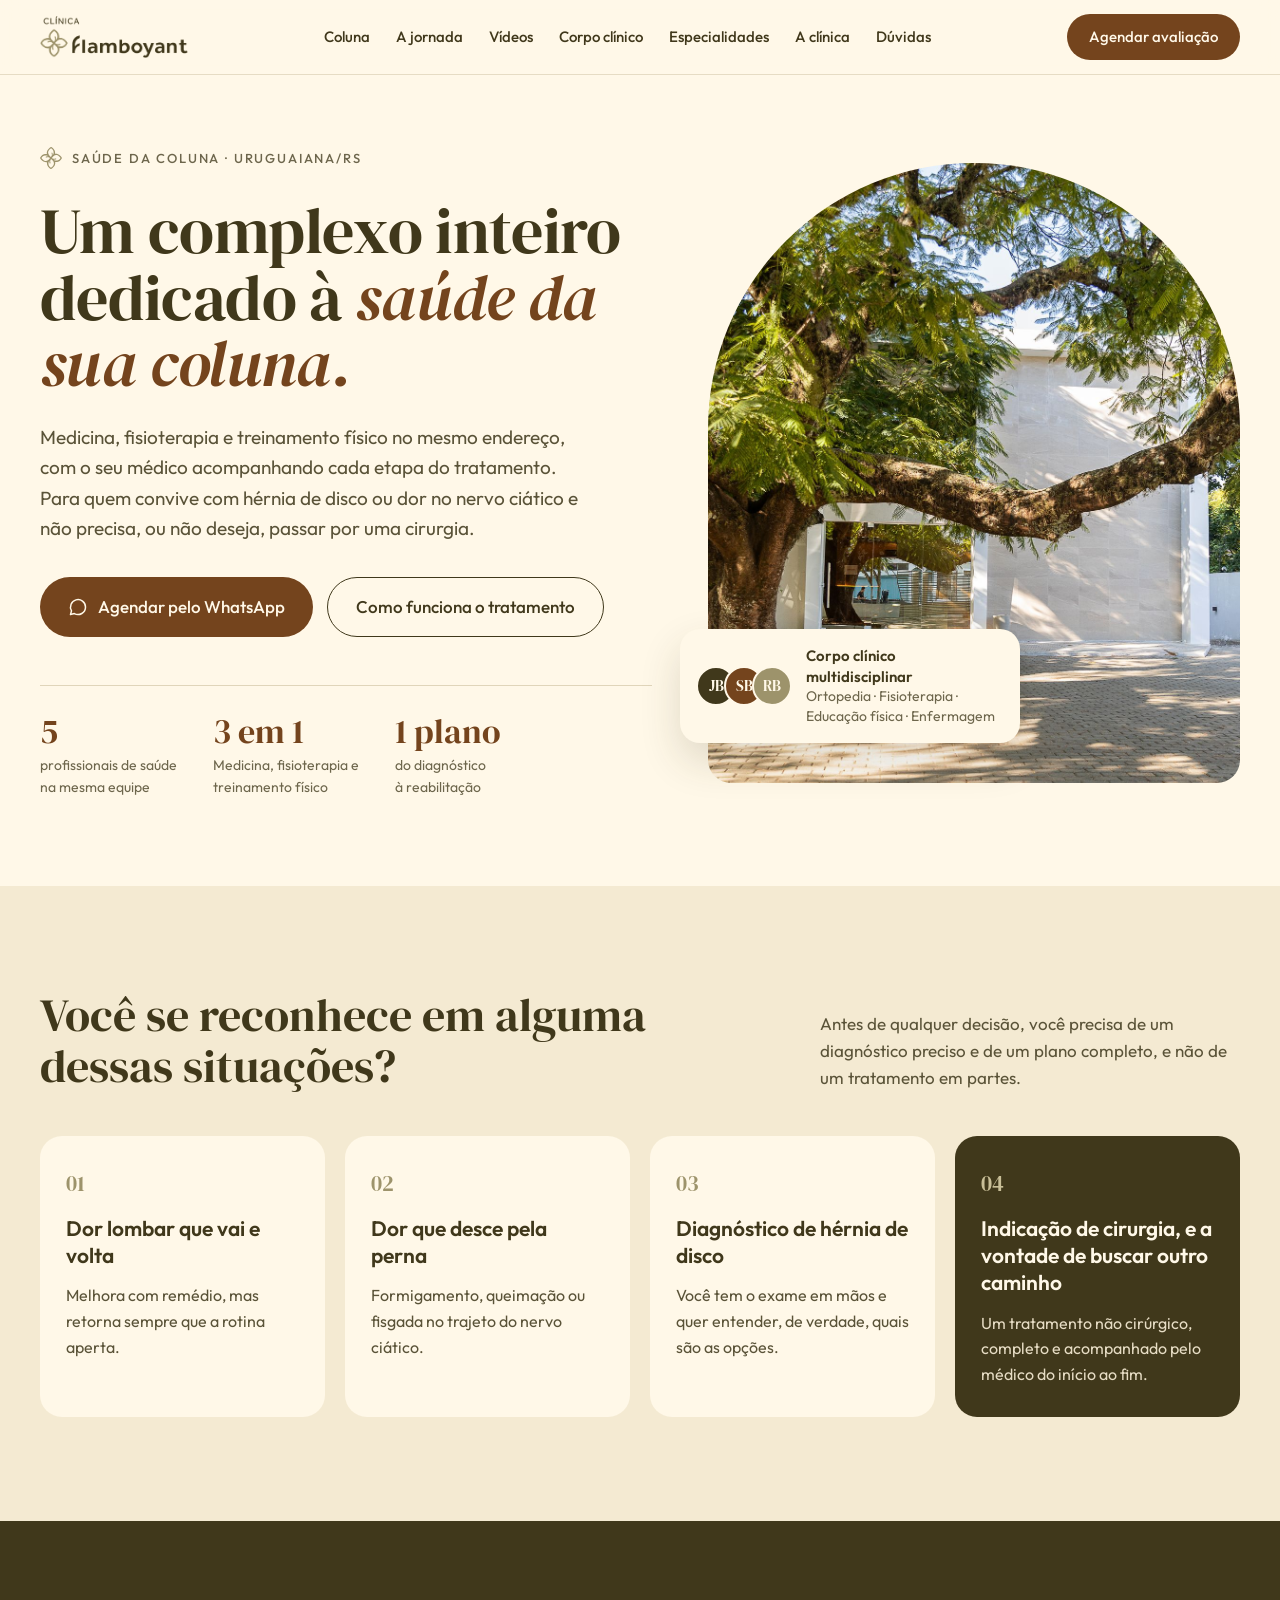
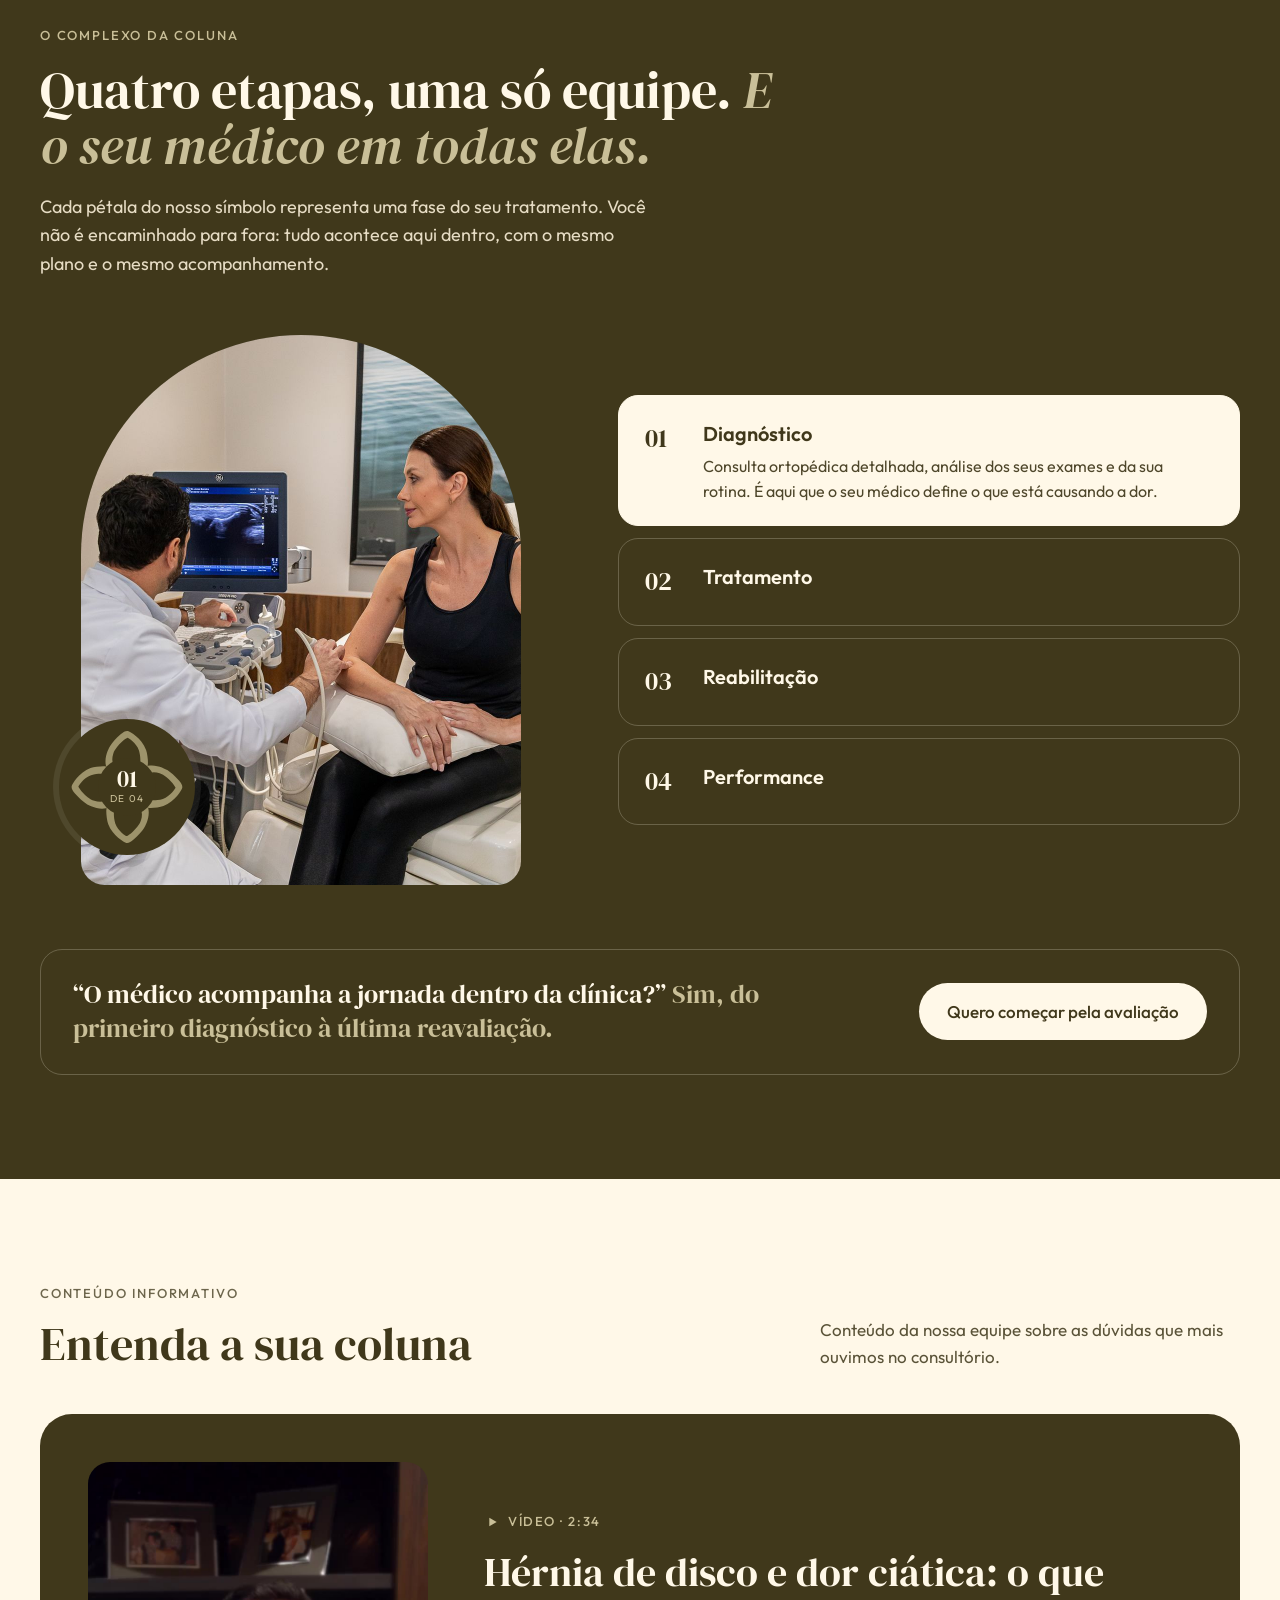
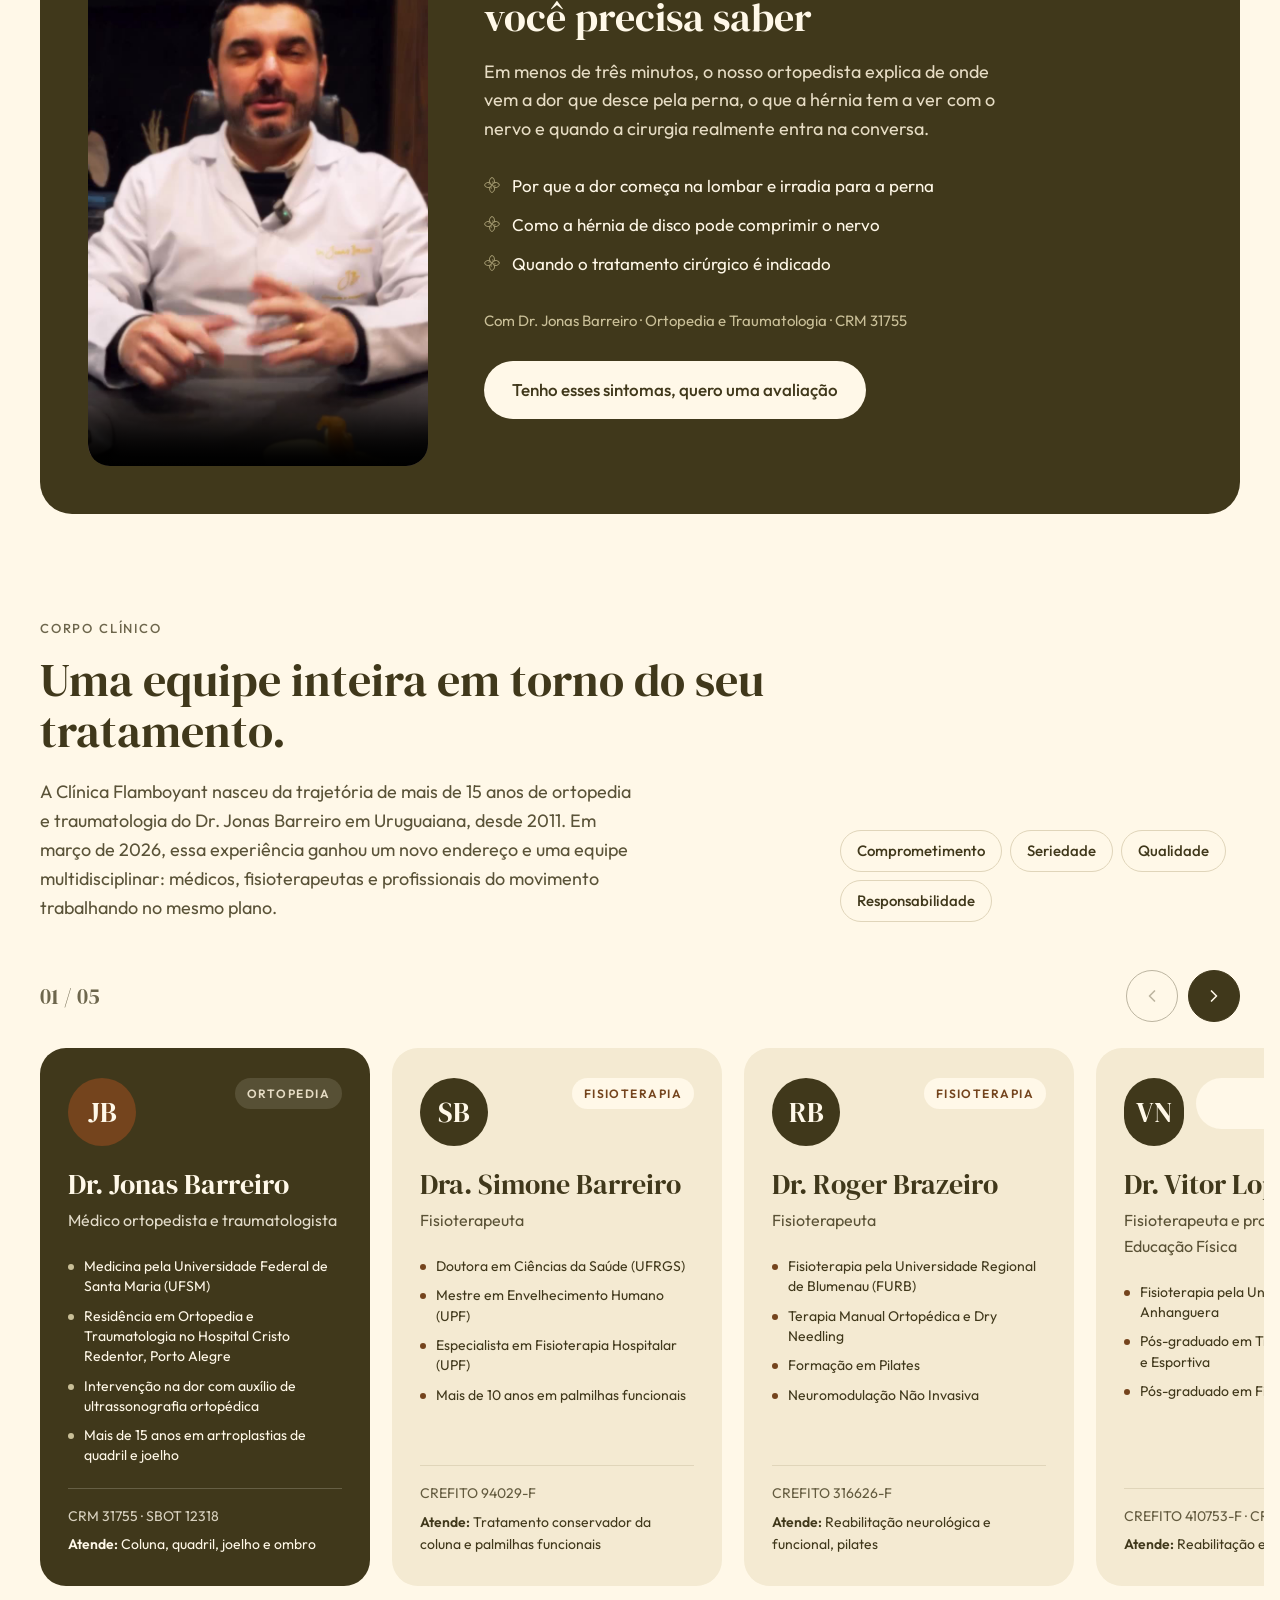
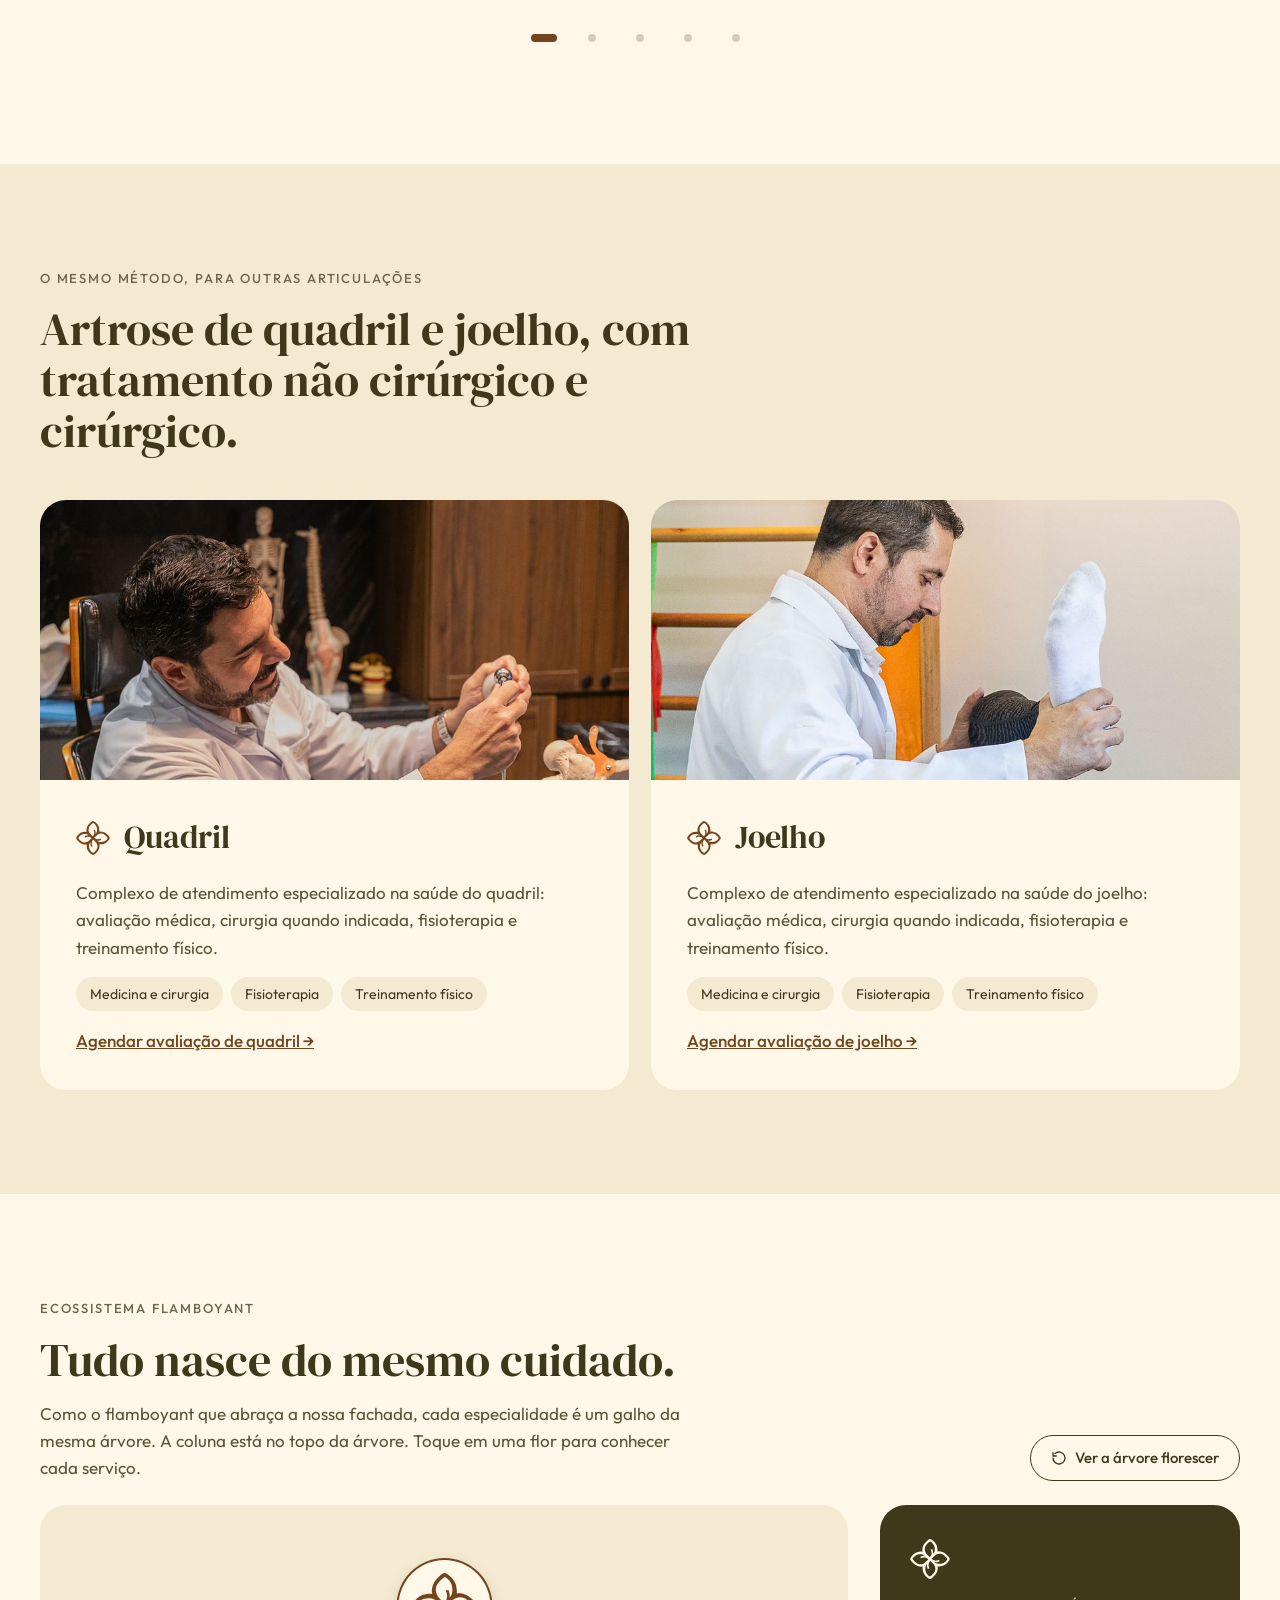
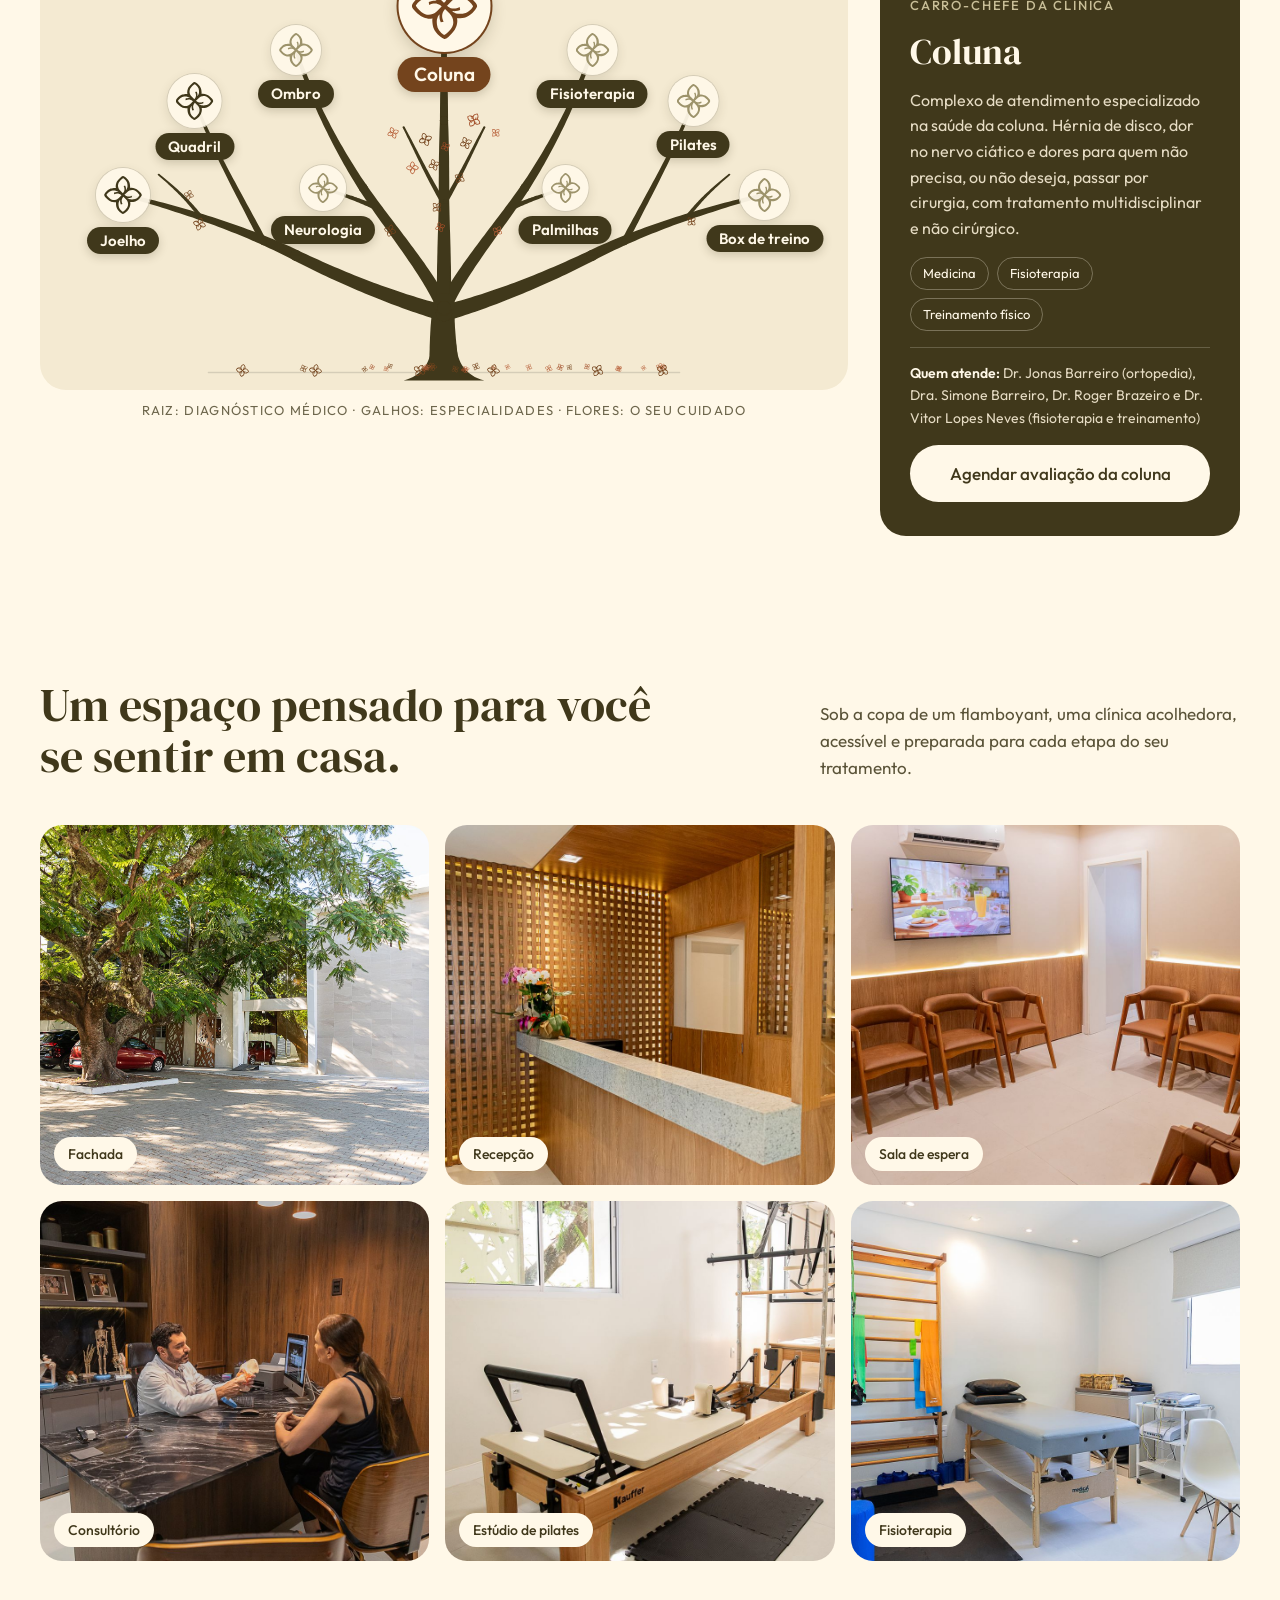
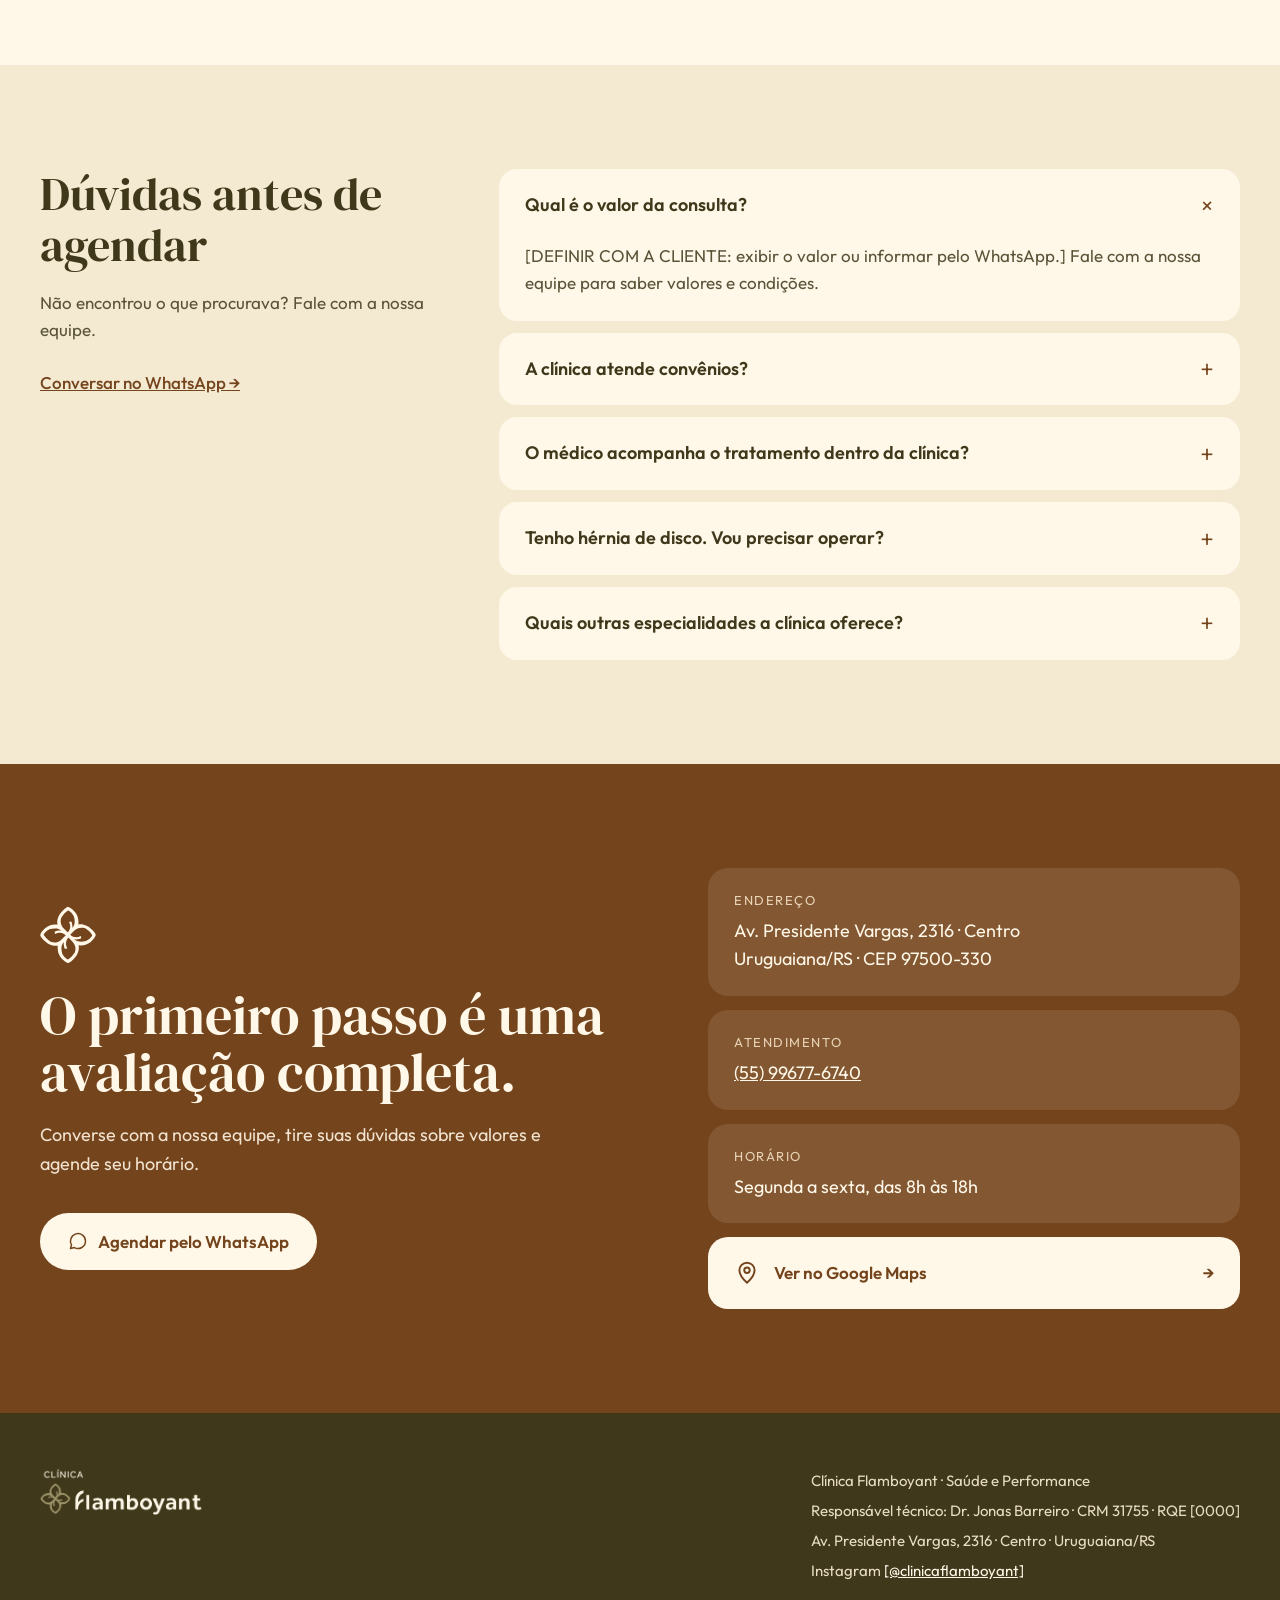
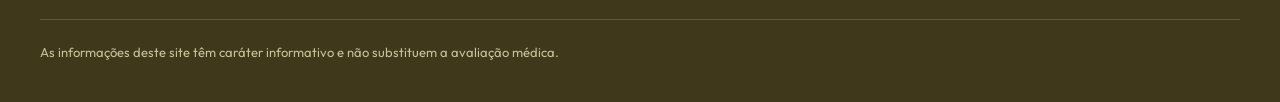
==== index.html @ d657285c "Site da Clínica Flamboyant: primeira versão Site estático (HTML, CSS e JS) pronto para a Vercel: her" ====
<!doctype html>
<html lang="pt-BR">
<head>
<meta charset="utf-8">
<meta name="viewport" content="width=device-width, initial-scale=1">
<title>Clínica Flamboyant | Tratamento da coluna em Uruguaiana</title>
<meta name="description" content="Complexo de atendimento especializado na saúde da coluna em Uruguaiana/RS: ortopedia, fisioterapia e treinamento físico no mesmo endereço, com tratamento não cirúrgico e acompanhamento médico em cada etapa.">
<meta name="theme-color" content="#40381B">
<link rel="icon" href="/favicon.svg" type="image/svg+xml">
<meta property="og:type" content="website">
<meta property="og:locale" content="pt_BR">
<meta property="og:title" content="Clínica Flamboyant | Saúde e Performance">
<meta property="og:description" content="Ortopedia, fisioterapia e treinamento físico integrados para a saúde da sua coluna, em Uruguaiana/RS.">
<meta property="og:image" content="/assets/img/og-image.jpg">
<meta name="twitter:card" content="summary_large_image">
<link rel="preconnect" href="https://fonts.googleapis.com">
<link rel="preconnect" href="https://fonts.gstatic.com" crossorigin>
<link rel="stylesheet" href="https://fonts.googleapis.com/css2?family=DM+Serif+Display:ital@0;1&family=Outfit:wght@300;400;500;600&display=swap">
<link rel="preload" as="image" href="/assets/img/fotos/fachada-hero.jpg">
<link rel="stylesheet" href="/assets/css/style.css">
<script type="application/ld+json">
{
  "@context": "https://schema.org",
  "@type": "MedicalClinic",
  "name": "Clínica Flamboyant — Saúde e Performance",
  "description": "Complexo de atendimento especializado na saúde da coluna: ortopedia, fisioterapia e treinamento físico.",
  "image": "/assets/img/fotos/fachada.jpg",
  "telephone": "+55 55 99677-6740",
  "address": {
    "@type": "PostalAddress",
    "streetAddress": "Av. Presidente Vargas, 2316 - Centro",
    "addressLocality": "Uruguaiana",
    "addressRegion": "RS",
    "postalCode": "97500-330",
    "addressCountry": "BR"
  },
  "geo": { "@type": "GeoCoordinates", "latitude": -29.7585283, "longitude": -57.0906938 },
  "openingHoursSpecification": [{
    "@type": "OpeningHoursSpecification",
    "dayOfWeek": ["Monday", "Tuesday", "Wednesday", "Thursday", "Friday"],
    "opens": "08:00",
    "closes": "18:00"
  }],
  "medicalSpecialty": ["Orthopedic", "PhysicalTherapy"],
  "hasMap": "https://www.google.com/maps/search/?api=1&query=Cl%C3%ADnica%20Flamboyant%20Uruguaiana&query_place_id=ChIJd15iNWBbU5QRkt1poxyeGn4"
}
</script>
</head>
<body>
<a class="sr-only" href="#conteudo">Pular para o conteúdo</a>

<header class="header" id="header">
  <div class="wrap header__inner">
    <a class="header__logo" href="#topo" aria-label="Clínica Flamboyant, início"><img src="/assets/img/marca/logo-horizontal.png" alt="Clínica Flamboyant" width="295" height="84"></a>
    <nav class="nav" id="nav" aria-label="Principal">
      <a href="#coluna">Coluna</a>
      <a href="#jornada">A jornada</a>
      <a href="#videos">Vídeos</a>
      <a href="#corpo-clinico">Corpo clínico</a>
      <a href="#ecossistema">Especialidades</a>
      <a href="#estrutura">A clínica</a>
      <a href="#duvidas">Dúvidas</a>
    </nav>
    <a class="btn btn--primario header__cta" data-whats href="https://wa.me/5555996776740?text=Ol%C3%A1!%20Gostaria%20de%20agendar%20uma%20avalia%C3%A7%C3%A3o." target="_blank" rel="noopener">Agendar avaliação</a>
    <button class="menu-btn" id="menu-btn" type="button" aria-label="Abrir menu" aria-expanded="false" aria-controls="nav">
      <svg width="20" height="20" viewBox="0 0 24 24" fill="none" stroke="currentColor" stroke-width="2" stroke-linecap="round" aria-hidden="true"><path d="M4 7h16M4 12h16M4 17h16"></path></svg>
    </button>
  </div>
</header>

<main id="conteudo">

<!-- 01 HERO -->
<section class="hero" id="topo">
  <div class="wrap hero__grid">
    <div class="hero__texto">
      <div class="hero__tag"><img src="/assets/img/marca/flor-olive.svg" alt="" aria-hidden="true">Saúde da coluna · Uruguaiana/RS</div>
      <h1 id="coluna">Um complexo inteiro dedicado à <em>saúde da sua coluna.</em></h1>
      <p class="hero__sub">Medicina, fisioterapia e treinamento físico no mesmo endereço, com o seu médico acompanhando cada etapa do tratamento. Para quem convive com hérnia de disco ou dor no nervo ciático e não precisa, ou não deseja, passar por uma cirurgia.</p>
      <div class="hero__ctas">
        <a class="btn btn--primario" data-whats href="https://wa.me/5555996776740?text=Ol%C3%A1!%20Gostaria%20de%20agendar%20uma%20avalia%C3%A7%C3%A3o." target="_blank" rel="noopener">
          <svg width="20" height="20" viewBox="0 0 24 24" fill="none" stroke="currentColor" stroke-width="1.8" stroke-linecap="round" stroke-linejoin="round" aria-hidden="true"><path d="M21 12a9 9 0 0 1-13.4 7.9L3 21l1.2-4.4A9 9 0 1 1 21 12z"></path></svg>
          Agendar pelo WhatsApp</a>
        <a class="btn btn--contorno" href="#jornada">Como funciona o tratamento</a>
      </div>
      <div class="hero__numeros">
        <div><div class="numero__valor">5</div><div class="numero__rotulo">profissionais de saúde<br>na mesma equipe</div></div>
        <div><div class="numero__valor">3 em 1</div><div class="numero__rotulo">Medicina, fisioterapia e<br>treinamento físico</div></div>
        <div><div class="numero__valor">1 plano</div><div class="numero__rotulo">do diagnóstico<br>à reabilitação</div></div>
      </div>
    </div>
    <div class="hero__foto">
      <img src="/assets/img/fotos/fachada-hero.jpg" alt="Fachada da Clínica Flamboyant sob a copa de uma árvore flamboyant" width="1120" height="1400" fetchpriority="high">
      <a class="selo-equipe" href="#corpo-clinico">
        <span class="selo-equipe__iniciais" aria-hidden="true"><span>JB</span><span>SB</span><span>RB</span></span>
        <span class="selo-equipe__texto"><strong>Corpo clínico multidisciplinar</strong><span>Ortopedia · Fisioterapia · Educação física · Enfermagem</span></span>
      </a>
    </div>
  </div>
</section>

<!-- 02 VOCÊ SE RECONHECE -->
<section class="section section--areia">
  <div class="wrap">
    <div class="section-head revela">
      <h2 class="h2" style="max-width: 620px">Você se reconhece em alguma dessas situações?</h2>
      <p class="lead">Antes de qualquer decisão, você precisa de um diagnóstico preciso e de um plano completo, e não de um tratamento em partes.</p>
    </div>
    <div class="dores">
      <article class="dor revela"><div class="dor__num">01</div><h3>Dor lombar que vai e volta</h3><p>Melhora com remédio, mas retorna sempre que a rotina aperta.</p></article>
      <article class="dor revela"><div class="dor__num">02</div><h3>Dor que desce pela perna</h3><p>Formigamento, queimação ou fisgada no trajeto do nervo ciático.</p></article>
      <article class="dor revela"><div class="dor__num">03</div><h3>Diagnóstico de hérnia de disco</h3><p>Você tem o exame em mãos e quer entender, de verdade, quais são as opções.</p></article>
      <article class="dor dor--destaque revela"><div class="dor__num">04</div><h3>Indicação de cirurgia, e a vontade de buscar outro caminho</h3><p>Um tratamento não cirúrgico, completo e acompanhado pelo médico do início ao fim.</p></article>
    </div>
  </div>
</section>

<!-- 03 JORNADA -->
<section class="section section--escura jornada" id="jornada">
  <div class="wrap">
    <div class="eyebrow">O Complexo da Coluna</div>
    <h2 class="h2">Quatro etapas, uma só equipe. <em>E o seu médico em todas elas.</em></h2>
    <p class="jornada__intro">Cada pétala do nosso símbolo representa uma fase do seu tratamento. Você não é encaminhado para fora: tudo acontece aqui dentro, com o mesmo plano e o mesmo acompanhamento.</p>
    <div class="jornada__grid">
      <div class="jornada__visual">
        <div class="jornada__moldura">
          <div class="jornada__fotos">
            <img class="is-ativa" src="/assets/img/fotos/jornada-diagnostico.jpg" alt="Médico realizando ultrassonografia ortopédica em paciente" loading="lazy" width="880" height="1100">
            <img src="/assets/img/fotos/jornada-tratamento.jpg" alt="Fisioterapeuta realizando tratamento manual em paciente" loading="lazy" width="880" height="1100">
            <img src="/assets/img/fotos/jornada-reabilitacao.jpg" alt="Paciente em reabilitação no pilates com acompanhamento profissional" loading="lazy" width="880" height="1100">
            <img src="/assets/img/fotos/jornada-performance.jpg" alt="Paciente fazendo alongamento no estúdio de movimento" loading="lazy" width="880" height="1100">
          </div>
          <div class="jornada__selo" aria-hidden="true">
            <img class="jornada__flor" id="jornada-flor" src="/assets/img/marca/flor-olive.svg" alt="">
            <div class="jornada__num"><div><strong id="jornada-num">01</strong><span>de 04</span></div></div>
          </div>
        </div>
      </div>
      <div class="etapas" role="group" aria-label="Etapas do tratamento">
        <button class="etapa is-ativa" type="button" aria-pressed="true"><span class="etapa__num">01</span><span class="etapa__corpo"><span class="etapa__titulo">Diagnóstico</span><span class="etapa__desc">Consulta ortopédica detalhada, análise dos seus exames e da sua rotina. É aqui que o seu médico define o que está causando a dor.</span></span></button>
        <button class="etapa" type="button" aria-pressed="false"><span class="etapa__num">02</span><span class="etapa__corpo"><span class="etapa__titulo">Tratamento</span><span class="etapa__desc">Um plano integrado entre medicina e fisioterapia, construído para o seu caso e conduzido pela mesma equipe.</span></span></button>
        <button class="etapa" type="button" aria-pressed="false"><span class="etapa__num">03</span><span class="etapa__corpo"><span class="etapa__titulo">Reabilitação</span><span class="etapa__desc">Fisioterapia em ortopedia e traumatologia, pilates e box de reabilitação para recuperar movimento com segurança.</span></span></button>
        <button class="etapa" type="button" aria-pressed="false"><span class="etapa__num">04</span><span class="etapa__corpo"><span class="etapa__titulo">Performance</span><span class="etapa__desc">Treinamento físico orientado para você voltar à rotina e manter a coluna forte, com reavaliações médicas ao longo do caminho.</span></span></button>
      </div>
    </div>
    <div class="jornada__faixa revela">
      <p>“O médico acompanha a jornada dentro da clínica?” <span>Sim, do primeiro diagnóstico à última reavaliação.</span></p>
      <a class="btn btn--claro" href="#contato">Quero começar pela avaliação</a>
    </div>
  </div>
</section>

<!-- 04 VÍDEO -->
<section class="section" id="videos">
  <div class="wrap">
    <div class="section-head revela">
      <div><div class="eyebrow">Conteúdo informativo</div><h2 class="h2">Entenda a sua coluna</h2></div>
      <p class="lead">Conteúdo da nossa equipe sobre as dúvidas que mais ouvimos no consultório.</p>
    </div>
    <div class="video-bloco revela">
      <div class="video-bloco__player">
        <video controls playsinline preload="none" poster="/assets/video/hernia-de-disco-capa.jpg" aria-label="Vídeo: hérnia de disco e dor ciática">
          <source src="/assets/video/hernia-de-disco.mp4" type="video/mp4">
        </video>
      </div>
      <div class="video-bloco__texto">
        <div class="video-bloco__meta"><svg width="16" height="16" viewBox="0 0 24 24" fill="currentColor" aria-hidden="true"><path d="M8 5.5v13l11-6.5z"></path></svg>Vídeo · 2:34</div>
        <h3>Hérnia de disco e dor ciática: o que você precisa saber</h3>
        <p>Em menos de três minutos, o nosso ortopedista explica de onde vem a dor que desce pela perna, o que a hérnia tem a ver com o nervo e quando a cirurgia realmente entra na conversa.</p>
        <ul class="topicos">
          <li><img src="/assets/img/marca/flor-olive.svg" alt="" aria-hidden="true">Por que a dor começa na lombar e irradia para a perna</li>
          <li><img src="/assets/img/marca/flor-olive.svg" alt="" aria-hidden="true">Como a hérnia de disco pode comprimir o nervo</li>
          <li><img src="/assets/img/marca/flor-olive.svg" alt="" aria-hidden="true">Quando o tratamento cirúrgico é indicado</li>
        </ul>
        <div class="video-bloco__autor">Com Dr. Jonas Barreiro · Ortopedia e Traumatologia · CRM 31755</div>
        <a class="btn btn--claro" href="#contato">Tenho esses sintomas, quero uma avaliação</a>
      </div>
    </div>
  </div>
</section>

<!-- 05 CORPO CLÍNICO -->
<section class="section" id="corpo-clinico" style="padding-top: 0">
  <div class="wrap">
    <div class="equipe__head revela">
      <div>
        <div class="eyebrow">Corpo clínico</div>
        <h2 class="h2">Uma equipe inteira em torno do seu tratamento.</h2>
        <p>A Clínica Flamboyant nasceu da trajetória de mais de 15 anos de ortopedia e traumatologia do Dr. Jonas Barreiro em Uruguaiana, desde 2011. Em março de 2026, essa experiência ganhou um novo endereço e uma equipe multidisciplinar: médicos, fisioterapeutas e profissionais do movimento trabalhando no mesmo plano.</p>
      </div>
      <div class="valores"><span>Comprometimento</span><span>Seriedade</span><span>Qualidade</span><span>Responsabilidade</span></div>
    </div>
    <div class="carrossel" id="carrossel" aria-roledescription="carrossel" aria-label="Corpo clínico">
      <div class="carrossel__barra">
        <div class="carrossel__contador" id="carrossel-contador" aria-live="polite">01 / 05</div>
        <div class="carrossel__setas">
          <button class="seta" type="button" id="carrossel-ant" aria-label="Especialista anterior"><svg width="20" height="20" viewBox="0 0 24 24" fill="none" stroke="currentColor" stroke-width="2" stroke-linecap="round" stroke-linejoin="round" aria-hidden="true"><path d="M15 18l-6-6 6-6"></path></svg></button>
          <button class="seta seta--cheia" type="button" id="carrossel-prox" aria-label="Próximo especialista"><svg width="20" height="20" viewBox="0 0 24 24" fill="none" stroke="currentColor" stroke-width="2" stroke-linecap="round" stroke-linejoin="round" aria-hidden="true"><path d="M9 18l6-6-6-6"></path></svg></button>
        </div>
      </div>
      <div class="carrossel__trilho" id="carrossel-trilho" tabindex="0">
        <article class="card-pro is-ativo" aria-label="1 de 5">
          <div class="card-pro__topo"><div class="card-pro__iniciais" aria-hidden="true">JB</div><span class="card-pro__area">Ortopedia</span></div>
          <div><h3>Dr. Jonas Barreiro</h3><div class="card-pro__funcao">Médico ortopedista e traumatologista</div></div>
          <ul>
            <li>Medicina pela Universidade Federal de Santa Maria (UFSM)</li>
            <li>Residência em Ortopedia e Traumatologia no Hospital Cristo Redentor, Porto Alegre</li>
            <li>Intervenção na dor com auxílio de ultrassonografia ortopédica</li>
            <li>Mais de 15 anos em artroplastias de quadril e joelho</li>
          </ul>
          <div class="card-pro__rodape"><div class="card-pro__registro">CRM 31755 · SBOT 12318</div><div class="card-pro__atende"><strong>Atende:</strong> Coluna, quadril, joelho e ombro</div></div>
        </article>
        <article class="card-pro" aria-label="2 de 5">
          <div class="card-pro__topo"><div class="card-pro__iniciais" aria-hidden="true">SB</div><span class="card-pro__area">Fisioterapia</span></div>
          <div><h3>Dra. Simone Barreiro</h3><div class="card-pro__funcao">Fisioterapeuta</div></div>
          <ul>
            <li>Doutora em Ciências da Saúde (UFRGS)</li>
            <li>Mestre em Envelhecimento Humano (UPF)</li>
            <li>Especialista em Fisioterapia Hospitalar (UPF)</li>
            <li>Mais de 10 anos em palmilhas funcionais</li>
          </ul>
          <div class="card-pro__rodape"><div class="card-pro__registro">CREFITO 94029-F</div><div class="card-pro__atende"><strong>Atende:</strong> Tratamento conservador da coluna e palmilhas funcionais</div></div>
        </article>
        <article class="card-pro" aria-label="3 de 5">
          <div class="card-pro__topo"><div class="card-pro__iniciais" aria-hidden="true">RB</div><span class="card-pro__area">Fisioterapia</span></div>
          <div><h3>Dr. Roger Brazeiro</h3><div class="card-pro__funcao">Fisioterapeuta</div></div>
          <ul>
            <li>Fisioterapia pela Universidade Regional de Blumenau (FURB)</li>
            <li>Terapia Manual Ortopédica e Dry Needling</li>
            <li>Formação em Pilates</li>
            <li>Neuromodulação Não Invasiva</li>
          </ul>
          <div class="card-pro__rodape"><div class="card-pro__registro">CREFITO 316626-F</div><div class="card-pro__atende"><strong>Atende:</strong> Reabilitação neurológica e funcional, pilates</div></div>
        </article>
        <article class="card-pro" aria-label="4 de 5">
          <div class="card-pro__topo"><div class="card-pro__iniciais" aria-hidden="true">VN</div><span class="card-pro__area">Fisioterapia e movimento</span></div>
          <div><h3>Dr. Vitor Lopes Neves</h3><div class="card-pro__funcao">Fisioterapeuta e profissional de Educação Física</div></div>
          <ul>
            <li>Fisioterapia pela Universidade Anhanguera</li>
            <li>Pós-graduado em Traumato-Ortopedia e Esportiva</li>
            <li>Pós-graduado em Fisiologia do Exercício</li>
          </ul>
          <div class="card-pro__rodape"><div class="card-pro__registro">CREFITO 410753-F · CREF 025872-G/RS</div><div class="card-pro__atende"><strong>Atende:</strong> Reabilitação e treinamento físico</div></div>
        </article>
        <article class="card-pro" aria-label="5 de 5">
          <div class="card-pro__topo"><div class="card-pro__iniciais" aria-hidden="true">EN</div><span class="card-pro__area">Enfermagem</span></div>
          <div><h3>Eliane Narvaz</h3><div class="card-pro__funcao">Técnica de enfermagem</div></div>
          <ul>
            <li>Instrumentadora cirúrgica</li>
            <li>Aplicação de curativos em geral</li>
          </ul>
          <div class="card-pro__rodape"><div class="card-pro__registro">COREN 000.817.294</div><div class="card-pro__atende"><strong>Atende:</strong> Curativos e apoio aos procedimentos</div></div>
        </article>
      </div>
      <div class="carrossel__pontos" id="carrossel-pontos"></div>
    </div>
  </div>
</section>

<!-- 06 QUADRIL E JOELHO -->
<section class="section section--areia articulacoes">
  <div class="wrap">
    <div class="eyebrow revela">O mesmo método, para outras articulações</div>
    <h2 class="h2 revela">Artrose de quadril e joelho, com tratamento não cirúrgico e cirúrgico.</h2>
    <div class="articulacoes__grid">
      <article class="articulacao revela">
        <img src="/assets/img/fotos/quadril.jpg" alt="Ortopedista explicando a articulação do quadril com modelo anatômico" loading="lazy" width="880" height="1100" style="object-position: 50% 45%">
        <div class="articulacao__corpo">
          <div class="articulacao__titulo"><img src="/assets/img/marca/flor-terra.svg" alt="" aria-hidden="true"><h3>Quadril</h3></div>
          <p>Complexo de atendimento especializado na saúde do quadril: avaliação médica, cirurgia quando indicada, fisioterapia e treinamento físico.</p>
          <div class="tags"><span>Medicina e cirurgia</span><span>Fisioterapia</span><span>Treinamento físico</span></div>
          <a href="#contato">Agendar avaliação de quadril →</a>
        </div>
      </article>
      <article class="articulacao revela">
        <img src="/assets/img/fotos/joelho.jpg" alt="Avaliação de mobilidade de quadril e joelho em paciente" loading="lazy" width="880" height="1100" style="object-position: 50% 35%">
        <div class="articulacao__corpo">
          <div class="articulacao__titulo"><img src="/assets/img/marca/flor-terra.svg" alt="" aria-hidden="true"><h3>Joelho</h3></div>
          <p>Complexo de atendimento especializado na saúde do joelho: avaliação médica, cirurgia quando indicada, fisioterapia e treinamento físico.</p>
          <div class="tags"><span>Medicina e cirurgia</span><span>Fisioterapia</span><span>Treinamento físico</span></div>
          <a href="#contato">Agendar avaliação de joelho →</a>
        </div>
      </article>
    </div>
  </div>
</section>

<!-- 07 ECOSSISTEMA -->
<section class="section" id="ecossistema">
  <div class="wrap">
    <div class="eco__head">
      <div>
        <div class="eyebrow">Ecossistema Flamboyant</div>
        <h2 class="h2">Tudo nasce do mesmo cuidado.</h2>
        <p>Como o flamboyant que abraça a nossa fachada, cada especialidade é um galho da mesma árvore. A coluna está no topo da árvore. Toque em uma flor para conhecer cada serviço.</p>
      </div>
      <button class="eco__replay" type="button" id="eco-replay">
        <svg width="16" height="16" viewBox="0 0 24 24" fill="none" stroke="currentColor" stroke-width="2" stroke-linecap="round" stroke-linejoin="round" aria-hidden="true"><path d="M3 12a9 9 0 1 0 3-6.7"></path><path d="M3 4v5h5"></path></svg>
        Ver a árvore florescer</button>
    </div>
    <div class="eco__grid">
      <div class="eco__arvore" id="eco-arvore">
        <div class="arvore" id="arvore">
          <img class="arvore__camada" src="/assets/img/arvore/chao.svg" alt="" aria-hidden="true" style="--ox: 50%; --oy: 96%; --from: scaleX(0); --delay: 0s; --dur: .8s">
          <img class="arvore__camada arvore__camada--revela" src="/assets/img/arvore/galhos.svg" alt="" aria-hidden="true">
          <img class="arvore__camada" src="/assets/img/arvore/flores-1.svg" alt="" aria-hidden="true" style="--ox: 50%; --oy: 45%; --from: scale(.6); --delay: 2s; --dur: .7s">
          <img class="arvore__camada" src="/assets/img/arvore/flores-2.svg" alt="" aria-hidden="true" style="--ox: 50%; --oy: 45%; --from: scale(.6); --delay: 2.25s; --dur: .7s">
          <img class="arvore__camada" src="/assets/img/arvore/flores-3.svg" alt="" aria-hidden="true" style="--ox: 50%; --oy: 45%; --from: scale(.6); --delay: 2.5s; --dur: .7s">
          <img class="arvore__camada" src="/assets/img/arvore/petalas.svg" alt="" aria-hidden="true" style="--ox: 50%; --oy: 96%; --from: translateY(-6px); --delay: 4.6s; --dur: 1s">
          <img class="arvore__petala" src="/assets/img/marca/flor-terra.svg" alt="" aria-hidden="true" style="--x: 27%; --y: 46%; --d: 3.8s; --dx: -22px; --rot: -260deg">
          <img class="arvore__petala" src="/assets/img/marca/flor-terra.svg" alt="" aria-hidden="true" style="--x: 43%; --y: 47%; --d: 4.1s; --dx: 26px; --rot: 300deg">
          <img class="arvore__petala" src="/assets/img/marca/flor-terra.svg" alt="" aria-hidden="true" style="--x: 58%; --y: 46%; --d: 3.9s; --dx: -22px; --rot: -260deg">
          <img class="arvore__petala" src="/assets/img/marca/flor-terra.svg" alt="" aria-hidden="true" style="--x: 73%; --y: 45%; --d: 4.3s; --dx: 26px; --rot: 300deg">
          <img class="arvore__petala" src="/assets/img/marca/flor-terra.svg" alt="" aria-hidden="true" style="--x: 36%; --y: 48%; --d: 4.6s; --dx: -22px; --rot: -260deg">
          <img class="arvore__petala" src="/assets/img/marca/flor-terra.svg" alt="" aria-hidden="true" style="--x: 65%; --y: 48%; --d: 4.8s; --dx: 26px; --rot: 300deg">

          <button class="servico servico--principal is-ativo" type="button" data-servico="coluna" aria-pressed="true" style="--x: 600; --y: 150; --s: 92px; --d: 3.2s"><span class="servico__flor"><img src="/assets/img/marca/flor-terra.svg" alt=""></span><span class="servico__nome">Coluna</span></button>
          <button class="servico" type="button" data-servico="ombro" aria-pressed="false" style="--x: 380; --y: 215; --s: 50px; --d: 3.4s"><span class="servico__flor"><img src="/assets/img/marca/flor-olive.svg" alt=""></span><span class="servico__nome">Ombro</span></button>
          <button class="servico" type="button" data-servico="fisio" aria-pressed="false" style="--x: 820; --y: 215; --s: 50px; --d: 3.45s"><span class="servico__flor"><img src="/assets/img/marca/flor-olive.svg" alt=""></span><span class="servico__nome">Fisioterapia</span></button>
          <button class="servico" type="button" data-servico="quadril" aria-pressed="false" style="--x: 230; --y: 290; --s: 54px; --d: 3.55s"><span class="servico__flor"><img src="/assets/img/marca/flor-dark.svg" alt=""></span><span class="servico__nome">Quadril</span></button>
          <button class="servico" type="button" data-servico="pilates" aria-pressed="false" style="--x: 970; --y: 290; --s: 50px; --d: 3.6s"><span class="servico__flor"><img src="/assets/img/marca/flor-olive.svg" alt=""></span><span class="servico__nome">Pilates</span></button>
          <button class="servico" type="button" data-servico="joelho" aria-pressed="false" style="--x: 124; --y: 430; --s: 54px; --d: 3.7s"><span class="servico__flor"><img src="/assets/img/marca/flor-dark.svg" alt=""></span><span class="servico__nome">Joelho</span></button>
          <button class="servico" type="button" data-servico="box" aria-pressed="false" style="--x: 1076; --y: 430; --s: 50px; --d: 3.75s"><span class="servico__flor"><img src="/assets/img/marca/flor-olive.svg" alt=""></span><span class="servico__nome">Box de treino</span></button>
          <button class="servico" type="button" data-servico="neuro" aria-pressed="false" style="--x: 420; --y: 420; --s: 46px; --d: 3.85s"><span class="servico__flor"><img src="/assets/img/marca/flor-olive.svg" alt=""></span><span class="servico__nome">Neurologia</span></button>
          <button class="servico" type="button" data-servico="palmilhas" aria-pressed="false" style="--x: 780; --y: 420; --s: 46px; --d: 3.9s"><span class="servico__flor"><img src="/assets/img/marca/flor-olive.svg" alt=""></span><span class="servico__nome">Palmilhas</span></button>
        </div>
        <div class="eco__legenda">Raiz: diagnóstico médico · Galhos: especialidades · Flores: o seu cuidado</div>
        <div class="eco__lista" id="eco-lista" aria-label="Especialidades"></div>
      </div>
      <aside class="painel" id="painel" aria-live="polite">
        <img src="/assets/img/marca/flor-cream.svg" alt="" aria-hidden="true">
        <div class="painel__grupo" id="painel-grupo">Carro-chefe da clínica</div>
        <h3 id="painel-titulo">Coluna</h3>
        <p class="painel__desc" id="painel-desc">Complexo de atendimento especializado na saúde da coluna. Hérnia de disco, dor no nervo ciático e dores para quem não precisa, ou não deseja, passar por cirurgia, com tratamento multidisciplinar e não cirúrgico.</p>
        <div class="painel__tags" id="painel-tags"><span>Medicina</span><span>Fisioterapia</span><span>Treinamento físico</span></div>
        <div class="painel__quem"><strong>Quem atende:</strong> <span id="painel-quem">Dr. Jonas Barreiro (ortopedia), Dra. Simone Barreiro, Dr. Roger Brazeiro e Dr. Vitor Lopes Neves (fisioterapia e treinamento)</span></div>
        <a class="btn btn--claro" id="painel-cta" data-whats href="https://wa.me/5555996776740?text=Ol%C3%A1!%20Gostaria%20de%20agendar%20uma%20avalia%C3%A7%C3%A3o." target="_blank" rel="noopener">Agendar avaliação da coluna</a>
      </aside>
    </div>
  </div>
</section>

<!-- 08 ESTRUTURA -->
<section class="section" id="estrutura" style="padding-top: 40px">
  <div class="wrap">
    <div class="section-head revela">
      <h2 class="h2" style="max-width: 620px">Um espaço pensado para você se sentir em casa.</h2>
      <p class="lead">Sob a copa de um flamboyant, uma clínica acolhedora, acessível e preparada para cada etapa do seu tratamento.</p>
    </div>
    <div class="galeria">
      <figure class="revela"><img src="/assets/img/fotos/fachada.jpg" alt="Fachada da clínica sob a copa do flamboyant" loading="lazy" width="1400" height="1120"><figcaption>Fachada</figcaption></figure>
      <figure class="revela"><img src="/assets/img/fotos/recepcao.jpg" alt="Recepção com balcão em madeira e cobogó" loading="lazy" width="880" height="1100"><figcaption>Recepção</figcaption></figure>
      <figure class="revela"><img src="/assets/img/fotos/sala-de-espera.jpg" alt="Sala de espera com poltronas de madeira" loading="lazy" width="880" height="1100"><figcaption>Sala de espera</figcaption></figure>
      <figure class="revela"><img src="/assets/img/fotos/consultorio.jpg" alt="Consultório de ortopedia" loading="lazy" width="1100" height="880"><figcaption>Consultório</figcaption></figure>
      <figure class="revela"><img src="/assets/img/fotos/estudio-pilates.jpg" alt="Estúdio de pilates com aparelhos" loading="lazy" width="880" height="1100"><figcaption>Estúdio de pilates</figcaption></figure>
      <figure class="revela"><img src="/assets/img/fotos/sala-fisioterapia.jpg" alt="Sala de fisioterapia com espaldar e maca" loading="lazy" width="1100" height="880"><figcaption>Fisioterapia</figcaption></figure>
    </div>
  </div>
</section>

<!-- 09 DÚVIDAS -->
<section class="section section--areia" id="duvidas">
  <div class="wrap duvidas__grid">
    <div>
      <h2 class="h2">Dúvidas antes de agendar</h2>
      <p>Não encontrou o que procurava? Fale com a nossa equipe.</p>
      <a data-whats href="https://wa.me/5555996776740?text=Ol%C3%A1!%20Tenho%20uma%20d%C3%BAvida." target="_blank" rel="noopener" style="font-weight: 500">Conversar no WhatsApp →</a>
    </div>
    <div class="faq" id="faq">
      <div class="faq__item">
        <button class="faq__pergunta" type="button" aria-expanded="true" aria-controls="faq-1"><span>Qual é o valor da consulta?</span><span class="faq__icone" aria-hidden="true">+</span></button>
        <p class="faq__resposta" id="faq-1">[DEFINIR COM A CLIENTE: exibir o valor ou informar pelo WhatsApp.] Fale com a nossa equipe para saber valores e condições.</p>
      </div>
      <div class="faq__item">
        <button class="faq__pergunta" type="button" aria-expanded="false" aria-controls="faq-2"><span>A clínica atende convênios?</span><span class="faq__icone" aria-hidden="true">+</span></button>
        <p class="faq__resposta" id="faq-2" hidden>O atendimento é particular. Não trabalhamos com convênios, mas oferecemos condição especial para pacientes que possuem plano de saúde. [CONFIRMAR REGRA DO DESCONTO]</p>
      </div>
      <div class="faq__item">
        <button class="faq__pergunta" type="button" aria-expanded="false" aria-controls="faq-3"><span>O médico acompanha o tratamento dentro da clínica?</span><span class="faq__icone" aria-hidden="true">+</span></button>
        <p class="faq__resposta" id="faq-3" hidden>Sim. O seu médico define o plano e acompanha cada etapa: diagnóstico, tratamento, reabilitação e treinamento físico, tudo dentro da clínica.</p>
      </div>
      <div class="faq__item">
        <button class="faq__pergunta" type="button" aria-expanded="false" aria-controls="faq-4"><span>Tenho hérnia de disco. Vou precisar operar?</span><span class="faq__icone" aria-hidden="true">+</span></button>
        <p class="faq__resposta" id="faq-4" hidden>Cada caso é único e só a avaliação médica pode responder. Nosso foco é o tratamento não cirúrgico, e quando a cirurgia é indicada você recebe a orientação completa.</p>
      </div>
      <div class="faq__item">
        <button class="faq__pergunta" type="button" aria-expanded="false" aria-controls="faq-5"><span>Quais outras especialidades a clínica oferece?</span><span class="faq__icone" aria-hidden="true">+</span></button>
        <p class="faq__resposta" id="faq-5" hidden>Quadril, joelho e ombro, fisioterapia em ortopedia e traumatologia, neurologia, palmilhas funcionais, pilates e box de treinamento físico e reabilitação.</p>
      </div>
    </div>
  </div>
</section>

<!-- 10 CONTATO -->
<section class="section contato" id="contato">
  <div class="wrap contato__grid">
    <div class="revela">
      <img src="/assets/img/marca/flor-cream.svg" alt="" aria-hidden="true">
      <h2 class="h2">O primeiro passo é uma avaliação completa.</h2>
      <p class="contato__sub">Converse com a nossa equipe, tire suas dúvidas sobre valores e agende seu horário.</p>
      <a class="btn btn--claro" data-whats href="https://wa.me/5555996776740?text=Ol%C3%A1!%20Gostaria%20de%20agendar%20uma%20avalia%C3%A7%C3%A3o." target="_blank" rel="noopener">
        <svg width="20" height="20" viewBox="0 0 24 24" fill="none" stroke="currentColor" stroke-width="1.8" stroke-linecap="round" stroke-linejoin="round" aria-hidden="true"><path d="M21 12a9 9 0 0 1-13.4 7.9L3 21l1.2-4.4A9 9 0 1 1 21 12z"></path></svg>
        Agendar pelo WhatsApp</a>
    </div>
    <div class="contato__info revela">
      <div class="info"><div class="info__rotulo">Endereço</div><div class="info__valor">Av. Presidente Vargas, 2316 · Centro<br>Uruguaiana/RS · CEP 97500-330</div></div>
      <div class="info"><div class="info__rotulo">Atendimento</div><div class="info__valor"><a data-whats href="https://wa.me/5555996776740" target="_blank" rel="noopener">(55) 99677-6740</a></div></div>
      <div class="info"><div class="info__rotulo">Horário</div><div class="info__valor">Segunda a sexta, das 8h às 18h</div></div>
      <a class="mapa" href="https://www.google.com/maps/search/?api=1&amp;query=Cl%C3%ADnica%20Flamboyant%20Uruguaiana&amp;query_place_id=ChIJd15iNWBbU5QRkt1poxyeGn4" target="_blank" rel="noopener">
        <span><svg width="26" height="26" viewBox="0 0 24 24" fill="none" stroke="currentColor" stroke-width="1.8" stroke-linecap="round" stroke-linejoin="round" aria-hidden="true"><path d="M12 21s-7-6.2-7-11.5A7 7 0 0 1 19 9.5C19 14.8 12 21 12 21z"></path><circle cx="12" cy="9.5" r="2.5"></circle></svg>Ver no Google Maps</span>
        <span aria-hidden="true">→</span>
      </a>
    </div>
  </div>
</section>

</main>

<footer class="rodape">
  <div class="wrap rodape__grid">
    <img src="/assets/img/marca/logo-horizontal-escuro.png" alt="Clínica Flamboyant" width="295" height="84">
    <div class="rodape__dados">
      <span>Clínica Flamboyant · Saúde e Performance</span>
      <span>Responsável técnico: Dr. Jonas Barreiro · CRM 31755 · RQE [0000]</span>
      <span>Av. Presidente Vargas, 2316 · Centro · Uruguaiana/RS</span>
      <span>Instagram <a href="#topo">[@clinicaflamboyant]</a></span>
    </div>
  </div>
  <div class="wrap rodape__aviso">As informações deste site têm caráter informativo e não substituem a avaliação médica.</div>
</footer>

<a class="whats-fixo" data-whats href="https://wa.me/5555996776740?text=Ol%C3%A1!%20Gostaria%20de%20agendar%20uma%20avalia%C3%A7%C3%A3o." target="_blank" rel="noopener" aria-label="Agendar pelo WhatsApp">
  <svg width="26" height="26" viewBox="0 0 24 24" fill="none" stroke="currentColor" stroke-width="1.9" stroke-linecap="round" stroke-linejoin="round" aria-hidden="true"><path d="M21 12a9 9 0 0 1-13.4 7.9L3 21l1.2-4.4A9 9 0 1 1 21 12z"></path></svg>
</a>

<script src="/assets/js/main.js" defer></script>
</body>
</html>
---- assets/css/style.css ----
/* Clínica Flamboyant — Saúde e Performance */
:root {
  --creme: #FFF8E8;
  --areia: #F4EAD2;
  --areia-2: #E9DEC2;
  --linha: #E0D5BA;
  --oliva-escuro: #40381B;
  --oliva-noite: #2E2913;
  --oliva: #9D936B;
  --oliva-claro: #C9BF98;
  --texto-2: #5A5338;
  --texto-3: #6D664C;
  --terracota: #74441D;
  --serif: 'DM Serif Display', Georgia, serif;
  --sans: 'Outfit', system-ui, -apple-system, 'Segoe UI', sans-serif;
  --wrap: 1200px;
  --gutter: 24px;
}

*, *::before, *::after { box-sizing: border-box; }
html { scroll-behavior: smooth; scroll-padding-top: 90px; }
body {
  margin: 0;
  background: var(--creme);
  color: var(--oliva-escuro);
  font-family: var(--sans);
  font-size: 17px;
  line-height: 1.6;
  -webkit-font-smoothing: antialiased;
  overflow-x: hidden;
}
img, video { max-width: 100%; display: block; }
a { color: var(--terracota); }
a:hover { color: var(--oliva-escuro); }
button { font: inherit; }
:focus-visible { outline: 2px solid var(--terracota); outline-offset: 3px; }
.sr-only { position: absolute; width: 1px; height: 1px; padding: 0; margin: -1px; overflow: hidden; clip: rect(0 0 0 0); white-space: nowrap; border: 0; }

.wrap { max-width: var(--wrap); margin: 0 auto; }
.section { padding: 104px var(--gutter); }
.section--areia { background: var(--areia); }
.section--escura { background: var(--oliva-escuro); color: var(--creme); }
.eyebrow { font-size: 13px; letter-spacing: .14em; text-transform: uppercase; color: var(--texto-3); font-weight: 500; margin-bottom: 16px; }
.section--escura .eyebrow { color: var(--oliva-claro); }
.h2 { font-family: var(--serif); font-weight: 400; font-size: clamp(34px, 4.2vw, 46px); line-height: 1.1; margin: 0; }
.lead { color: var(--texto-2); margin: 0; max-width: 420px; }
.section-head { display: flex; flex-wrap: wrap; justify-content: space-between; align-items: flex-end; gap: 24px; margin-bottom: 44px; }

/* Botões */
.btn { display: inline-flex; align-items: center; justify-content: center; gap: 10px; min-height: 52px; padding: 15px 28px; border-radius: 999px; font-weight: 500; text-decoration: none; transition: transform .2s ease, background .2s ease, color .2s ease, box-shadow .2s ease; }
.btn:hover { transform: translateY(-1px); }
.btn--primario { background: var(--terracota); color: var(--creme); }
.btn--primario:hover { background: #5E3615; color: var(--creme); box-shadow: 0 10px 24px rgba(116,68,29,.25); }
.btn--contorno { border: 1.5px solid var(--oliva-escuro); color: var(--oliva-escuro); }
.btn--contorno:hover { background: var(--oliva-escuro); color: var(--creme); }
.btn--claro { background: var(--creme); color: var(--oliva-escuro); }
.btn--claro:hover { background: #fff; color: var(--oliva-escuro); }
.btn svg { flex: none; }

/* Cabeçalho */
.header { position: sticky; top: 0; z-index: 50; background: rgba(255,248,232,.92); backdrop-filter: blur(10px); -webkit-backdrop-filter: blur(10px); border-bottom: 1px solid #E6DCC4; padding: 14px var(--gutter); transition: padding .25s ease, box-shadow .25s ease; }
.header.is-compacto { padding-top: 8px; padding-bottom: 8px; box-shadow: 0 6px 20px rgba(64,56,27,.08); }
.header__inner { display: flex; align-items: center; justify-content: space-between; gap: 24px; }
.header__logo img { height: 42px; width: auto; transition: height .25s ease; }
.header.is-compacto .header__logo img { height: 36px; }
.nav { display: flex; gap: 26px; font-size: 15px; font-weight: 500; }
.nav a { color: var(--oliva-escuro); text-decoration: none; padding: 10px 0; position: relative; }
.nav a::after { content: ''; position: absolute; left: 0; right: 0; bottom: 4px; height: 1.5px; background: var(--terracota); transform: scaleX(0); transform-origin: left; transition: transform .25s ease; }
.nav a:hover::after { transform: scaleX(1); }
.header__cta { min-height: 44px; padding: 11px 22px; font-size: 15px; }
.menu-btn { display: none; width: 44px; height: 44px; border-radius: 999px; border: 1.5px solid var(--oliva-escuro); background: transparent; color: var(--oliva-escuro); align-items: center; justify-content: center; cursor: pointer; }

/* Hero */
.hero { padding: 72px var(--gutter) 88px; }
.hero__grid { display: flex; flex-wrap: wrap; align-items: center; gap: 56px; }
.hero__texto { flex: 1 1 480px; min-width: 0; }
.hero__tag { display: inline-flex; align-items: center; gap: 10px; font-size: 13px; letter-spacing: .14em; text-transform: uppercase; color: var(--texto-3); font-weight: 500; }
.hero__tag img { width: 22px; height: 22px; }
.hero h1 { font-family: var(--serif); font-weight: 400; font-size: clamp(42px, 5.6vw, 64px); line-height: 1.04; letter-spacing: -.01em; margin: 22px 0 24px; }
.hero h1 em { color: var(--terracota); }
.hero__sub { font-size: 19px; color: var(--texto-2); margin: 0 0 34px; max-width: 540px; }
.hero__ctas { display: flex; flex-wrap: wrap; gap: 14px; }
.hero__numeros { display: flex; flex-wrap: wrap; gap: 28px 36px; margin-top: 48px; padding-top: 28px; border-top: 1px solid var(--linha); }
.numero__valor { font-family: var(--serif); font-size: 34px; line-height: 1; color: var(--terracota); }
.numero__rotulo { font-size: 14px; color: var(--texto-3); margin-top: 6px; }
.hero__foto { flex: 1 1 400px; min-width: 0; position: relative; }
.hero__foto > img { width: 100%; height: 620px; object-fit: cover; object-position: 50% 40%; border-radius: 320px 320px 28px 28px; }
.selo-equipe { position: absolute; left: -28px; bottom: 40px; background: var(--creme); border-radius: 20px; padding: 16px 22px 16px 16px; display: flex; align-items: center; gap: 14px; box-shadow: 0 18px 40px rgba(64,56,27,.16); max-width: 340px; text-decoration: none; color: var(--oliva-escuro); transition: transform .25s ease; }
.selo-equipe:hover { transform: translateY(-3px); color: var(--oliva-escuro); }
.selo-equipe__iniciais { display: flex; flex: none; }
.selo-equipe__iniciais span { width: 40px; height: 40px; border-radius: 999px; border: 2px solid var(--creme); display: flex; align-items: center; justify-content: center; font-family: var(--serif); font-size: 15px; color: var(--creme); background: var(--oliva-escuro); }
.selo-equipe__iniciais span + span { margin-left: -12px; }
.selo-equipe__iniciais span:nth-child(2) { background: var(--terracota); }
.selo-equipe__iniciais span:nth-child(3) { background: var(--oliva); }
.selo-equipe__texto { font-size: 14px; line-height: 1.4; }
.selo-equipe__texto strong { display: block; font-weight: 600; font-size: 15px; }
.selo-equipe__texto span { color: var(--texto-3); }

/* Dores */
.dores { display: grid; grid-template-columns: repeat(auto-fit, minmax(240px, 1fr)); gap: 20px; }
.dor { background: var(--creme); border-radius: 22px; padding: 30px 26px; display: flex; flex-direction: column; gap: 14px; transition: transform .25s ease, box-shadow .25s ease; }
.dor:hover { transform: translateY(-4px); box-shadow: 0 16px 34px rgba(64,56,27,.1); }
.dor__num { font-family: var(--serif); font-size: 22px; color: var(--oliva); }
.dor h3 { margin: 0; font-size: 21px; font-weight: 600; line-height: 1.3; }
.dor p { margin: 0; font-size: 16px; color: var(--texto-2); }
.dor--destaque { background: var(--oliva-escuro); color: var(--creme); }
.dor--destaque .dor__num { color: var(--oliva-claro); }
.dor--destaque p { color: #E6DCC4; }

/* Jornada */
.jornada h2 { font-size: clamp(36px, 4.6vw, 52px); line-height: 1.08; max-width: 760px; margin-bottom: 18px; }
.jornada h2 em { color: var(--oliva-claro); }
.jornada__intro { margin: 0 0 56px; max-width: 620px; color: #E6DCC4; font-size: 18px; }
.jornada__grid { display: flex; flex-wrap: wrap; gap: 56px; align-items: center; }
.jornada__visual { flex: 1 1 380px; min-width: 0; display: flex; justify-content: center; }
.jornada__moldura { position: relative; width: 440px; max-width: 100%; aspect-ratio: 4 / 5; }
.jornada__fotos { position: absolute; inset: 0; border-radius: 260px 260px 28px 28px; overflow: hidden; background: var(--oliva-noite); }
.jornada__fotos img { position: absolute; inset: 0; width: 100%; height: 100%; object-fit: cover; opacity: 0; transform: scale(1.04); transition: opacity .6s ease, transform 1.2s ease; }
.jornada__fotos img.is-ativa { opacity: 1; transform: scale(1); }
.jornada__selo { position: absolute; left: -22px; bottom: 30px; width: 136px; height: 136px; border-radius: 999px; background: var(--oliva-escuro); box-shadow: 0 0 0 6px rgba(255,248,232,.08); }
.jornada__flor { position: absolute; inset: 12px; width: calc(100% - 24px); height: calc(100% - 24px); transition: transform .9s cubic-bezier(.2,.8,.2,1); }
.jornada__num { position: absolute; inset: 0; display: flex; align-items: center; justify-content: center; pointer-events: none; }
.jornada__num div { background: var(--oliva-escuro); border-radius: 999px; width: 58px; height: 58px; display: flex; flex-direction: column; align-items: center; justify-content: center; }
.jornada__num strong { font-family: var(--serif); font-weight: 400; font-size: 24px; line-height: 1; }
.jornada__num span { font-size: 10px; letter-spacing: .12em; text-transform: uppercase; color: var(--oliva-claro); }
.etapas { flex: 1 1 480px; min-width: 0; display: flex; flex-direction: column; gap: 12px; }
.etapa { display: flex; align-items: flex-start; gap: 18px; width: 100%; text-align: left; cursor: pointer; border-radius: 20px; padding: 22px 26px; background: transparent; color: var(--creme); border: 1px solid rgba(255,248,232,.22); transition: background .3s, color .3s, border-color .3s; }
.etapa:hover { border-color: rgba(255,248,232,.5); }
.etapa.is-ativa { background: var(--creme); color: var(--oliva-escuro); border-color: var(--creme); }
.etapa__num { font-family: var(--serif); font-size: 26px; min-width: 40px; }
.etapa__corpo { display: flex; flex-direction: column; gap: 4px; }
.etapa__titulo { font-size: 20px; font-weight: 600; }
.etapa__desc { font-size: 16px; line-height: 1.55; opacity: .92; display: none; }
.etapa.is-ativa .etapa__desc { display: block; }
.jornada__faixa { margin-top: 64px; padding: 28px 32px; border: 1px solid rgba(255,248,232,.22); border-radius: 22px; display: flex; flex-wrap: wrap; gap: 20px 40px; align-items: center; justify-content: space-between; }
.jornada__faixa p { margin: 0; font-family: var(--serif); font-size: clamp(21px, 2.4vw, 26px); line-height: 1.3; max-width: 700px; }
.jornada__faixa p span { color: var(--oliva-claro); }

/* Vídeo */
.video-bloco { display: flex; flex-wrap: wrap; gap: 56px; align-items: center; background: var(--oliva-escuro); color: var(--creme); border-radius: 32px; padding: 48px; }
.video-bloco__player { flex: 0 1 340px; min-width: 0; margin: 0 auto; }
.video-bloco__player video { width: 100%; aspect-ratio: 9 / 16; border-radius: 22px; background: #2B2512; object-fit: cover; }
.video-bloco__texto { flex: 1 1 420px; min-width: 0; }
.video-bloco__meta { display: inline-flex; align-items: center; gap: 8px; font-size: 13px; letter-spacing: .12em; text-transform: uppercase; color: var(--oliva-claro); font-weight: 500; margin-bottom: 18px; }
.video-bloco h3 { font-family: var(--serif); font-weight: 400; font-size: clamp(30px, 3.4vw, 40px); line-height: 1.12; margin: 0 0 18px; }
.video-bloco__texto > p { margin: 0 0 28px; color: #E6DCC4; font-size: 18px; max-width: 520px; }
.topicos { list-style: none; margin: 0 0 32px; padding: 0; display: flex; flex-direction: column; gap: 12px; }
.topicos li { display: flex; gap: 12px; align-items: flex-start; }
.topicos img { width: 16px; height: 16px; flex: none; margin-top: 5px; }
.video-bloco__autor { font-size: 15px; color: var(--oliva-claro); margin-bottom: 28px; }

/* Corpo clínico */
.equipe__head { display: flex; flex-wrap: wrap; gap: 24px 56px; align-items: flex-end; justify-content: space-between; margin-bottom: 48px; }
.equipe__head > div:first-child { flex: 1 1 520px; min-width: 0; }
.equipe__head p { margin: 22px 0 0; color: var(--texto-2); font-size: 18px; max-width: 600px; }
.valores { flex: 0 1 400px; min-width: 0; display: flex; flex-wrap: wrap; gap: 8px; }
.valores span { border: 1px solid var(--linha); border-radius: 999px; padding: 8px 16px; font-weight: 500; font-size: 15px; }
.carrossel__barra { display: flex; justify-content: space-between; align-items: center; gap: 16px; margin-bottom: 22px; }
.carrossel__contador { font-family: var(--serif); font-size: 22px; color: var(--texto-3); }
.carrossel__setas { display: flex; gap: 10px; }
.seta { width: 52px; height: 52px; border-radius: 999px; border: 1.5px solid var(--oliva-escuro); background: transparent; color: var(--oliva-escuro); cursor: pointer; display: flex; align-items: center; justify-content: center; transition: background .2s, color .2s, opacity .2s; }
.seta:hover { background: var(--oliva-escuro); color: var(--creme); }
.seta--cheia { background: var(--oliva-escuro); color: var(--creme); }
.seta--cheia:hover { background: var(--terracota); border-color: var(--terracota); }
.seta:disabled { opacity: .35; cursor: default; background: transparent; color: var(--oliva-escuro); }
.carrossel__trilho { display: flex; gap: 22px; overflow-x: auto; scroll-snap-type: x mandatory; scroll-padding-inline: var(--gutter); scroll-behavior: smooth; padding: 4px var(--gutter) 8px; margin: 0 calc(var(--gutter) * -1); scrollbar-width: none; }
.carrossel__trilho::-webkit-scrollbar { display: none; }
.card-pro { flex: 0 0 330px; scroll-snap-align: start; border-radius: 26px; padding: 30px 28px; display: flex; flex-direction: column; gap: 22px; min-height: 500px; background: var(--areia); color: var(--oliva-escuro); transition: background .4s, color .4s; }
.card-pro.is-ativo { background: var(--oliva-escuro); color: var(--creme); }
.card-pro__topo { display: flex; justify-content: space-between; align-items: flex-start; gap: 12px; }
.card-pro__iniciais { width: 68px; height: 68px; border-radius: 999px; display: flex; align-items: center; justify-content: center; font-family: var(--serif); font-size: 28px; background: var(--oliva-escuro); color: var(--creme); transition: background .4s; }
.card-pro.is-ativo .card-pro__iniciais { background: var(--terracota); }
.card-pro__area { font-size: 12px; letter-spacing: .12em; text-transform: uppercase; font-weight: 600; padding: 6px 12px; border-radius: 999px; background: var(--creme); color: var(--terracota); text-align: right; }
.card-pro.is-ativo .card-pro__area { background: rgba(255,248,232,.12); color: #E6DCC4; }
.card-pro h3 { margin: 0; font-family: var(--serif); font-weight: 400; font-size: 28px; line-height: 1.15; }
.card-pro__funcao { font-size: 16px; margin-top: 8px; opacity: .85; }
.card-pro ul { margin: 0; padding: 0; list-style: none; display: flex; flex-direction: column; gap: 9px; }
.card-pro li { display: flex; gap: 10px; align-items: flex-start; font-size: 14px; line-height: 1.45; }
.card-pro li::before { content: ''; flex: none; width: 6px; height: 6px; border-radius: 999px; margin-top: 8px; background: var(--terracota); }
.card-pro.is-ativo li::before { background: var(--oliva-claro); }
.card-pro__rodape { margin-top: auto; padding-top: 16px; border-top: 1px solid var(--linha); font-size: 14px; }
.card-pro.is-ativo .card-pro__rodape { border-top-color: rgba(255,248,232,.2); }
.card-pro__registro { opacity: .8; }
.card-pro__atende { margin-top: 6px; }
.card-pro__atende strong { font-weight: 600; }
.carrossel__pontos { display: flex; justify-content: center; gap: 4px; margin-top: 22px; }
.ponto { width: 44px; height: 44px; background: none; border: 0; padding: 0; cursor: pointer; display: flex; align-items: center; justify-content: center; }
.ponto span { display: block; height: 8px; width: 8px; border-radius: 999px; background: #D5CDB8; transition: width .3s, background .3s; }
.ponto.is-ativo span { width: 26px; background: var(--terracota); }

/* Quadril e joelho */
.articulacoes h2 { max-width: 720px; margin-bottom: 44px; }
.articulacoes__grid { display: grid; grid-template-columns: repeat(auto-fit, minmax(320px, 1fr)); gap: 22px; }
.articulacao { background: var(--creme); border-radius: 26px; overflow: hidden; display: flex; flex-direction: column; }
.articulacao > img { width: 100%; height: 280px; object-fit: cover; }
.articulacao__corpo { padding: 32px 36px 36px; display: flex; flex-direction: column; gap: 16px; flex: 1; }
.articulacao__titulo { display: flex; align-items: center; gap: 14px; }
.articulacao__titulo img { width: 34px; height: 34px; }
.articulacao h3 { margin: 0; font-family: var(--serif); font-weight: 400; font-size: 32px; }
.articulacao p { margin: 0; color: var(--texto-2); }
.tags { display: flex; flex-wrap: wrap; gap: 8px; }
.tags span { font-size: 14px; background: var(--areia); padding: 6px 14px; border-radius: 999px; }
.articulacao a { font-weight: 500; margin-top: auto; }

/* Ecossistema */
.eco__head { display: flex; flex-wrap: wrap; justify-content: space-between; align-items: flex-end; gap: 20px 40px; margin-bottom: 24px; }
.eco__head > div { max-width: 660px; }
.eco__head p { margin: 14px 0 0; color: var(--texto-2); }
.eco__replay { background: none; border: 1.5px solid var(--oliva-escuro); color: var(--oliva-escuro); border-radius: 999px; padding: 10px 20px; font-size: 15px; font-weight: 500; cursor: pointer; min-height: 44px; display: inline-flex; align-items: center; gap: 8px; transition: background .2s, color .2s; }
.eco__replay:hover { background: var(--oliva-escuro); color: var(--creme); }
.eco__grid { display: flex; flex-wrap: wrap; gap: 32px; align-items: stretch; }
.eco__arvore { flex: 1 1 640px; min-width: 0; }
.arvore { position: relative; width: 100%; aspect-ratio: 1200 / 720; overflow: hidden; background: var(--areia); border-radius: 26px; }
.arvore__camada { position: absolute; inset: 0; width: 100%; height: 100%; pointer-events: none; opacity: 0; transform-origin: var(--ox, 50%) var(--oy, 50%); transform: var(--from, none); }
.arvore__camada--revela { opacity: 1; transform: none; clip-path: inset(100% 0 0 0); }
.arvore__petala { position: absolute; left: var(--x); top: var(--y); width: 13px; height: 13px; opacity: 0; pointer-events: none; }
.servico { position: absolute; left: calc(var(--x) / 12 * 1%); top: calc(var(--y) / 7.2 * 1%); transform: translate(-50%, calc(var(--s) / -2)) scale(0) rotate(-70deg); transform-origin: 50% calc(var(--s) / 2); background: none; border: 0; padding: 0; cursor: pointer; display: flex; flex-direction: column; align-items: center; gap: 5px; color: var(--oliva-escuro); z-index: 2; }
.servico__flor { display: block; width: var(--s); height: var(--s); padding: 8px; border-radius: 999px; background: rgba(255,248,232,.95); box-shadow: 0 0 0 1px #D5CDB8, 0 4px 12px rgba(64,56,27,.14); transition: box-shadow .3s; }
.servico__flor img { width: 100%; height: 100%; }
.servico__nome { font-size: 15px; font-weight: 600; line-height: 1.3; white-space: nowrap; background: var(--oliva-escuro); color: var(--creme); padding: 4px 13px; border-radius: 999px; box-shadow: 0 3px 10px rgba(64,56,27,.22); transition: background .3s; }
.servico--principal .servico__flor { padding: 13px; }
.servico--principal .servico__nome { font-size: 19px; padding: 5px 16px; }
.servico:hover .servico__flor { box-shadow: 0 0 0 2px var(--oliva), 0 6px 16px rgba(64,56,27,.2); }
.servico.is-ativo .servico__flor { background: var(--creme); box-shadow: 0 0 0 2px var(--terracota), 0 6px 16px rgba(64,56,27,.22); }
.servico.is-ativo .servico__nome { background: var(--terracota); }
.eco__legenda { margin-top: 10px; text-align: center; font-size: 13px; letter-spacing: .1em; text-transform: uppercase; color: var(--texto-3); opacity: 0; }
.eco__lista { display: none; }

/* Estado crescido */
.arvore.is-crescida .arvore__camada { opacity: 1; transform: none; transition: transform var(--dur, .8s) cubic-bezier(.2,.8,.2,1) var(--delay, 0s), opacity .6s ease var(--delay, 0s); }
.arvore.is-crescida .arvore__camada--revela { clip-path: inset(0 0 0 0); transition: clip-path 1.8s cubic-bezier(.5,0,.3,1) .3s; }
.arvore.is-crescida .servico { transform: translate(-50%, calc(var(--s) / -2)) scale(1) rotate(0); transition: transform .9s cubic-bezier(.2,1.4,.4,1) var(--d); }
.arvore.is-crescida .arvore__petala { opacity: 1; top: 94.5%; transform: translateX(var(--dx)) rotate(var(--rot)); transition: top 3.4s cubic-bezier(.45,0,.75,1) var(--d), transform 3.4s ease-in-out var(--d), opacity .3s ease var(--d); }
.eco__arvore.is-crescida .eco__legenda { opacity: 1; transition: opacity .8s ease 4.2s; }

.painel { flex: 0 1 360px; min-width: 0; background: var(--oliva-escuro); color: var(--creme); border-radius: 26px; padding: 34px 30px; display: flex; flex-direction: column; gap: 16px; }
.painel > img { width: 40px; height: 40px; }
.painel__grupo { font-size: 13px; letter-spacing: .14em; text-transform: uppercase; color: var(--oliva-claro); font-weight: 500; }
.painel h3 { margin: 0; font-family: var(--serif); font-weight: 400; font-size: 36px; line-height: 1.1; }
.painel__desc { margin: 0; color: #E6DCC4; font-size: 16px; }
.painel__tags { display: flex; flex-wrap: wrap; gap: 8px; }
.painel__tags span { font-size: 13px; border: 1px solid rgba(255,248,232,.3); padding: 5px 12px; border-radius: 999px; }
.painel__quem { font-size: 14px; color: #E6DCC4; border-top: 1px solid rgba(255,248,232,.2); padding-top: 14px; }
.painel__quem strong { color: var(--creme); font-weight: 600; }
.painel .btn { margin-top: auto; min-height: 48px; }
.painel.is-trocando > *:not(img) { animation: troca .45s ease; }
@keyframes troca { from { opacity: 0; transform: translateY(6px); } to { opacity: 1; transform: none; } }

/* Estrutura */
.galeria { display: grid; grid-template-columns: repeat(auto-fit, minmax(300px, 1fr)); gap: 16px; }
.galeria figure { margin: 0; position: relative; border-radius: 22px; overflow: hidden; }
.galeria img { width: 100%; height: 360px; object-fit: cover; transition: transform .8s ease; }
.galeria figure:hover img { transform: scale(1.04); }
.galeria figcaption { position: absolute; left: 14px; bottom: 14px; background: var(--creme); color: var(--oliva-escuro); font-size: 14px; font-weight: 500; padding: 6px 14px; border-radius: 999px; }

/* Dúvidas */
.duvidas__grid { display: flex; flex-wrap: wrap; gap: 48px; }
.duvidas__grid > div:first-child { flex: 1 1 320px; min-width: 0; }
.duvidas__grid > div:first-child p { margin: 18px 0 26px; color: var(--texto-2); }
.faq { flex: 2 1 560px; min-width: 0; display: flex; flex-direction: column; gap: 12px; }
.faq__item { background: var(--creme); border-radius: 18px; }
.faq__pergunta { width: 100%; background: none; border: 0; padding: 22px 26px; display: flex; justify-content: space-between; align-items: center; gap: 20px; font-size: 18px; font-weight: 600; color: var(--oliva-escuro); text-align: left; cursor: pointer; min-height: 44px; }
.faq__icone { font-size: 26px; font-weight: 300; line-height: 1; color: var(--terracota); flex: none; transition: transform .25s; }
.faq__pergunta[aria-expanded="true"] .faq__icone { transform: rotate(45deg); }
.faq__resposta { margin: 0; padding: 0 26px 24px; color: var(--texto-2); }

/* Contato */
.contato { background: var(--terracota); color: var(--creme); }
.contato__grid { display: flex; flex-wrap: wrap; gap: 56px; align-items: center; }
.contato__grid > div:first-child { flex: 1 1 480px; min-width: 0; }
.contato__grid > div:first-child > img { width: 56px; height: 56px; margin-bottom: 24px; }
.contato h2 { font-size: clamp(38px, 4.8vw, 54px); line-height: 1.06; margin-bottom: 20px; }
.contato__sub { margin: 0 0 34px; color: #F1E3CF; font-size: 18px; max-width: 520px; }
.contato .btn--claro { color: var(--terracota); font-weight: 600; }
.contato__info { flex: 1 1 400px; min-width: 0; display: flex; flex-direction: column; gap: 14px; }
.info { background: rgba(255,248,232,.1); border-radius: 20px; padding: 22px 26px; }
.info__rotulo { font-size: 13px; letter-spacing: .12em; text-transform: uppercase; color: #E8D3B6; }
.info__valor { font-size: 18px; margin-top: 6px; }
.info__valor a { color: var(--creme); }
.mapa { border-radius: 20px; padding: 22px 26px; background: var(--creme); color: var(--terracota); text-decoration: none; display: flex; align-items: center; justify-content: space-between; gap: 16px; font-size: 17px; font-weight: 600; transition: transform .2s; }
.mapa:hover { transform: translateY(-2px); color: var(--terracota); }
.mapa span { display: flex; align-items: center; gap: 14px; }

/* Rodapé */
.rodape { padding: 56px var(--gutter) 40px; background: var(--oliva-escuro); color: #E6DCC4; font-size: 15px; }
.rodape__grid { display: flex; flex-wrap: wrap; justify-content: space-between; gap: 32px; align-items: flex-start; }
.rodape__grid > img { height: 46px; width: auto; }
.rodape__dados { display: flex; flex-direction: column; gap: 6px; max-width: 520px; }
.rodape__dados a { color: var(--creme); }
.rodape__aviso { margin-top: 36px; padding-top: 22px; border-top: 1px solid rgba(255,248,232,.16); font-size: 13px; color: var(--oliva-claro); }

/* WhatsApp flutuante (mobile) */
.whats-fixo { display: none; }

/* Revelação ao rolar */
.revela { opacity: 0; transform: translateY(24px); transition: opacity .8s ease, transform .8s ease; }
.revela.is-visivel { opacity: 1; transform: none; }

/* ——— Responsivo ——— */
@media (max-width: 1020px) {
  .nav { display: none; }
  .menu-btn { display: inline-flex; }
  .header__cta { display: none; }
  .header.menu-aberto .nav { display: flex; position: absolute; top: 100%; left: 0; right: 0; flex-direction: column; gap: 0; background: var(--creme); padding: 8px var(--gutter) 20px; border-bottom: 1px solid #E6DCC4; box-shadow: 0 16px 30px rgba(64,56,27,.1); }
  .header.menu-aberto .nav a { padding: 14px 0; font-size: 18px; border-bottom: 1px solid var(--linha); }
}

@media (max-width: 760px) {
  :root { --gutter: 18px; }
  body { font-size: 16px; }
  .section { padding: 72px var(--gutter); }
  .hero { padding: 40px var(--gutter) 64px; }
  .hero__grid { gap: 40px; }
  .hero__sub { font-size: 17px; }
  .hero__ctas .btn { width: 100%; }
  .hero__foto > img { height: 440px; border-radius: 220px 220px 24px 24px; }
  .selo-equipe { left: 12px; right: 12px; bottom: 16px; max-width: none; }
  .jornada__selo { left: 8px; bottom: 16px; width: 112px; height: 112px; }
  .jornada__intro { margin-bottom: 40px; }
  .etapa { padding: 18px 20px; }
  .video-bloco { padding: 24px; gap: 32px; border-radius: 24px; }
  .card-pro { flex-basis: 84vw; min-height: 0; }
  .articulacao__corpo { padding: 26px 24px 28px; }
  .galeria img { height: 280px; }
  .eco__arvore .servico__nome { display: none; }
  .servico { --s: 34px !important; }
  .servico--principal { --s: 56px !important; }
  .servico__flor { padding: 5px !important; }
  .eco__lista { display: flex; flex-wrap: wrap; gap: 8px; margin-top: 16px; }
  .eco__lista button { border: 1.5px solid var(--oliva-escuro); background: transparent; color: var(--oliva-escuro); border-radius: 999px; padding: 9px 16px; font-size: 15px; font-weight: 500; min-height: 44px; cursor: pointer; }
  .eco__lista button.is-ativo { background: var(--terracota); border-color: var(--terracota); color: var(--creme); }
  .eco__legenda { display: none; }
  .painel { flex-basis: 100%; }
  .faq__pergunta { padding: 20px; font-size: 17px; }
  .faq__resposta { padding: 0 20px 22px; }
  .whats-fixo { display: flex; position: fixed; right: 16px; bottom: 16px; z-index: 60; width: 58px; height: 58px; border-radius: 999px; background: var(--terracota); color: var(--creme); align-items: center; justify-content: center; box-shadow: 0 10px 26px rgba(64,56,27,.35); }
}

@media (prefers-reduced-motion: reduce) {
  html { scroll-behavior: auto; }
  *, *::before, *::after { transition-duration: 0s !important; transition-delay: 0s !important; animation: none !important; }
  .revela { opacity: 1; transform: none; }
}
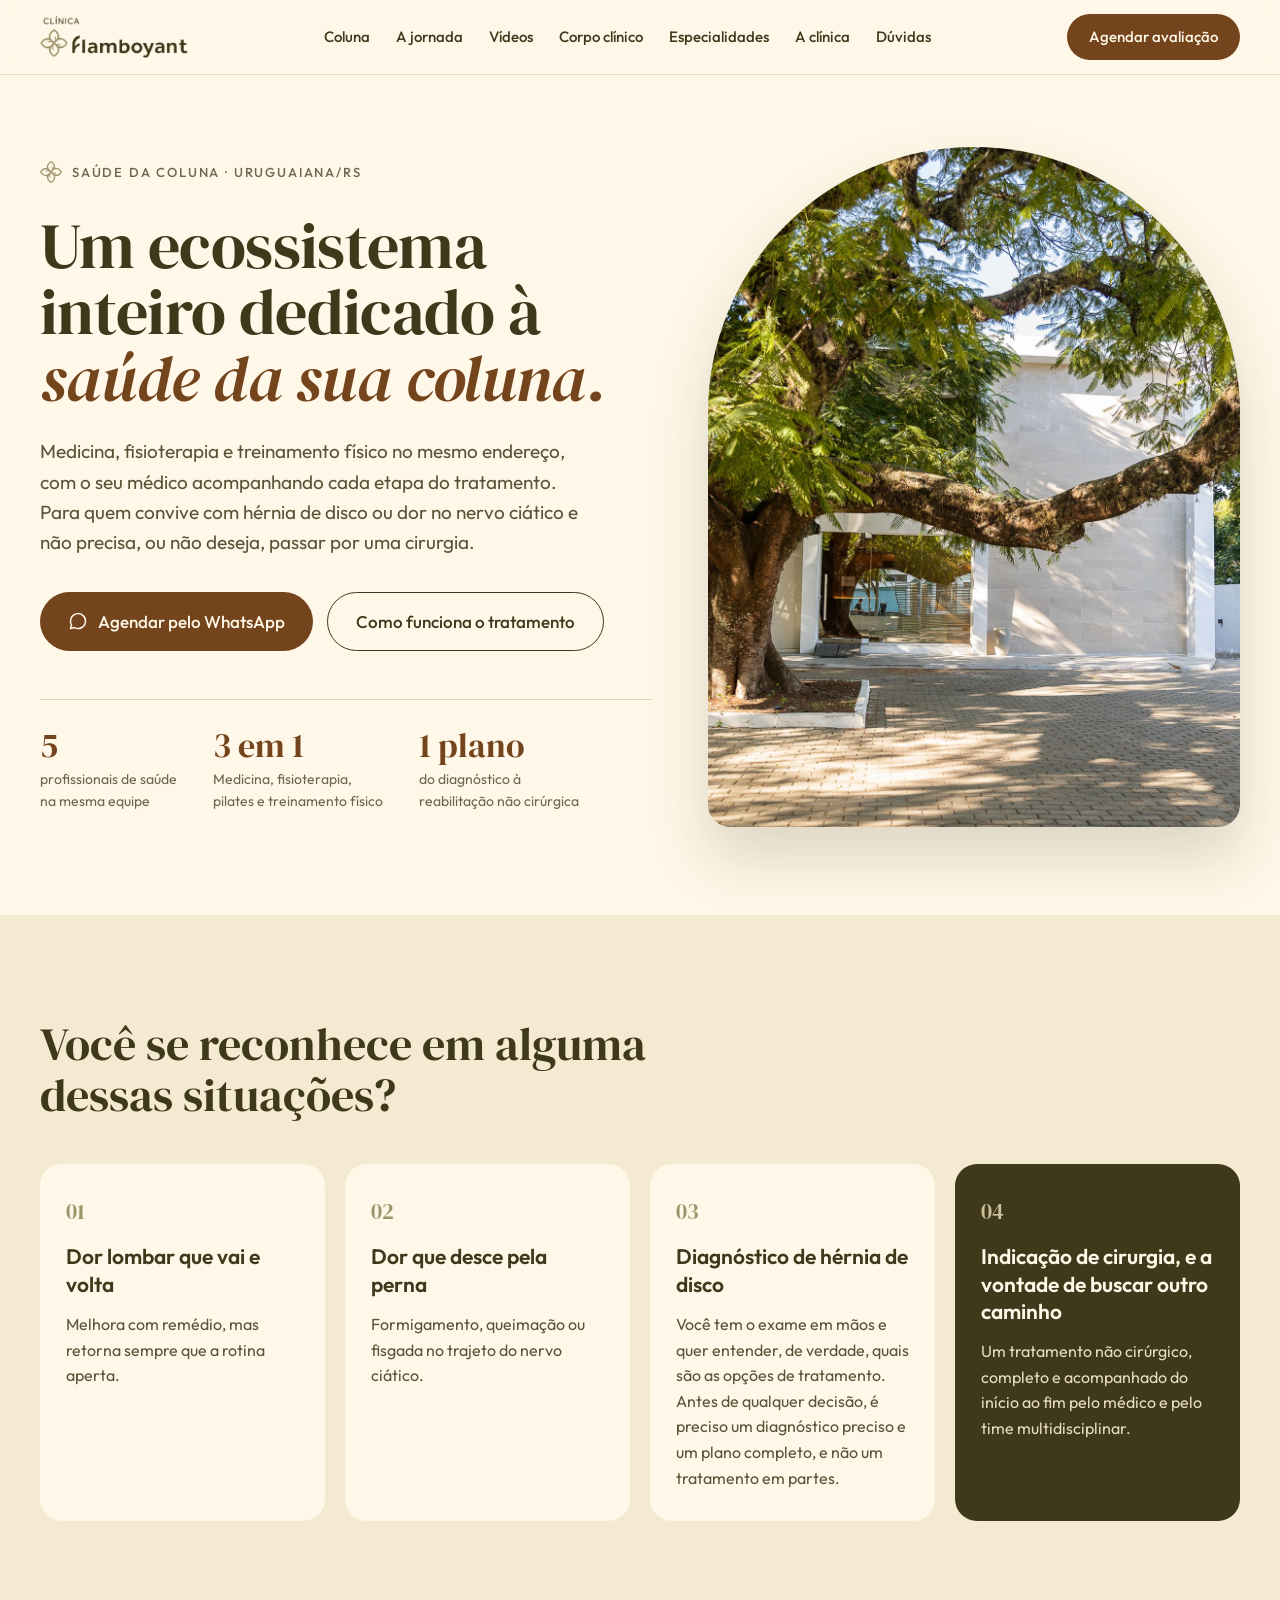
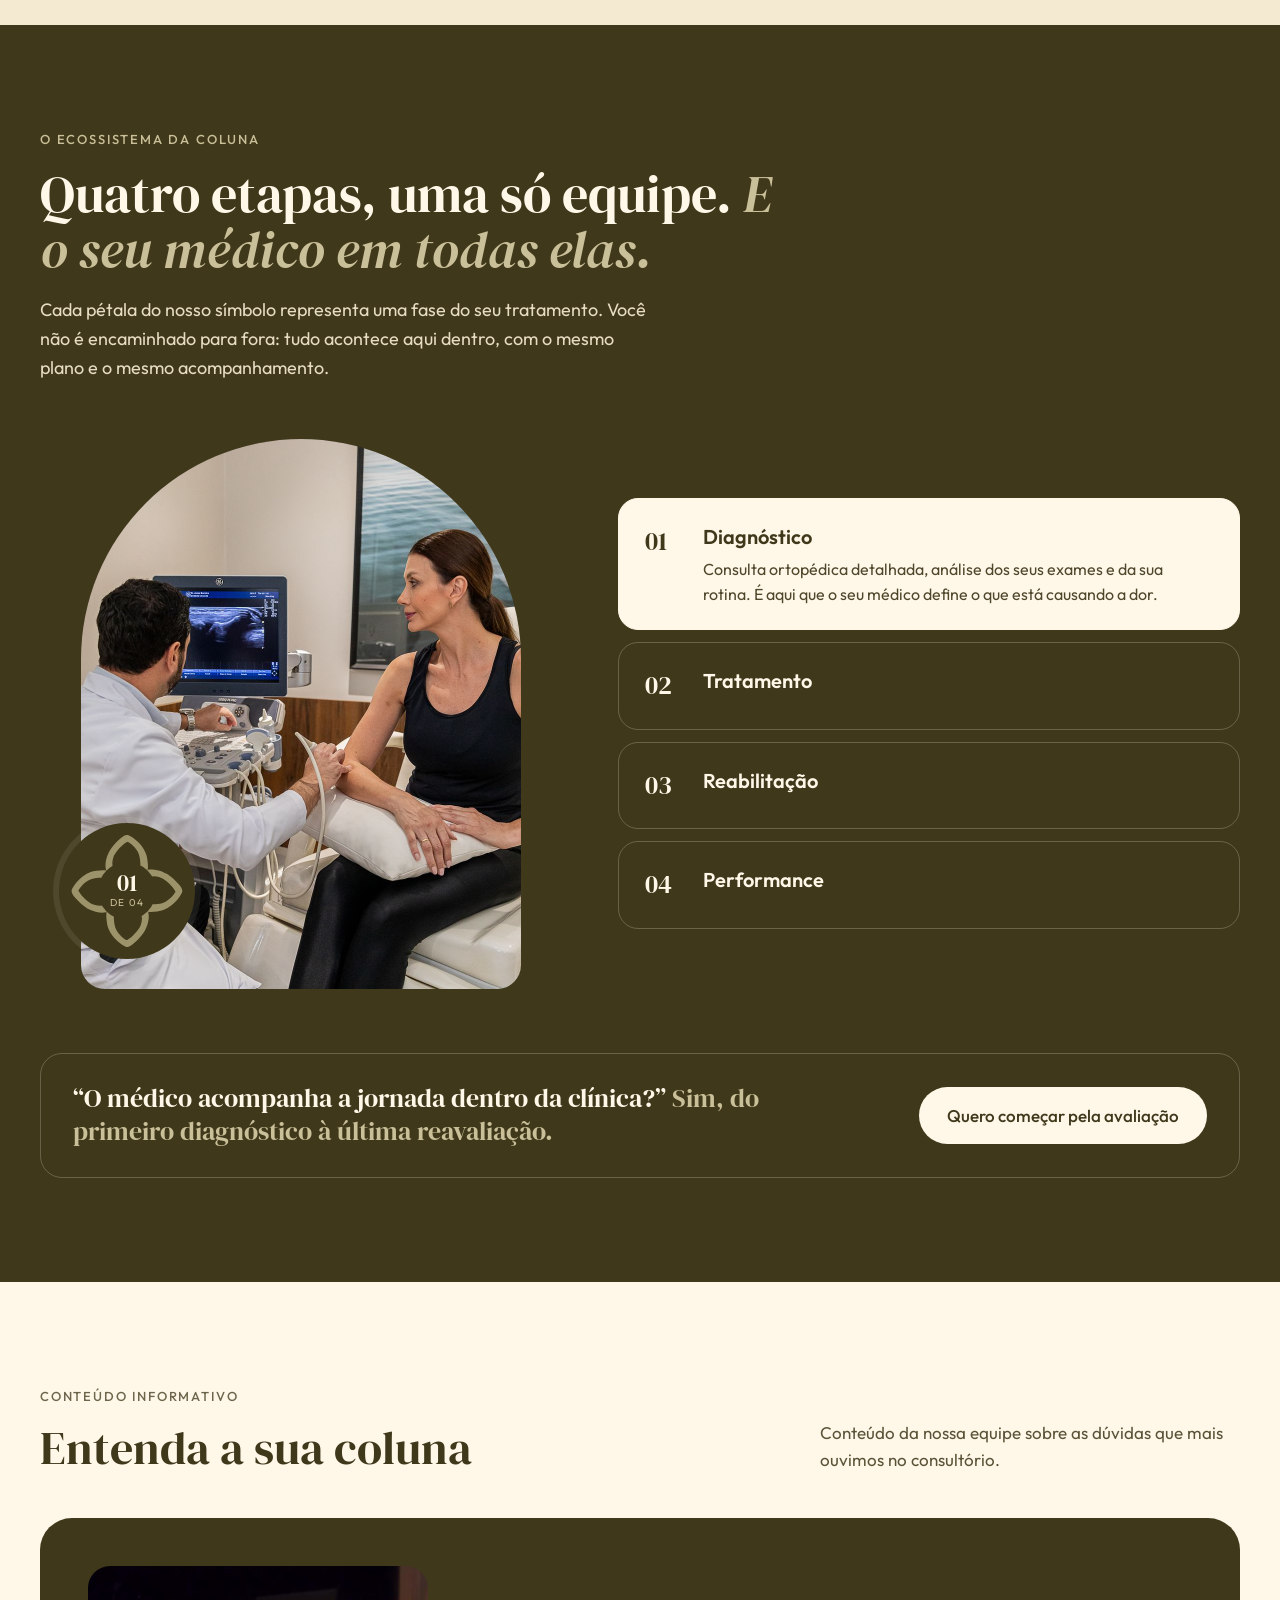
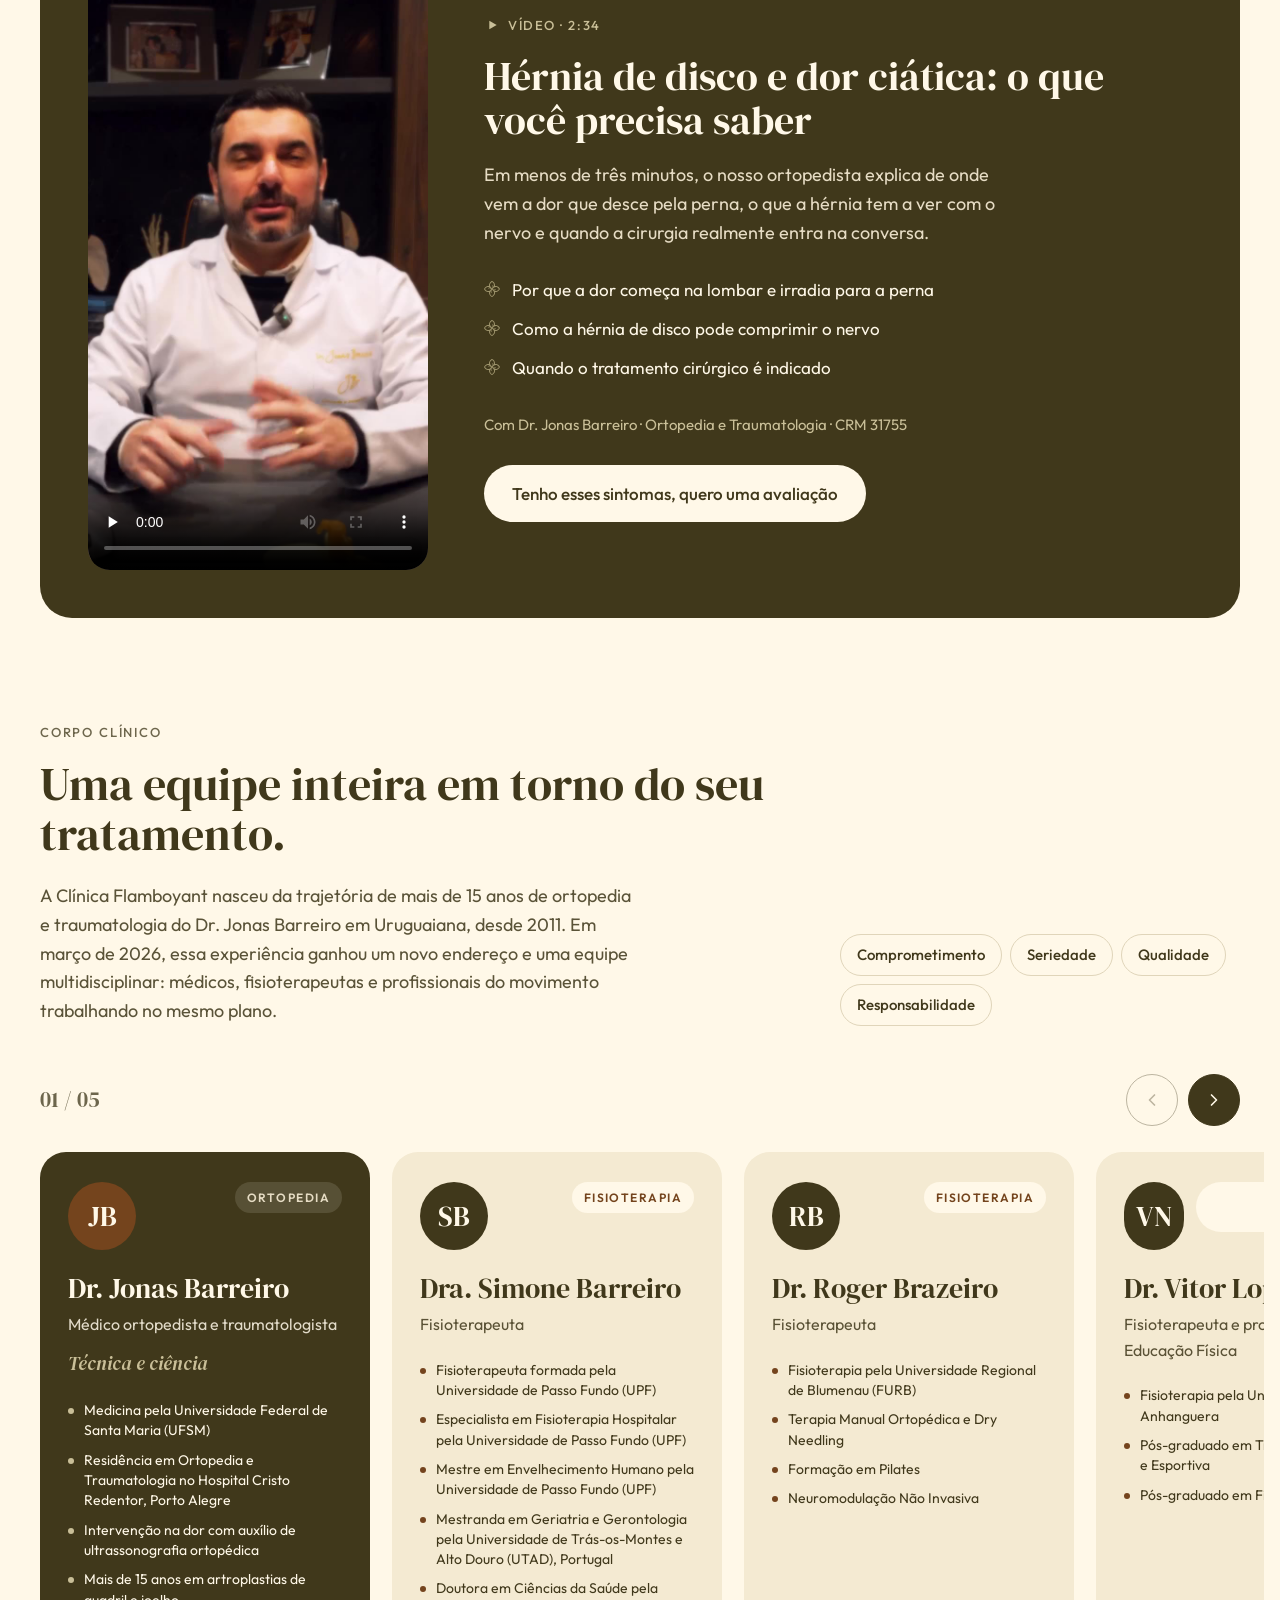
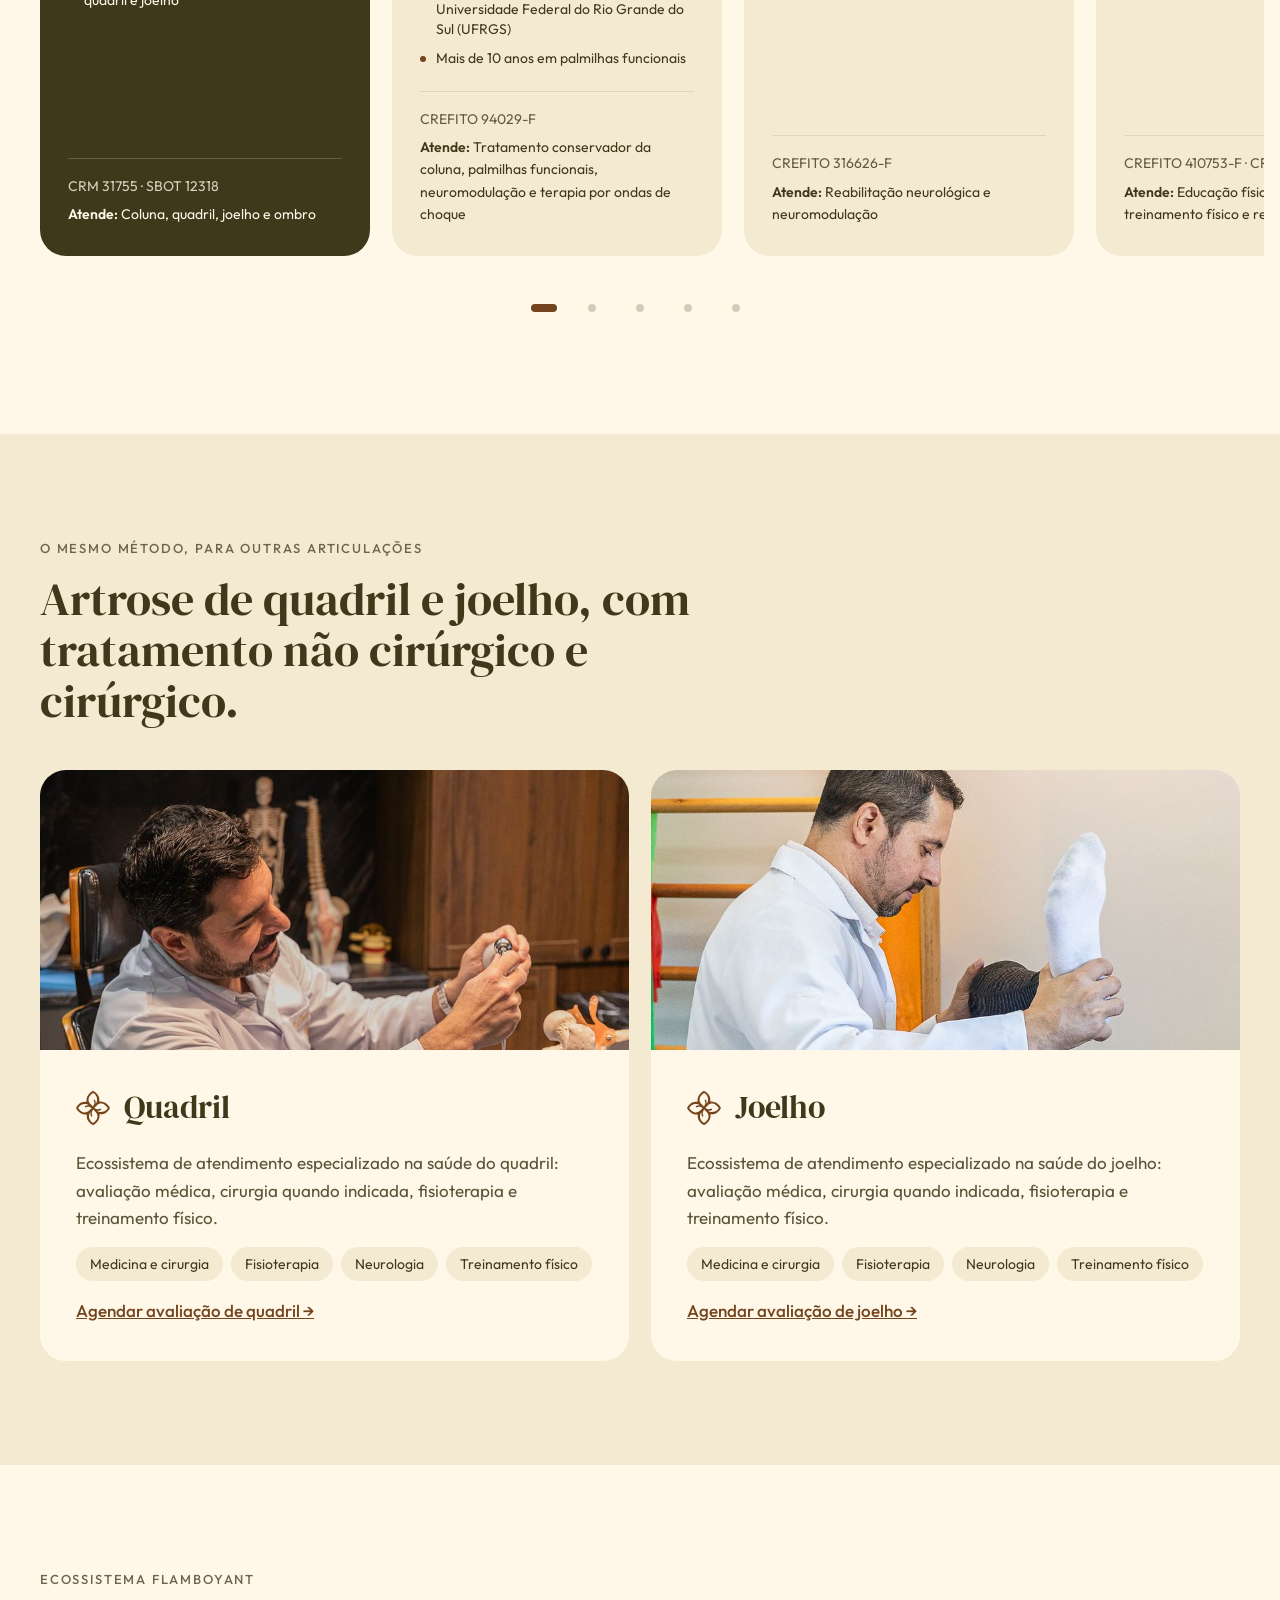
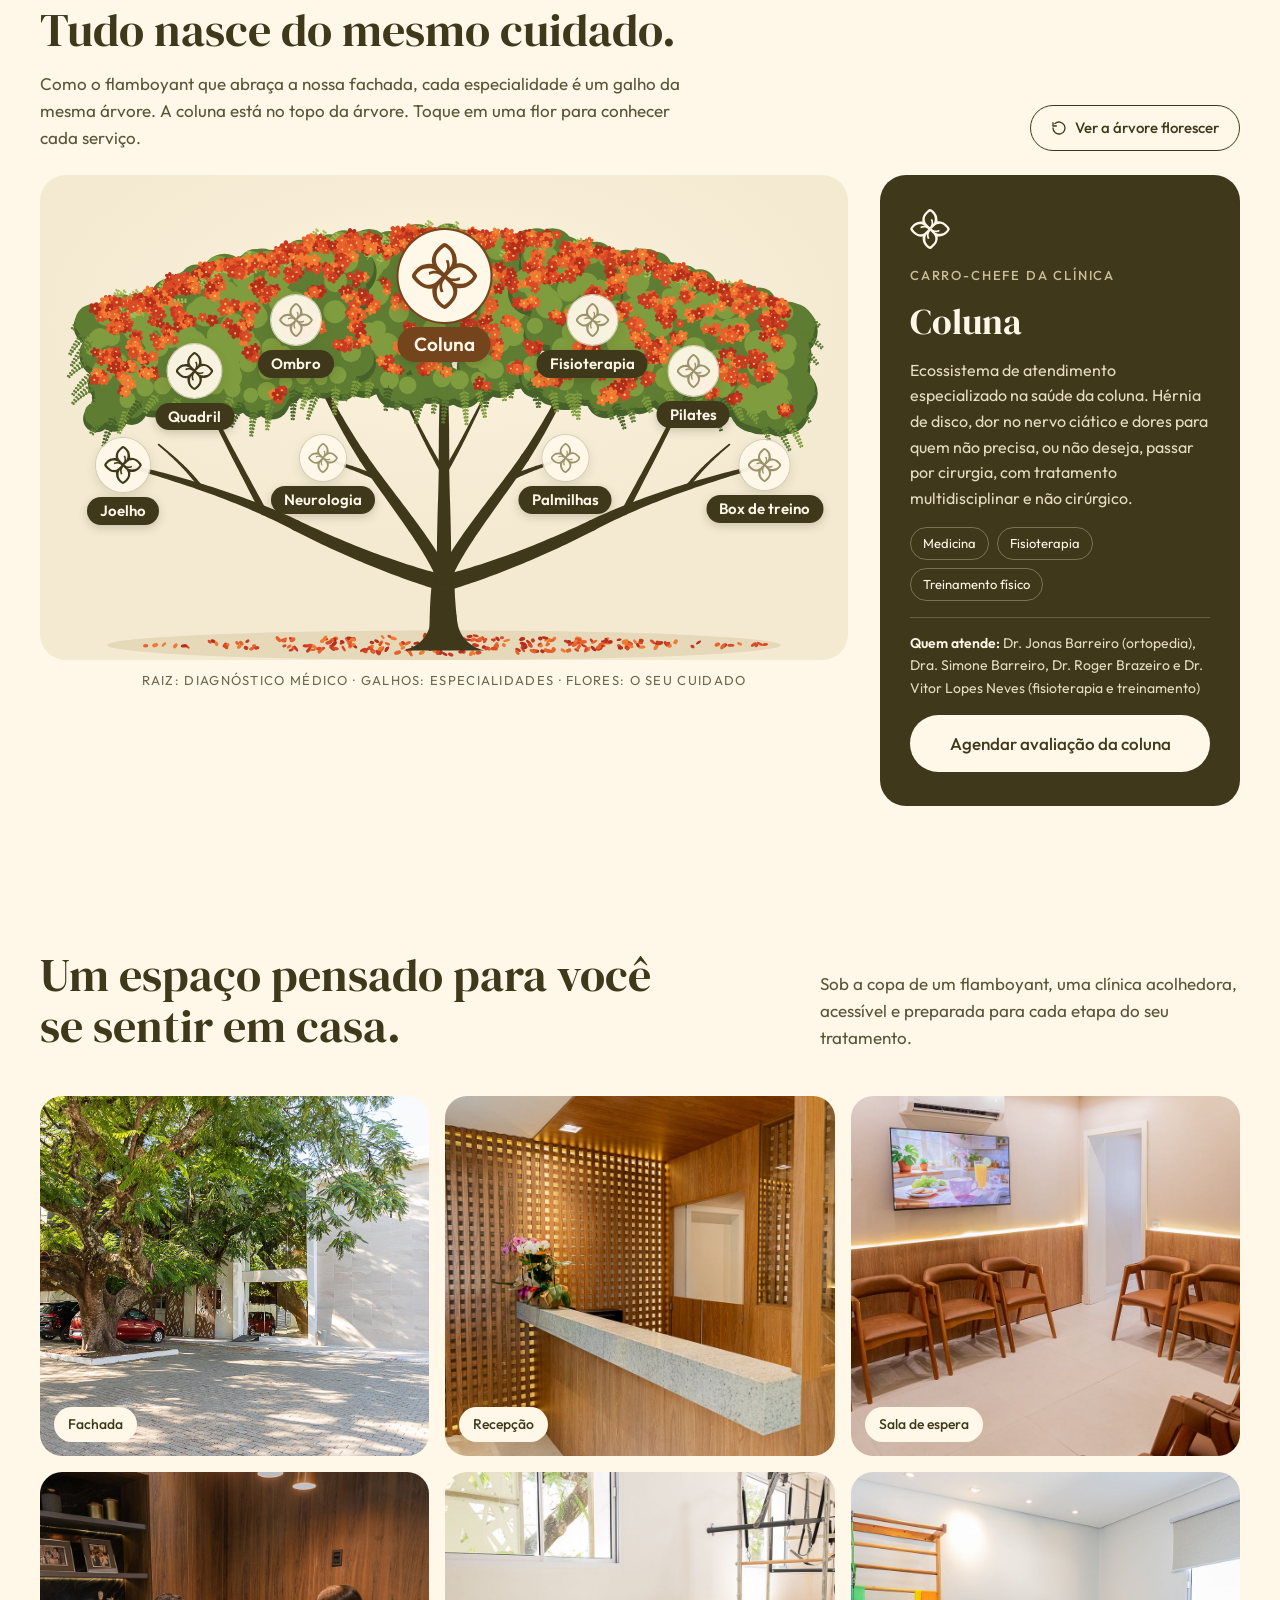
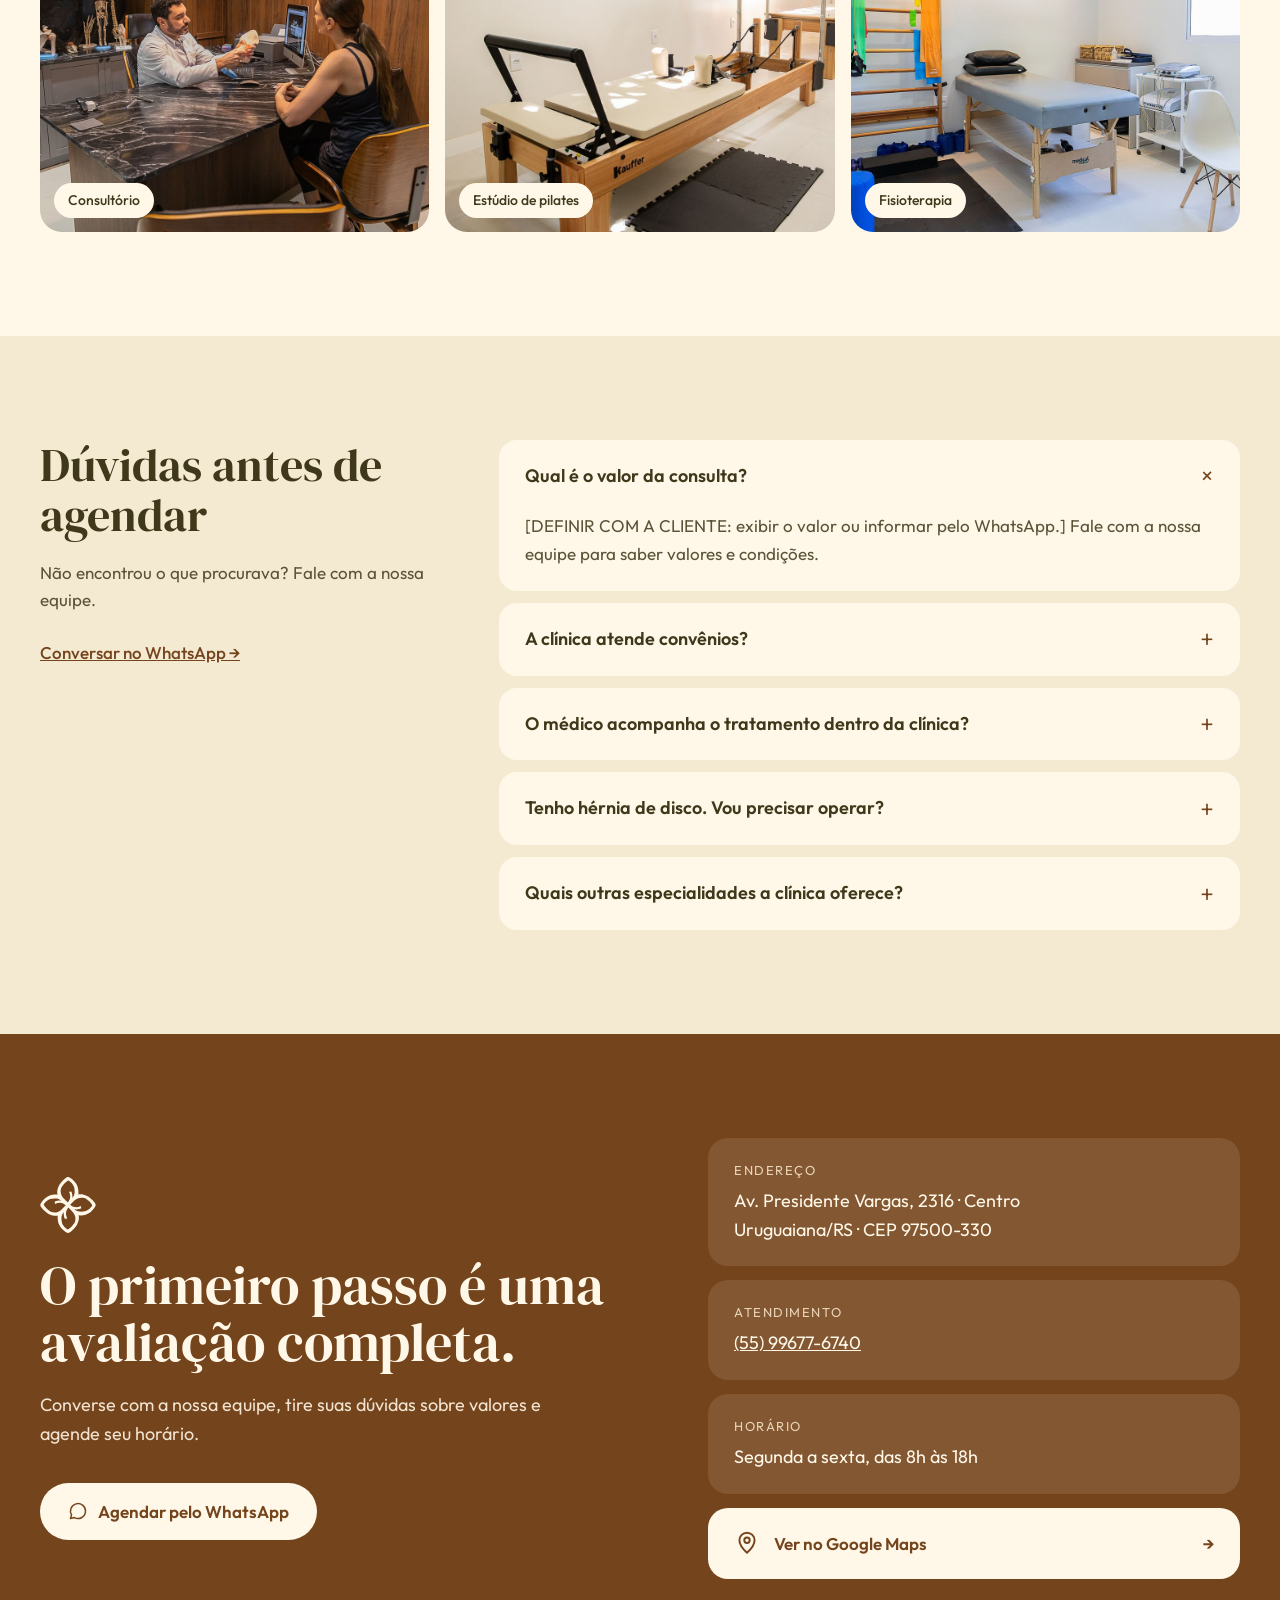
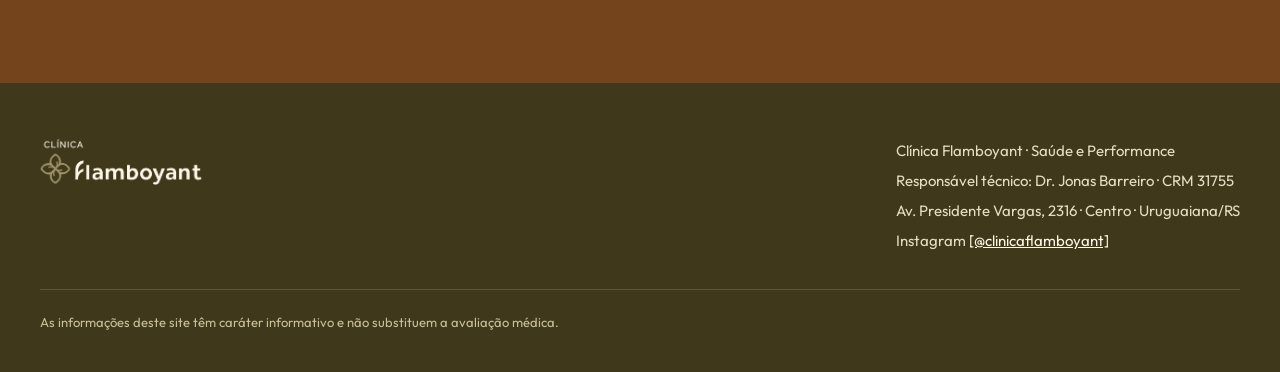
==== commit 3facbc84: "Ajustes da cliente e nova árvore flamboyant - "Complexo" substituído por "Ecossistema" em todo o sit" ====
--- a/index.html
+++ b/index.html
@@ -4,7 +4,7 @@
 <meta charset="utf-8">
 <meta name="viewport" content="width=device-width, initial-scale=1">
 <title>Clínica Flamboyant | Tratamento da coluna em Uruguaiana</title>
-<meta name="description" content="Complexo de atendimento especializado na saúde da coluna em Uruguaiana/RS: ortopedia, fisioterapia e treinamento físico no mesmo endereço, com tratamento não cirúrgico e acompanhamento médico em cada etapa.">
+<meta name="description" content="Ecossistema de atendimento especializado na saúde da coluna em Uruguaiana/RS: ortopedia, fisioterapia e treinamento físico no mesmo endereço, com tratamento não cirúrgico e acompanhamento médico em cada etapa.">
 <meta name="theme-color" content="#40381B">
 <link rel="icon" href="/favicon.svg" type="image/svg+xml">
 <meta property="og:type" content="website">
@@ -23,7 +23,7 @@
   "@context": "https://schema.org",
   "@type": "MedicalClinic",
   "name": "Clínica Flamboyant — Saúde e Performance",
-  "description": "Complexo de atendimento especializado na saúde da coluna: ortopedia, fisioterapia e treinamento físico.",
+  "description": "Ecossistema de atendimento especializado na saúde da coluna: ortopedia, fisioterapia e treinamento físico.",
   "image": "/assets/img/fotos/fachada.jpg",
   "telephone": "+55 55 99677-6740",
   "address": {
@@ -75,7 +75,7 @@
   <div class="wrap hero__grid">
     <div class="hero__texto">
       <div class="hero__tag"><img src="/assets/img/marca/flor-olive.svg" alt="" aria-hidden="true">Saúde da coluna · Uruguaiana/RS</div>
-      <h1 id="coluna">Um complexo inteiro dedicado à <em>saúde da sua coluna.</em></h1>
+      <h1 id="coluna">Um ecossistema inteiro dedicado à <em>saúde da sua coluna.</em></h1>
       <p class="hero__sub">Medicina, fisioterapia e treinamento físico no mesmo endereço, com o seu médico acompanhando cada etapa do tratamento. Para quem convive com hérnia de disco ou dor no nervo ciático e não precisa, ou não deseja, passar por uma cirurgia.</p>
       <div class="hero__ctas">
         <a class="btn btn--primario" data-whats href="https://wa.me/5555996776740?text=Ol%C3%A1!%20Gostaria%20de%20agendar%20uma%20avalia%C3%A7%C3%A3o." target="_blank" rel="noopener">
@@ -85,16 +85,12 @@
       </div>
       <div class="hero__numeros">
         <div><div class="numero__valor">5</div><div class="numero__rotulo">profissionais de saúde<br>na mesma equipe</div></div>
-        <div><div class="numero__valor">3 em 1</div><div class="numero__rotulo">Medicina, fisioterapia e<br>treinamento físico</div></div>
-        <div><div class="numero__valor">1 plano</div><div class="numero__rotulo">do diagnóstico<br>à reabilitação</div></div>
+        <div><div class="numero__valor">3 em 1</div><div class="numero__rotulo">Medicina, fisioterapia,<br>pilates e treinamento físico</div></div>
+        <div><div class="numero__valor">1 plano</div><div class="numero__rotulo">do diagnóstico à<br>reabilitação não cirúrgica</div></div>
       </div>
     </div>
     <div class="hero__foto">
       <img src="/assets/img/fotos/fachada-hero.jpg" alt="Fachada da Clínica Flamboyant sob a copa de uma árvore flamboyant" width="1120" height="1400" fetchpriority="high">
-      <a class="selo-equipe" href="#corpo-clinico">
-        <span class="selo-equipe__iniciais" aria-hidden="true"><span>JB</span><span>SB</span><span>RB</span></span>
-        <span class="selo-equipe__texto"><strong>Corpo clínico multidisciplinar</strong><span>Ortopedia · Fisioterapia · Educação física · Enfermagem</span></span>
-      </a>
     </div>
   </div>
 </section>
@@ -104,13 +100,12 @@
   <div class="wrap">
     <div class="section-head revela">
       <h2 class="h2" style="max-width: 620px">Você se reconhece em alguma dessas situações?</h2>
-      <p class="lead">Antes de qualquer decisão, você precisa de um diagnóstico preciso e de um plano completo, e não de um tratamento em partes.</p>
     </div>
     <div class="dores">
       <article class="dor revela"><div class="dor__num">01</div><h3>Dor lombar que vai e volta</h3><p>Melhora com remédio, mas retorna sempre que a rotina aperta.</p></article>
       <article class="dor revela"><div class="dor__num">02</div><h3>Dor que desce pela perna</h3><p>Formigamento, queimação ou fisgada no trajeto do nervo ciático.</p></article>
-      <article class="dor revela"><div class="dor__num">03</div><h3>Diagnóstico de hérnia de disco</h3><p>Você tem o exame em mãos e quer entender, de verdade, quais são as opções.</p></article>
-      <article class="dor dor--destaque revela"><div class="dor__num">04</div><h3>Indicação de cirurgia, e a vontade de buscar outro caminho</h3><p>Um tratamento não cirúrgico, completo e acompanhado pelo médico do início ao fim.</p></article>
+      <article class="dor revela"><div class="dor__num">03</div><h3>Diagnóstico de hérnia de disco</h3><p>Você tem o exame em mãos e quer entender, de verdade, quais são as opções de tratamento. Antes de qualquer decisão, é preciso um diagnóstico preciso e um plano completo, e não um tratamento em partes.</p></article>
+      <article class="dor dor--destaque revela"><div class="dor__num">04</div><h3>Indicação de cirurgia, e a vontade de buscar outro caminho</h3><p>Um tratamento não cirúrgico, completo e acompanhado do início ao fim pelo médico e pelo time multidisciplinar.</p></article>
     </div>
   </div>
 </section>
@@ -118,7 +113,7 @@
 <!-- 03 JORNADA -->
 <section class="section section--escura jornada" id="jornada">
   <div class="wrap">
-    <div class="eyebrow">O Complexo da Coluna</div>
+    <div class="eyebrow">O Ecossistema da Coluna</div>
     <h2 class="h2">Quatro etapas, uma só equipe. <em>E o seu médico em todas elas.</em></h2>
     <p class="jornada__intro">Cada pétala do nosso símbolo representa uma fase do seu tratamento. Você não é encaminhado para fora: tudo acontece aqui dentro, com o mesmo plano e o mesmo acompanhamento.</p>
     <div class="jornada__grid">
@@ -201,7 +196,7 @@
       <div class="carrossel__trilho" id="carrossel-trilho" tabindex="0">
         <article class="card-pro is-ativo" aria-label="1 de 5">
           <div class="card-pro__topo"><div class="card-pro__iniciais" aria-hidden="true">JB</div><span class="card-pro__area">Ortopedia</span></div>
-          <div><h3>Dr. Jonas Barreiro</h3><div class="card-pro__funcao">Médico ortopedista e traumatologista</div></div>
+          <div><h3>Dr. Jonas Barreiro</h3><div class="card-pro__funcao">Médico ortopedista e traumatologista</div><div class="card-pro__lema">Técnica e ciência</div></div>
           <ul>
             <li>Medicina pela Universidade Federal de Santa Maria (UFSM)</li>
             <li>Residência em Ortopedia e Traumatologia no Hospital Cristo Redentor, Porto Alegre</li>
@@ -214,12 +209,14 @@
           <div class="card-pro__topo"><div class="card-pro__iniciais" aria-hidden="true">SB</div><span class="card-pro__area">Fisioterapia</span></div>
           <div><h3>Dra. Simone Barreiro</h3><div class="card-pro__funcao">Fisioterapeuta</div></div>
           <ul>
-            <li>Doutora em Ciências da Saúde (UFRGS)</li>
-            <li>Mestre em Envelhecimento Humano (UPF)</li>
-            <li>Especialista em Fisioterapia Hospitalar (UPF)</li>
+            <li>Fisioterapeuta formada pela Universidade de Passo Fundo (UPF)</li>
+            <li>Especialista em Fisioterapia Hospitalar pela Universidade de Passo Fundo (UPF)</li>
+            <li>Mestre em Envelhecimento Humano pela Universidade de Passo Fundo (UPF)</li>
+            <li>Mestranda em Geriatria e Gerontologia pela Universidade de Trás-os-Montes e Alto Douro (UTAD), Portugal</li>
+            <li>Doutora em Ciências da Saúde pela Universidade Federal do Rio Grande do Sul (UFRGS)</li>
             <li>Mais de 10 anos em palmilhas funcionais</li>
           </ul>
-          <div class="card-pro__rodape"><div class="card-pro__registro">CREFITO 94029-F</div><div class="card-pro__atende"><strong>Atende:</strong> Tratamento conservador da coluna e palmilhas funcionais</div></div>
+          <div class="card-pro__rodape"><div class="card-pro__registro">CREFITO 94029-F</div><div class="card-pro__atende"><strong>Atende:</strong> Tratamento conservador da coluna, palmilhas funcionais, neuromodulação e terapia por ondas de choque</div></div>
         </article>
         <article class="card-pro" aria-label="3 de 5">
           <div class="card-pro__topo"><div class="card-pro__iniciais" aria-hidden="true">RB</div><span class="card-pro__area">Fisioterapia</span></div>
@@ -230,7 +227,7 @@
             <li>Formação em Pilates</li>
             <li>Neuromodulação Não Invasiva</li>
           </ul>
-          <div class="card-pro__rodape"><div class="card-pro__registro">CREFITO 316626-F</div><div class="card-pro__atende"><strong>Atende:</strong> Reabilitação neurológica e funcional, pilates</div></div>
+          <div class="card-pro__rodape"><div class="card-pro__registro">CREFITO 316626-F</div><div class="card-pro__atende"><strong>Atende:</strong> Reabilitação neurológica e neuromodulação</div></div>
         </article>
         <article class="card-pro" aria-label="4 de 5">
           <div class="card-pro__topo"><div class="card-pro__iniciais" aria-hidden="true">VN</div><span class="card-pro__area">Fisioterapia e movimento</span></div>
@@ -240,7 +237,7 @@
             <li>Pós-graduado em Traumato-Ortopedia e Esportiva</li>
             <li>Pós-graduado em Fisiologia do Exercício</li>
           </ul>
-          <div class="card-pro__rodape"><div class="card-pro__registro">CREFITO 410753-F · CREF 025872-G/RS</div><div class="card-pro__atende"><strong>Atende:</strong> Reabilitação e treinamento físico</div></div>
+          <div class="card-pro__rodape"><div class="card-pro__registro">CREFITO 410753-F · CREF 025872-G/RS</div><div class="card-pro__atende"><strong>Atende:</strong> Educação física, pilates, treinamento físico e reabilitação funcional</div></div>
         </article>
         <article class="card-pro" aria-label="5 de 5">
           <div class="card-pro__topo"><div class="card-pro__iniciais" aria-hidden="true">EN</div><span class="card-pro__area">Enfermagem</span></div>
@@ -267,8 +264,8 @@
         <img src="/assets/img/fotos/quadril.jpg" alt="Ortopedista explicando a articulação do quadril com modelo anatômico" loading="lazy" width="880" height="1100" style="object-position: 50% 45%">
         <div class="articulacao__corpo">
           <div class="articulacao__titulo"><img src="/assets/img/marca/flor-terra.svg" alt="" aria-hidden="true"><h3>Quadril</h3></div>
-          <p>Complexo de atendimento especializado na saúde do quadril: avaliação médica, cirurgia quando indicada, fisioterapia e treinamento físico.</p>
-          <div class="tags"><span>Medicina e cirurgia</span><span>Fisioterapia</span><span>Treinamento físico</span></div>
+          <p>Ecossistema de atendimento especializado na saúde do quadril: avaliação médica, cirurgia quando indicada, fisioterapia e treinamento físico.</p>
+          <div class="tags"><span>Medicina e cirurgia</span><span>Fisioterapia</span><span>Neurologia</span><span>Treinamento físico</span></div>
           <a href="#contato">Agendar avaliação de quadril →</a>
         </div>
       </article>
@@ -276,8 +273,8 @@
         <img src="/assets/img/fotos/joelho.jpg" alt="Avaliação de mobilidade de quadril e joelho em paciente" loading="lazy" width="880" height="1100" style="object-position: 50% 35%">
         <div class="articulacao__corpo">
           <div class="articulacao__titulo"><img src="/assets/img/marca/flor-terra.svg" alt="" aria-hidden="true"><h3>Joelho</h3></div>
-          <p>Complexo de atendimento especializado na saúde do joelho: avaliação médica, cirurgia quando indicada, fisioterapia e treinamento físico.</p>
-          <div class="tags"><span>Medicina e cirurgia</span><span>Fisioterapia</span><span>Treinamento físico</span></div>
+          <p>Ecossistema de atendimento especializado na saúde do joelho: avaliação médica, cirurgia quando indicada, fisioterapia e treinamento físico.</p>
+          <div class="tags"><span>Medicina e cirurgia</span><span>Fisioterapia</span><span>Neurologia</span><span>Treinamento físico</span></div>
           <a href="#contato">Agendar avaliação de joelho →</a>
         </div>
       </article>
@@ -301,18 +298,30 @@
     <div class="eco__grid">
       <div class="eco__arvore" id="eco-arvore">
         <div class="arvore" id="arvore">
-          <img class="arvore__camada" src="/assets/img/arvore/chao.svg" alt="" aria-hidden="true" style="--ox: 50%; --oy: 96%; --from: scaleX(0); --delay: 0s; --dur: .8s">
+          <img class="arvore__camada" src="/assets/img/arvore/chao.svg" alt="" aria-hidden="true" style="--ox: 50%; --oy: 96%; --from: scaleX(.2); --delay: 0s; --dur: .9s">
           <img class="arvore__camada arvore__camada--revela" src="/assets/img/arvore/galhos.svg" alt="" aria-hidden="true">
-          <img class="arvore__camada" src="/assets/img/arvore/flores-1.svg" alt="" aria-hidden="true" style="--ox: 50%; --oy: 45%; --from: scale(.6); --delay: 2s; --dur: .7s">
-          <img class="arvore__camada" src="/assets/img/arvore/flores-2.svg" alt="" aria-hidden="true" style="--ox: 50%; --oy: 45%; --from: scale(.6); --delay: 2.25s; --dur: .7s">
-          <img class="arvore__camada" src="/assets/img/arvore/flores-3.svg" alt="" aria-hidden="true" style="--ox: 50%; --oy: 45%; --from: scale(.6); --delay: 2.5s; --dur: .7s">
-          <img class="arvore__camada" src="/assets/img/arvore/petalas.svg" alt="" aria-hidden="true" style="--ox: 50%; --oy: 96%; --from: translateY(-6px); --delay: 4.6s; --dur: 1s">
-          <img class="arvore__petala" src="/assets/img/marca/flor-terra.svg" alt="" aria-hidden="true" style="--x: 27%; --y: 46%; --d: 3.8s; --dx: -22px; --rot: -260deg">
-          <img class="arvore__petala" src="/assets/img/marca/flor-terra.svg" alt="" aria-hidden="true" style="--x: 43%; --y: 47%; --d: 4.1s; --dx: 26px; --rot: 300deg">
-          <img class="arvore__petala" src="/assets/img/marca/flor-terra.svg" alt="" aria-hidden="true" style="--x: 58%; --y: 46%; --d: 3.9s; --dx: -22px; --rot: -260deg">
-          <img class="arvore__petala" src="/assets/img/marca/flor-terra.svg" alt="" aria-hidden="true" style="--x: 73%; --y: 45%; --d: 4.3s; --dx: 26px; --rot: 300deg">
-          <img class="arvore__petala" src="/assets/img/marca/flor-terra.svg" alt="" aria-hidden="true" style="--x: 36%; --y: 48%; --d: 4.6s; --dx: -22px; --rot: -260deg">
-          <img class="arvore__petala" src="/assets/img/marca/flor-terra.svg" alt="" aria-hidden="true" style="--x: 65%; --y: 48%; --d: 4.8s; --dx: 26px; --rot: 300deg">
+          <div class="arvore__copa" aria-hidden="true">
+            <img class="arvore__camada" src="/assets/img/arvore/copa-folhas-2.svg" alt="" style="--ox: 50%; --oy: 40%; --from: scale(.3); --delay: 1.2s; --dur: 1s">
+            <img class="arvore__camada" src="/assets/img/arvore/copa-folhas-1.svg" alt="" style="--ox: 28%; --oy: 45%; --from: scale(.3); --delay: 1.45s; --dur: 1s">
+            <img class="arvore__camada" src="/assets/img/arvore/copa-folhas-3.svg" alt="" style="--ox: 72%; --oy: 45%; --from: scale(.3); --delay: 1.55s; --dur: 1s">
+            <img class="arvore__camada" src="/assets/img/arvore/copa-ramos.svg" alt="" style="--ox: 50%; --oy: 45%; --from: translateY(-14px); --delay: 2s; --dur: .9s">
+            <img class="arvore__camada" src="/assets/img/arvore/copa-brilho-1.svg" alt="" style="--ox: 28%; --oy: 30%; --from: scale(.6); --delay: 2.1s; --dur: .8s">
+            <img class="arvore__camada" src="/assets/img/arvore/copa-brilho-2.svg" alt="" style="--ox: 50%; --oy: 25%; --from: scale(.6); --delay: 2s; --dur: .8s">
+            <img class="arvore__camada" src="/assets/img/arvore/copa-brilho-3.svg" alt="" style="--ox: 72%; --oy: 30%; --from: scale(.6); --delay: 2.2s; --dur: .8s">
+            <img class="arvore__camada" src="/assets/img/arvore/copa-flores-2.svg" alt="" style="--ox: 50%; --oy: 30%; --from: scale(.45); --delay: 2.4s; --dur: .9s">
+            <img class="arvore__camada" src="/assets/img/arvore/copa-flores-1.svg" alt="" style="--ox: 25%; --oy: 35%; --from: scale(.45); --delay: 2.7s; --dur: .9s">
+            <img class="arvore__camada" src="/assets/img/arvore/copa-flores-3.svg" alt="" style="--ox: 75%; --oy: 35%; --from: scale(.45); --delay: 2.85s; --dur: .9s">
+          </div>
+          <span class="petala" aria-hidden="true" style="--x: 14%; --y: 40%; --d: 4.2s; --t: 8s; --dx: -18px; --rot: 420deg"></span>
+          <span class="petala" aria-hidden="true" style="--x: 24%; --y: 46%; --d: 6.1s; --t: 9.5s; --dx: 26px; --rot: -380deg"></span>
+          <span class="petala" aria-hidden="true" style="--x: 33%; --y: 44%; --d: 4.8s; --t: 7.5s; --dx: -24px; --rot: 300deg"></span>
+          <span class="petala" aria-hidden="true" style="--x: 41%; --y: 47%; --d: 7.4s; --t: 10s; --dx: 30px; --rot: -460deg"></span>
+          <span class="petala" aria-hidden="true" style="--x: 52%; --y: 45%; --d: 5.3s; --t: 8.5s; --dx: -20px; --rot: 360deg"></span>
+          <span class="petala" aria-hidden="true" style="--x: 60%; --y: 47%; --d: 8.6s; --t: 9s; --dx: 22px; --rot: -320deg"></span>
+          <span class="petala" aria-hidden="true" style="--x: 68%; --y: 44%; --d: 4.5s; --t: 10.5s; --dx: -28px; --rot: 440deg"></span>
+          <span class="petala" aria-hidden="true" style="--x: 77%; --y: 46%; --d: 6.7s; --t: 8s; --dx: 18px; --rot: -400deg"></span>
+          <span class="petala" aria-hidden="true" style="--x: 86%; --y: 41%; --d: 5.8s; --t: 9.5s; --dx: 24px; --rot: 340deg"></span>
+          <span class="petala" aria-hidden="true" style="--x: 47%; --y: 42%; --d: 9.4s; --t: 11s; --dx: -16px; --rot: -300deg"></span>
 
           <button class="servico servico--principal is-ativo" type="button" data-servico="coluna" aria-pressed="true" style="--x: 600; --y: 150; --s: 92px; --d: 3.2s"><span class="servico__flor"><img src="/assets/img/marca/flor-terra.svg" alt=""></span><span class="servico__nome">Coluna</span></button>
           <button class="servico" type="button" data-servico="ombro" aria-pressed="false" style="--x: 380; --y: 215; --s: 50px; --d: 3.4s"><span class="servico__flor"><img src="/assets/img/marca/flor-olive.svg" alt=""></span><span class="servico__nome">Ombro</span></button>
@@ -331,7 +340,7 @@
         <img src="/assets/img/marca/flor-cream.svg" alt="" aria-hidden="true">
         <div class="painel__grupo" id="painel-grupo">Carro-chefe da clínica</div>
         <h3 id="painel-titulo">Coluna</h3>
-        <p class="painel__desc" id="painel-desc">Complexo de atendimento especializado na saúde da coluna. Hérnia de disco, dor no nervo ciático e dores para quem não precisa, ou não deseja, passar por cirurgia, com tratamento multidisciplinar e não cirúrgico.</p>
+        <p class="painel__desc" id="painel-desc">Ecossistema de atendimento especializado na saúde da coluna. Hérnia de disco, dor no nervo ciático e dores para quem não precisa, ou não deseja, passar por cirurgia, com tratamento multidisciplinar e não cirúrgico.</p>
         <div class="painel__tags" id="painel-tags"><span>Medicina</span><span>Fisioterapia</span><span>Treinamento físico</span></div>
         <div class="painel__quem"><strong>Quem atende:</strong> <span id="painel-quem">Dr. Jonas Barreiro (ortopedia), Dra. Simone Barreiro, Dr. Roger Brazeiro e Dr. Vitor Lopes Neves (fisioterapia e treinamento)</span></div>
         <a class="btn btn--claro" id="painel-cta" data-whats href="https://wa.me/5555996776740?text=Ol%C3%A1!%20Gostaria%20de%20agendar%20uma%20avalia%C3%A7%C3%A3o." target="_blank" rel="noopener">Agendar avaliação da coluna</a>
@@ -421,7 +430,7 @@
     <img src="/assets/img/marca/logo-horizontal-escuro.png" alt="Clínica Flamboyant" width="295" height="84">
     <div class="rodape__dados">
       <span>Clínica Flamboyant · Saúde e Performance</span>
-      <span>Responsável técnico: Dr. Jonas Barreiro · CRM 31755 · RQE [0000]</span>
+      <span>Responsável técnico: Dr. Jonas Barreiro · CRM 31755</span>
       <span>Av. Presidente Vargas, 2316 · Centro · Uruguaiana/RS</span>
       <span>Instagram <a href="#topo">[@clinicaflamboyant]</a></span>
     </div>
--- a/assets/css/style.css
+++ b/assets/css/style.css
@@ -84,17 +84,7 @@
 .numero__valor { font-family: var(--serif); font-size: 34px; line-height: 1; color: var(--terracota); }
 .numero__rotulo { font-size: 14px; color: var(--texto-3); margin-top: 6px; }
 .hero__foto { flex: 1 1 400px; min-width: 0; position: relative; }
-.hero__foto > img { width: 100%; height: 620px; object-fit: cover; object-position: 50% 40%; border-radius: 320px 320px 28px 28px; }
-.selo-equipe { position: absolute; left: -28px; bottom: 40px; background: var(--creme); border-radius: 20px; padding: 16px 22px 16px 16px; display: flex; align-items: center; gap: 14px; box-shadow: 0 18px 40px rgba(64,56,27,.16); max-width: 340px; text-decoration: none; color: var(--oliva-escuro); transition: transform .25s ease; }
-.selo-equipe:hover { transform: translateY(-3px); color: var(--oliva-escuro); }
-.selo-equipe__iniciais { display: flex; flex: none; }
-.selo-equipe__iniciais span { width: 40px; height: 40px; border-radius: 999px; border: 2px solid var(--creme); display: flex; align-items: center; justify-content: center; font-family: var(--serif); font-size: 15px; color: var(--creme); background: var(--oliva-escuro); }
-.selo-equipe__iniciais span + span { margin-left: -12px; }
-.selo-equipe__iniciais span:nth-child(2) { background: var(--terracota); }
-.selo-equipe__iniciais span:nth-child(3) { background: var(--oliva); }
-.selo-equipe__texto { font-size: 14px; line-height: 1.4; }
-.selo-equipe__texto strong { display: block; font-weight: 600; font-size: 15px; }
-.selo-equipe__texto span { color: var(--texto-3); }
+.hero__foto > img { width: 100%; height: 680px; object-fit: cover; object-position: 50% 72%; border-radius: 340px 340px 28px 28px; box-shadow: 0 30px 60px rgba(64,56,27,.18); }
 
 /* Dores */
 .dores { display: grid; grid-template-columns: repeat(auto-fit, minmax(240px, 1fr)); gap: 20px; }
@@ -174,6 +164,8 @@
 .card-pro.is-ativo .card-pro__area { background: rgba(255,248,232,.12); color: #E6DCC4; }
 .card-pro h3 { margin: 0; font-family: var(--serif); font-weight: 400; font-size: 28px; line-height: 1.15; }
 .card-pro__funcao { font-size: 16px; margin-top: 8px; opacity: .85; }
+.card-pro__lema { font-family: var(--serif); font-style: italic; font-size: 19px; margin-top: 10px; color: var(--terracota); }
+.card-pro.is-ativo .card-pro__lema { color: var(--oliva-claro); }
 .card-pro ul { margin: 0; padding: 0; list-style: none; display: flex; flex-direction: column; gap: 9px; }
 .card-pro li { display: flex; gap: 10px; align-items: flex-start; font-size: 14px; line-height: 1.45; }
 .card-pro li::before { content: ''; flex: none; width: 6px; height: 6px; border-radius: 999px; margin-top: 8px; background: var(--terracota); }
@@ -210,10 +202,23 @@
 .eco__replay:hover { background: var(--oliva-escuro); color: var(--creme); }
 .eco__grid { display: flex; flex-wrap: wrap; gap: 32px; align-items: stretch; }
 .eco__arvore { flex: 1 1 640px; min-width: 0; }
-.arvore { position: relative; width: 100%; aspect-ratio: 1200 / 720; overflow: hidden; background: var(--areia); border-radius: 26px; }
+.arvore { position: relative; width: 100%; aspect-ratio: 1200 / 720; overflow: hidden; background: radial-gradient(ellipse 70% 62% at 50% 30%, #FFF4DC 0%, #F7EDD6 45%, var(--areia) 75%); border-radius: 26px; }
+.arvore__copa { position: absolute; inset: 0; transform-origin: 50% 70%; }
+.arvore.is-crescida .arvore__copa { animation: balanco 6.5s ease-in-out 4.5s infinite alternate; }
+@keyframes balanco { from { transform: rotate(-.45deg) translateX(-2px); } to { transform: rotate(.45deg) translateX(2px); } }
+.petala { position: absolute; left: var(--x); top: var(--y); width: 11px; height: 7px; border-radius: 60% 40% 55% 45%; background: #DA4A26; opacity: 0; pointer-events: none; z-index: 1; }
+.petala:nth-child(3n) { background: #F07A31; }
+.petala:nth-child(4n) { background: #B42E1C; }
+.arvore.is-crescida .petala { animation: cair var(--t) linear var(--d) infinite; }
+@keyframes cair {
+  0% { top: var(--y); opacity: 0; transform: translateX(0) rotate(0); }
+  8% { opacity: 1; }
+  50% { transform: translateX(calc(var(--dx) * -.6)) rotate(calc(var(--rot) * .5)); }
+  92% { opacity: 1; }
+  100% { top: 95%; opacity: 0; transform: translateX(var(--dx)) rotate(var(--rot)); }
+}
 .arvore__camada { position: absolute; inset: 0; width: 100%; height: 100%; pointer-events: none; opacity: 0; transform-origin: var(--ox, 50%) var(--oy, 50%); transform: var(--from, none); }
 .arvore__camada--revela { opacity: 1; transform: none; clip-path: inset(100% 0 0 0); }
-.arvore__petala { position: absolute; left: var(--x); top: var(--y); width: 13px; height: 13px; opacity: 0; pointer-events: none; }
 .servico { position: absolute; left: calc(var(--x) / 12 * 1%); top: calc(var(--y) / 7.2 * 1%); transform: translate(-50%, calc(var(--s) / -2)) scale(0) rotate(-70deg); transform-origin: 50% calc(var(--s) / 2); background: none; border: 0; padding: 0; cursor: pointer; display: flex; flex-direction: column; align-items: center; gap: 5px; color: var(--oliva-escuro); z-index: 2; }
 .servico__flor { display: block; width: var(--s); height: var(--s); padding: 8px; border-radius: 999px; background: rgba(255,248,232,.95); box-shadow: 0 0 0 1px #D5CDB8, 0 4px 12px rgba(64,56,27,.14); transition: box-shadow .3s; }
 .servico__flor img { width: 100%; height: 100%; }
@@ -230,7 +235,6 @@
 .arvore.is-crescida .arvore__camada { opacity: 1; transform: none; transition: transform var(--dur, .8s) cubic-bezier(.2,.8,.2,1) var(--delay, 0s), opacity .6s ease var(--delay, 0s); }
 .arvore.is-crescida .arvore__camada--revela { clip-path: inset(0 0 0 0); transition: clip-path 1.8s cubic-bezier(.5,0,.3,1) .3s; }
 .arvore.is-crescida .servico { transform: translate(-50%, calc(var(--s) / -2)) scale(1) rotate(0); transition: transform .9s cubic-bezier(.2,1.4,.4,1) var(--d); }
-.arvore.is-crescida .arvore__petala { opacity: 1; top: 94.5%; transform: translateX(var(--dx)) rotate(var(--rot)); transition: top 3.4s cubic-bezier(.45,0,.75,1) var(--d), transform 3.4s ease-in-out var(--d), opacity .3s ease var(--d); }
 .eco__arvore.is-crescida .eco__legenda { opacity: 1; transition: opacity .8s ease 4.2s; }
 
 .painel { flex: 0 1 360px; min-width: 0; background: var(--oliva-escuro); color: var(--creme); border-radius: 26px; padding: 34px 30px; display: flex; flex-direction: column; gap: 16px; }
@@ -313,8 +317,7 @@
   .hero__grid { gap: 40px; }
   .hero__sub { font-size: 17px; }
   .hero__ctas .btn { width: 100%; }
-  .hero__foto > img { height: 440px; border-radius: 220px 220px 24px 24px; }
-  .selo-equipe { left: 12px; right: 12px; bottom: 16px; max-width: none; }
+  .hero__foto > img { height: 480px; border-radius: 220px 220px 24px 24px; }
   .jornada__selo { left: 8px; bottom: 16px; width: 112px; height: 112px; }
   .jornada__intro { margin-bottom: 40px; }
   .etapa { padding: 18px 20px; }
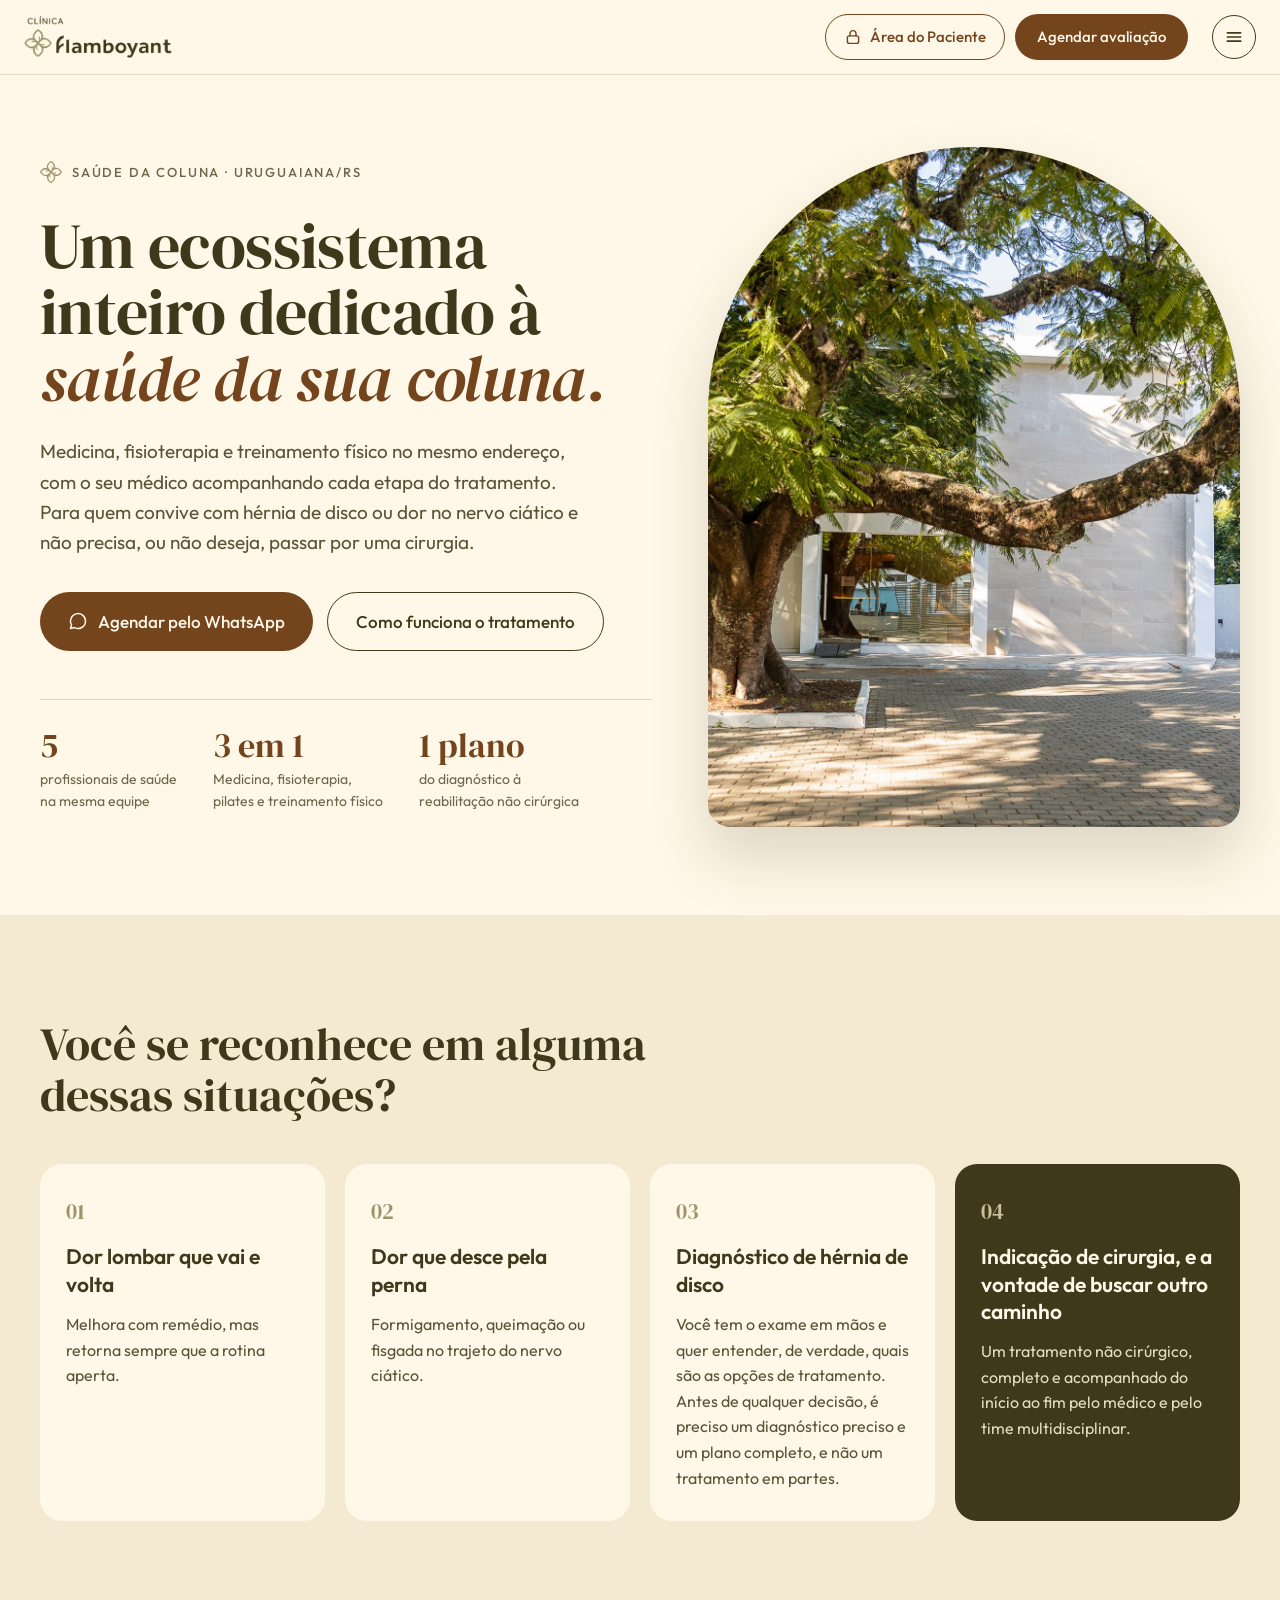
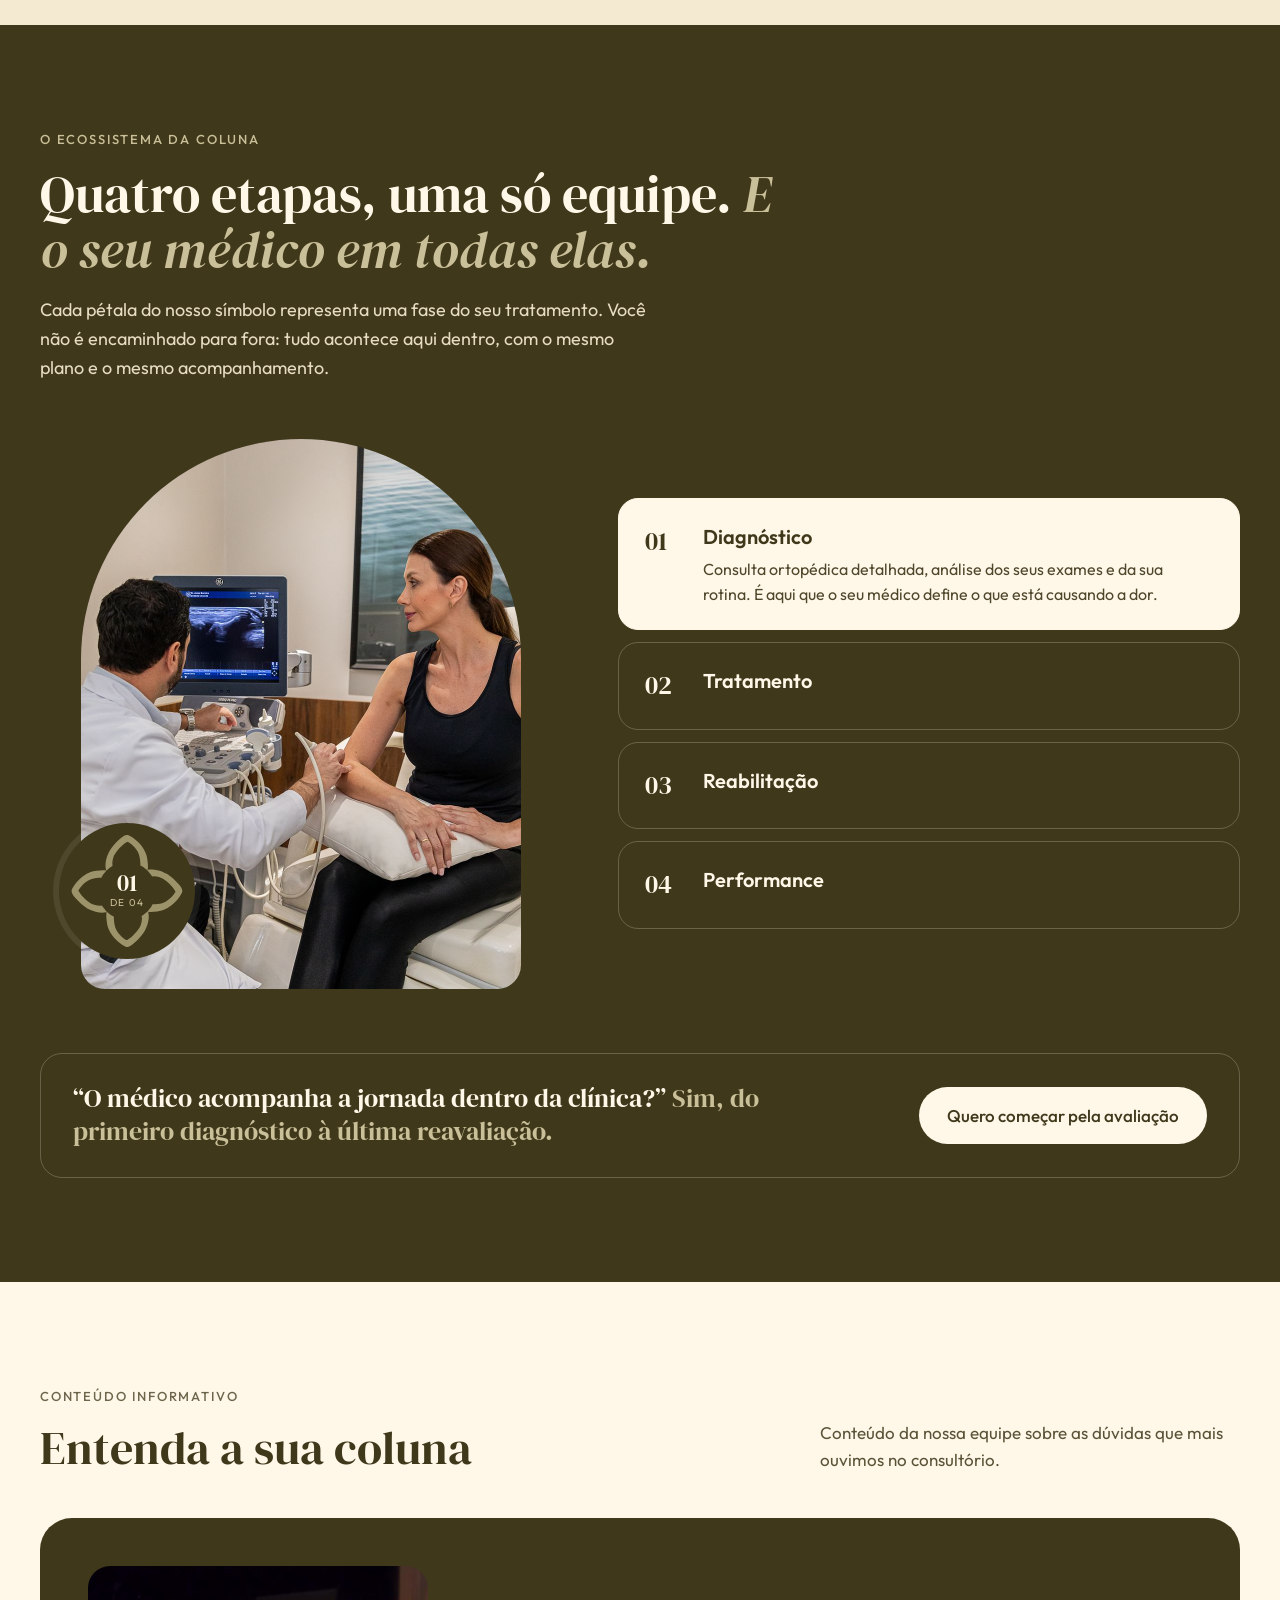
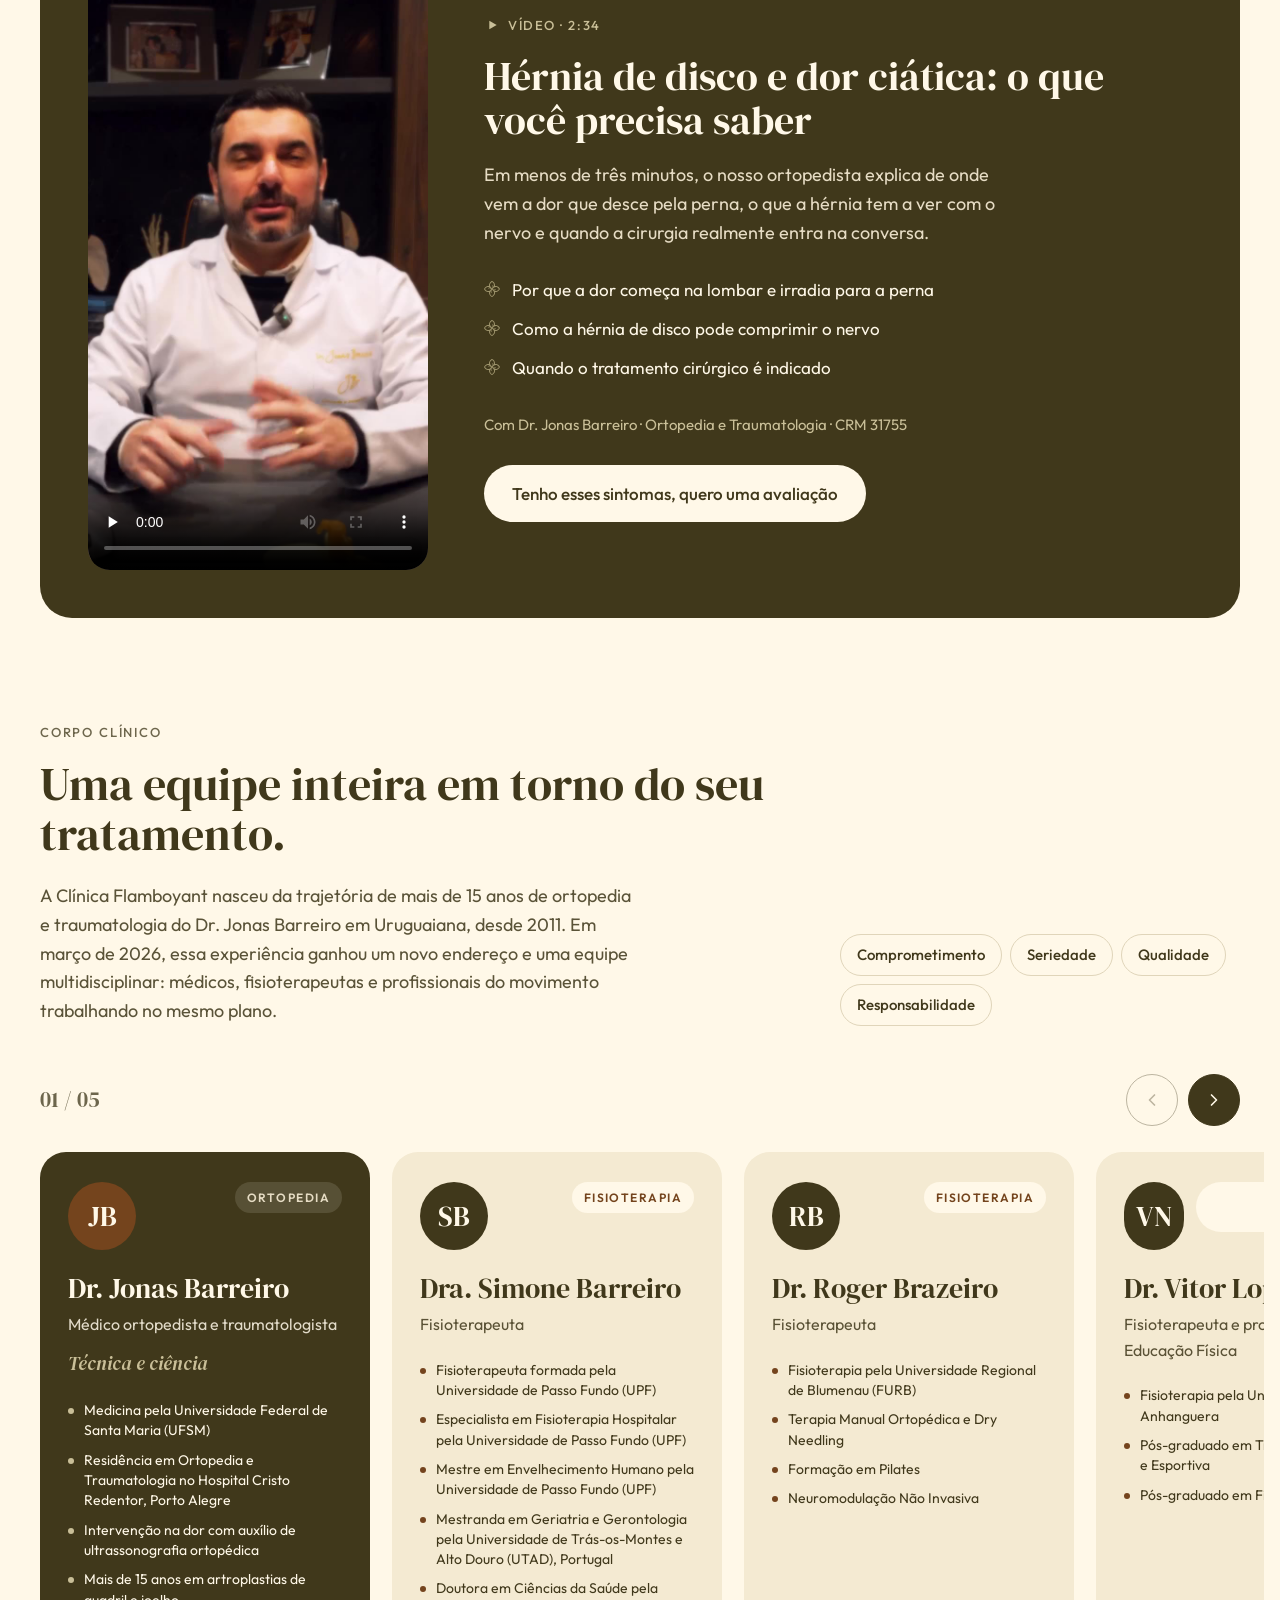
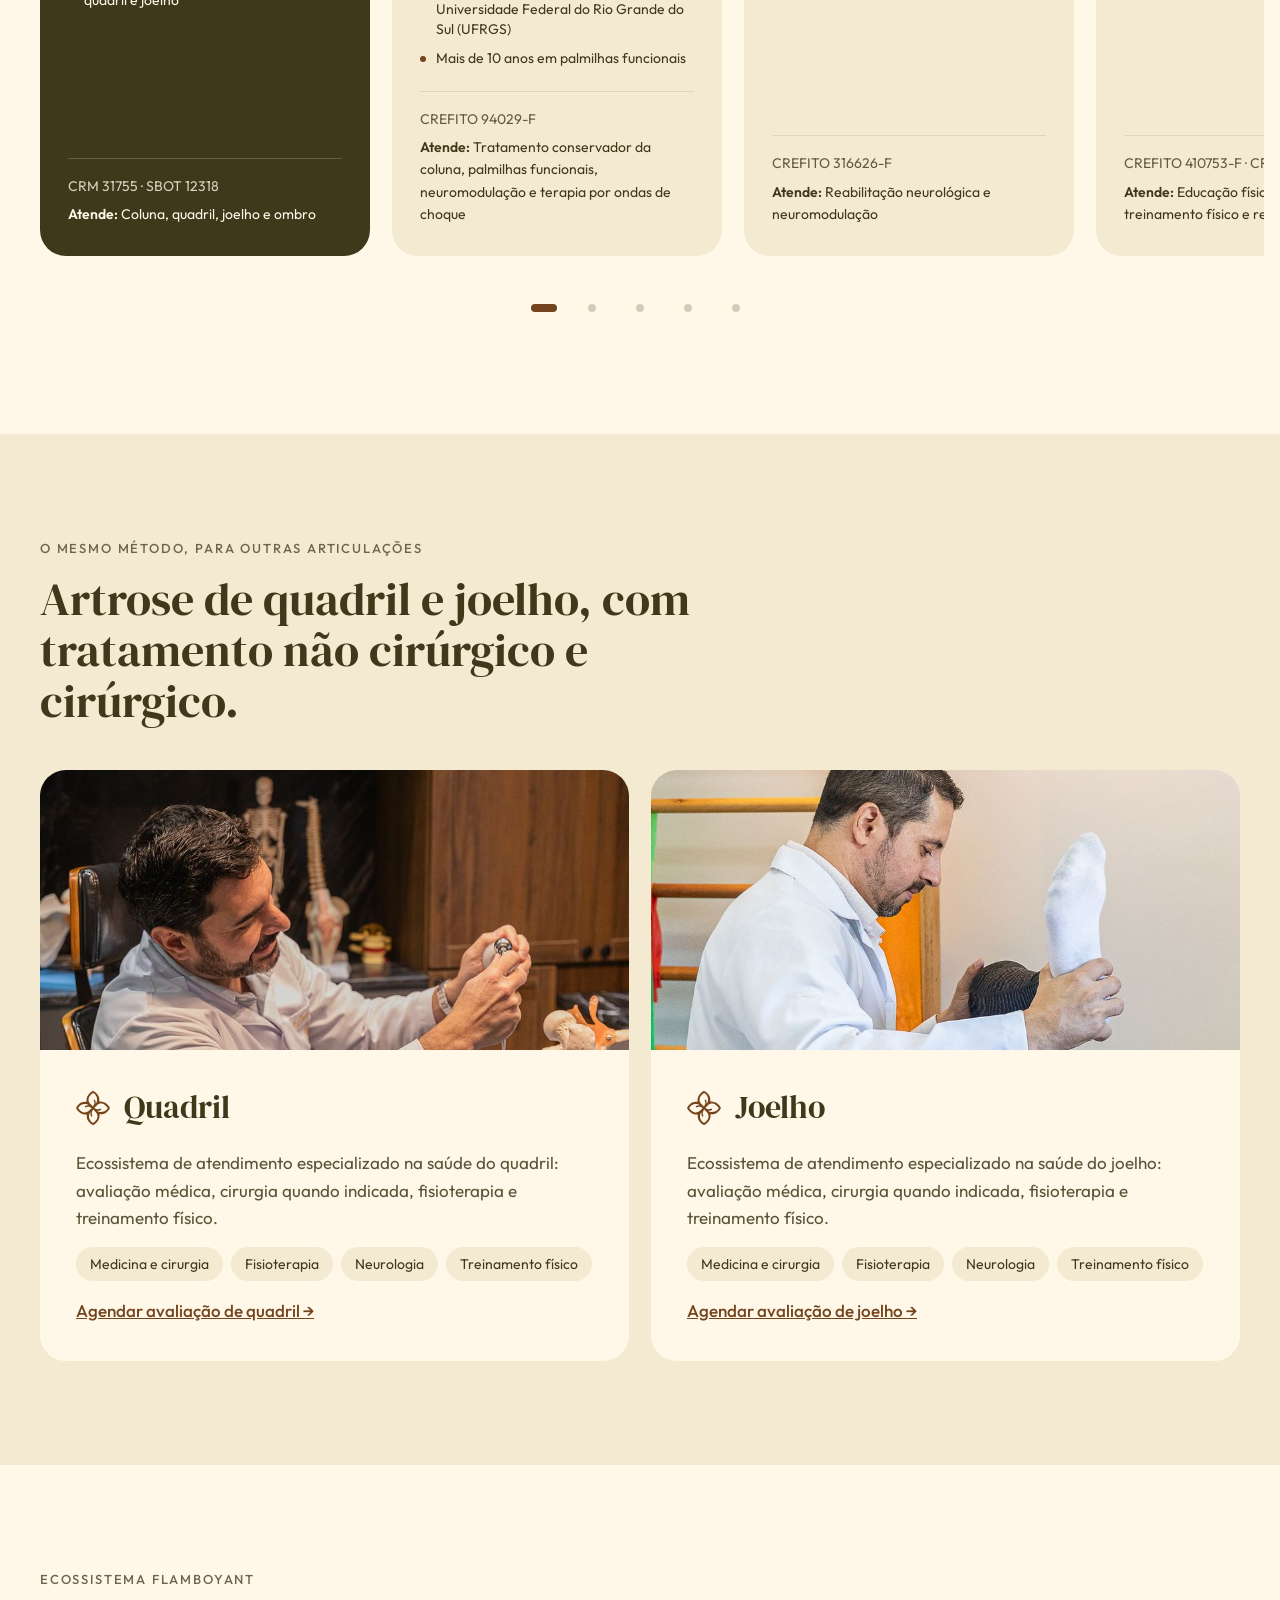
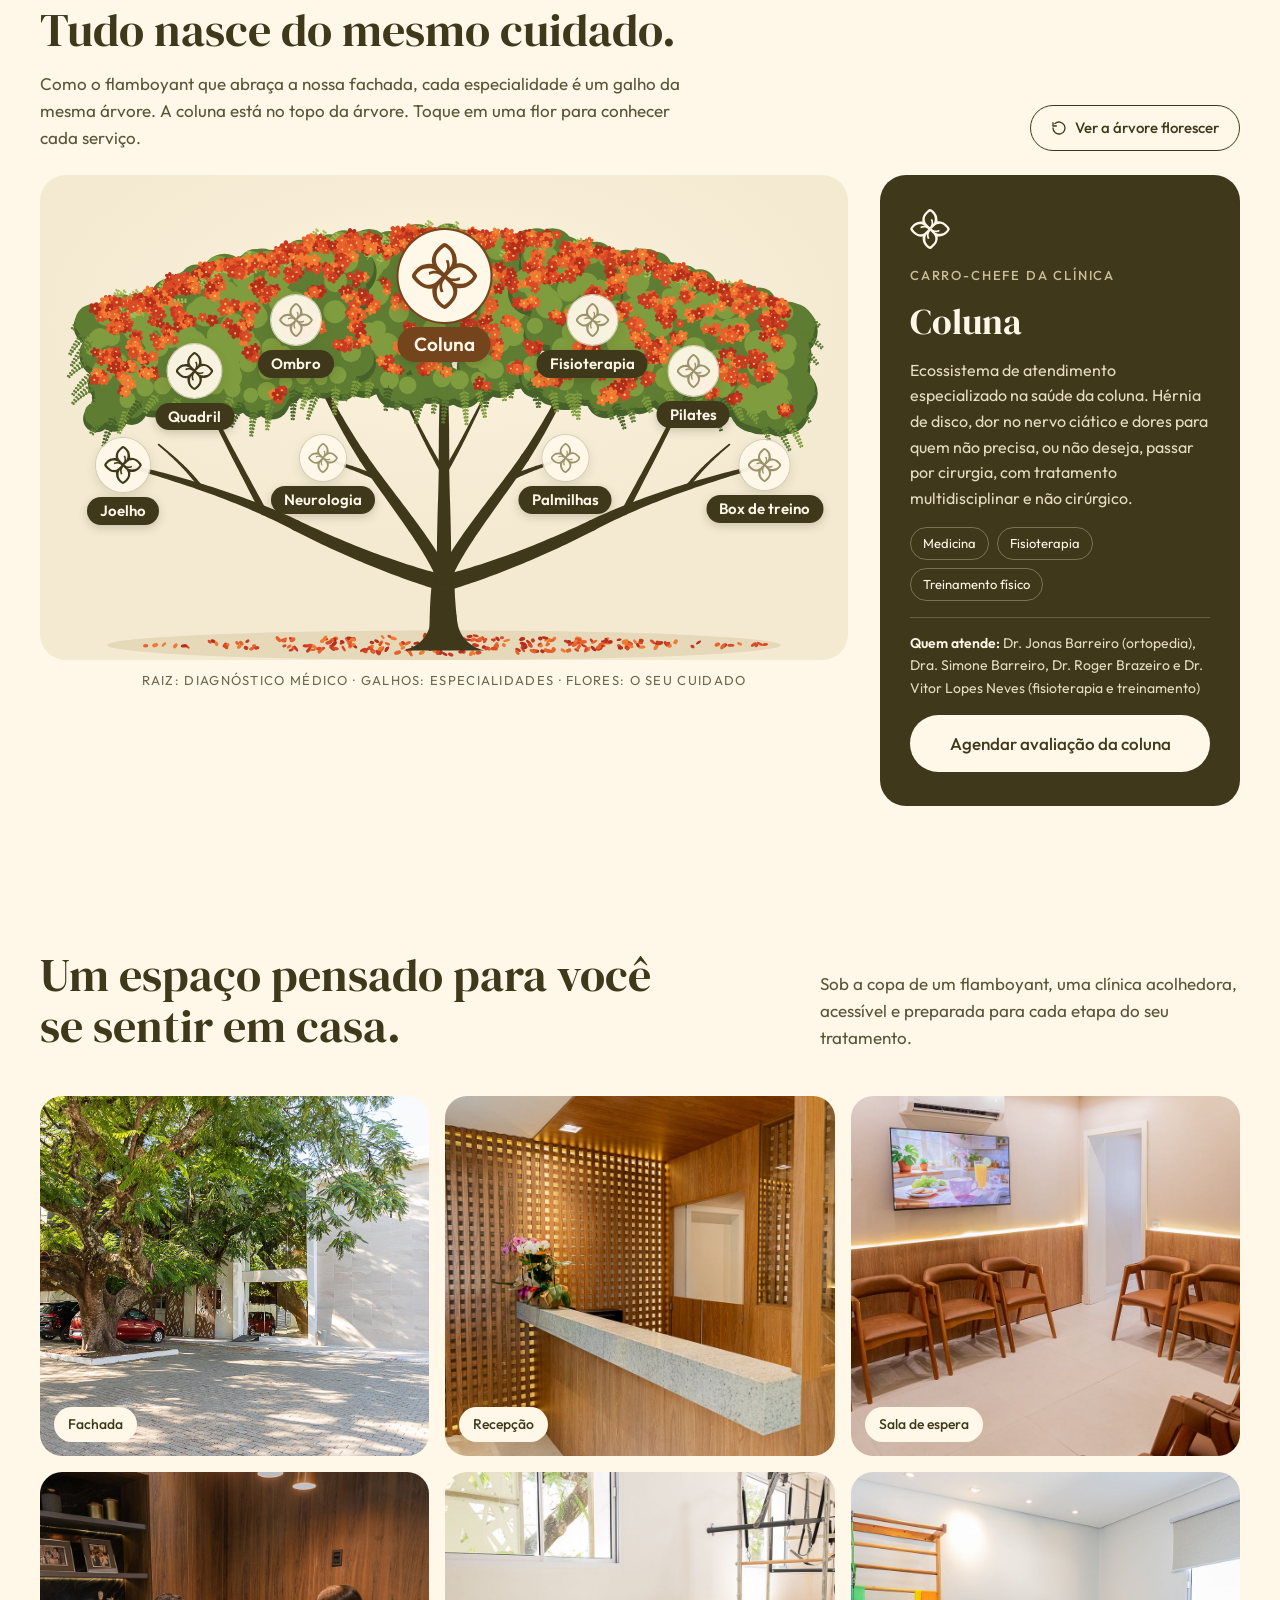
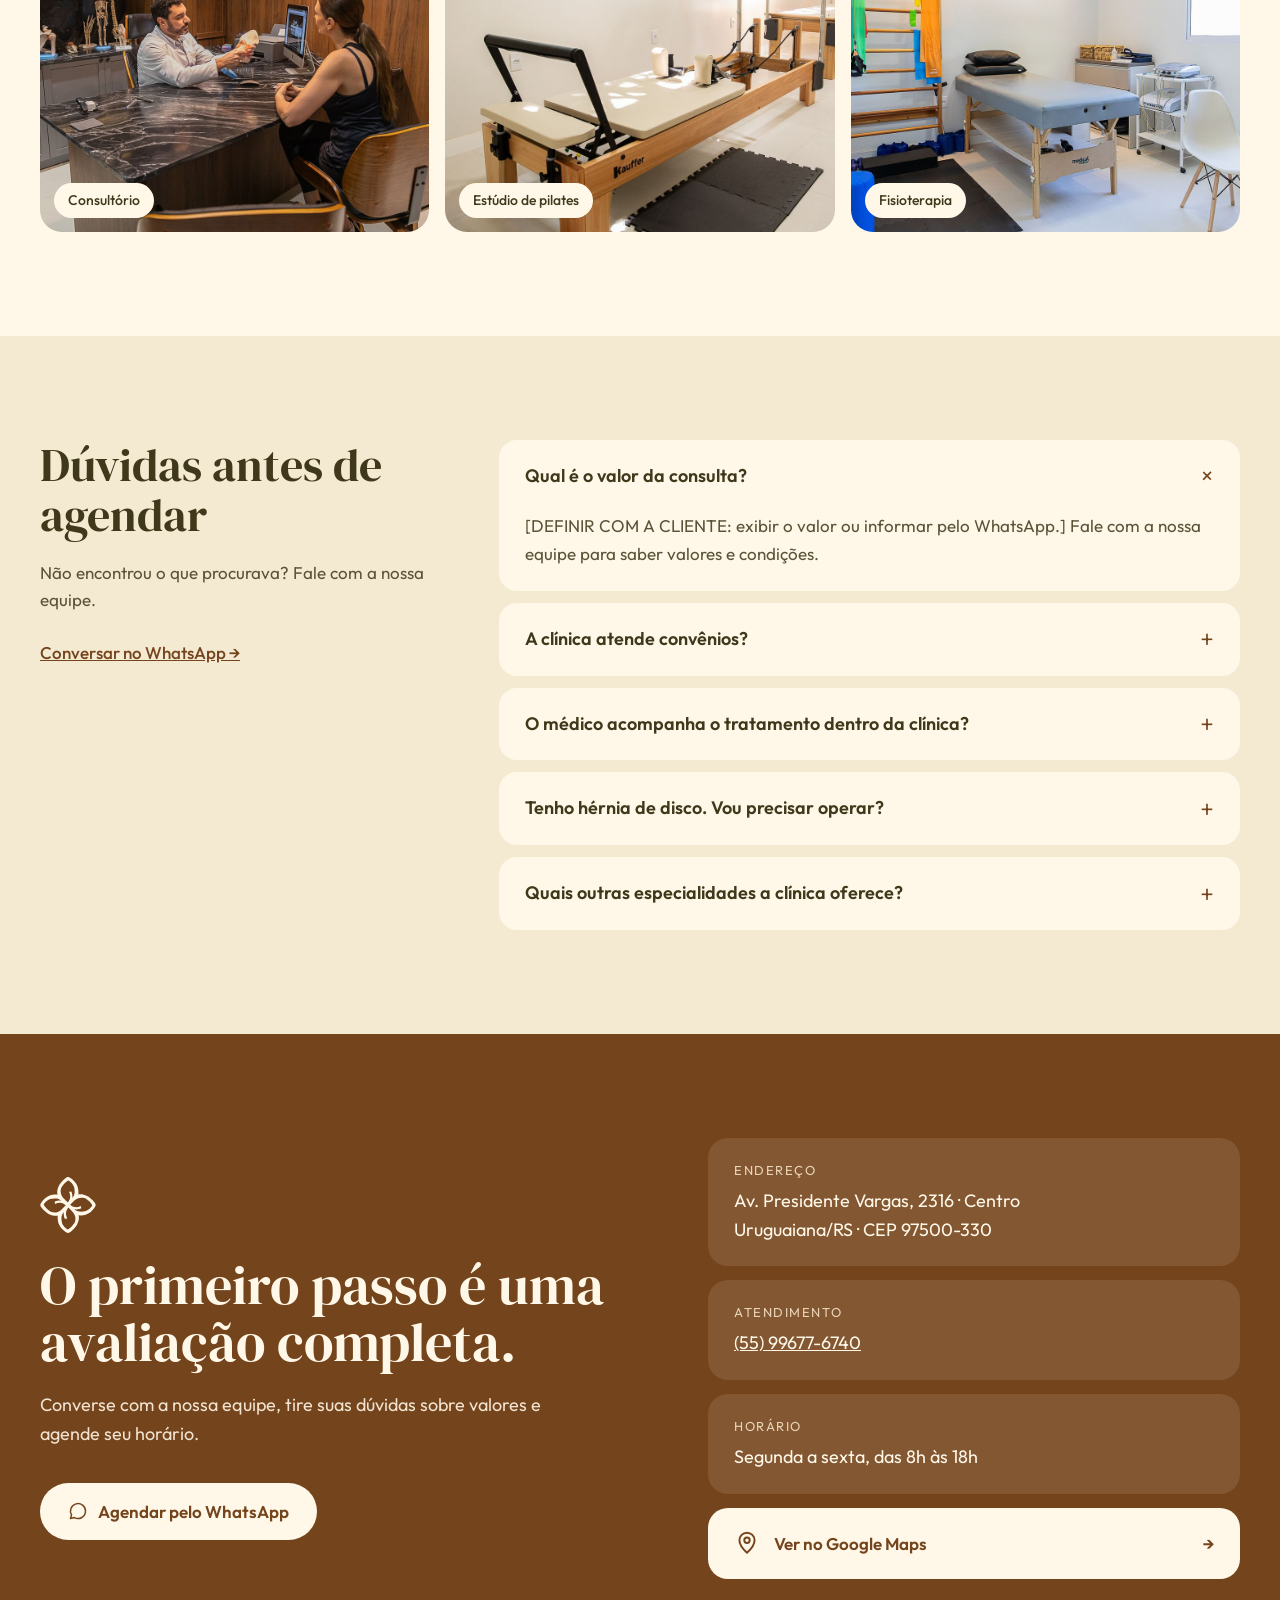
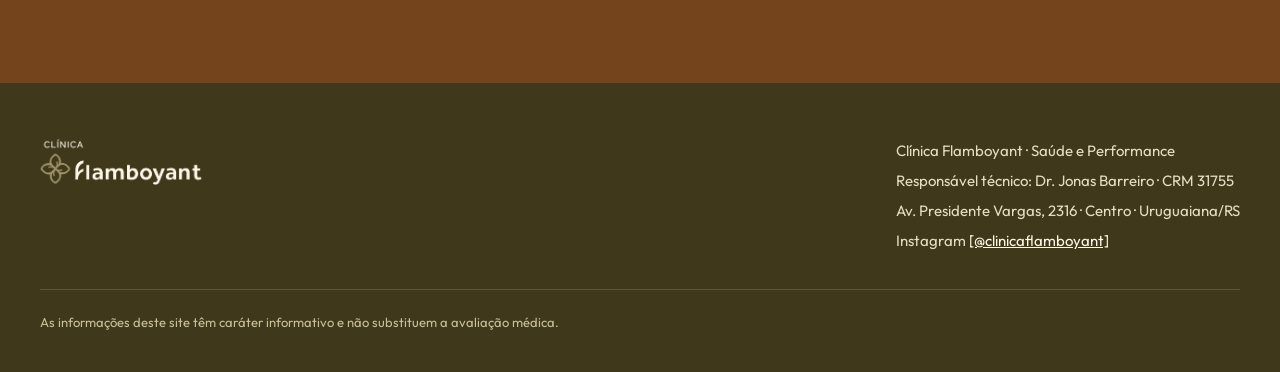
==== commit 6cee534d: "Botão "Área do Paciente" no cabeçalho - Botão de contorno com cadeado ao lado de "Agendar avaliação"" ====
--- a/index.html
+++ b/index.html
@@ -7,11 +7,17 @@
 <meta name="description" content="Ecossistema de atendimento especializado na saúde da coluna em Uruguaiana/RS: ortopedia, fisioterapia e treinamento físico no mesmo endereço, com tratamento não cirúrgico e acompanhamento médico em cada etapa.">
 <meta name="theme-color" content="#40381B">
 <link rel="icon" href="/favicon.svg" type="image/svg+xml">
+<link rel="canonical" href="https://www.clinicaflamboyant.com/">
 <meta property="og:type" content="website">
+<meta property="og:url" content="https://www.clinicaflamboyant.com/">
+<meta property="og:site_name" content="Clínica Flamboyant">
 <meta property="og:locale" content="pt_BR">
 <meta property="og:title" content="Clínica Flamboyant | Saúde e Performance">
 <meta property="og:description" content="Ortopedia, fisioterapia e treinamento físico integrados para a saúde da sua coluna, em Uruguaiana/RS.">
-<meta property="og:image" content="/assets/img/og-image.jpg">
+<meta property="og:image" content="https://www.clinicaflamboyant.com/assets/img/og-image.jpg">
+<meta property="og:image:width" content="1200">
+<meta property="og:image:height" content="630">
+<meta property="og:image:alt" content="Fachada da Clínica Flamboyant sob a copa de uma árvore flamboyant">
 <meta name="twitter:card" content="summary_large_image">
 <link rel="preconnect" href="https://fonts.googleapis.com">
 <link rel="preconnect" href="https://fonts.gstatic.com" crossorigin>
@@ -24,7 +30,9 @@
   "@type": "MedicalClinic",
   "name": "Clínica Flamboyant — Saúde e Performance",
   "description": "Ecossistema de atendimento especializado na saúde da coluna: ortopedia, fisioterapia e treinamento físico.",
-  "image": "/assets/img/fotos/fachada.jpg",
+  "url": "https://www.clinicaflamboyant.com/",
+  "image": "https://www.clinicaflamboyant.com/assets/img/fotos/fachada.jpg",
+  "logo": "https://www.clinicaflamboyant.com/assets/img/marca/logo-horizontal.png",
   "telephone": "+55 55 99677-6740",
   "address": {
     "@type": "PostalAddress",
@@ -61,7 +69,12 @@
       <a href="#estrutura">A clínica</a>
       <a href="#duvidas">Dúvidas</a>
     </nav>
+    <div class="header__acoes">
+    <a class="btn header__paciente" href="/area-do-paciente/" aria-label="Área do Paciente: acesso com CPF e senha">
+      <svg width="18" height="18" viewBox="0 0 24 24" fill="none" stroke="currentColor" stroke-width="1.9" stroke-linecap="round" stroke-linejoin="round" aria-hidden="true"><rect x="4.5" y="10.5" width="15" height="10" rx="2.5"></rect><path d="M8 10.5V7.5a4 4 0 0 1 8 0v3"></path></svg>
+      <span><span class="header__paciente-extra">Área do </span>Paciente</span></a>
     <a class="btn btn--primario header__cta" data-whats href="https://wa.me/5555996776740?text=Ol%C3%A1!%20Gostaria%20de%20agendar%20uma%20avalia%C3%A7%C3%A3o." target="_blank" rel="noopener">Agendar avaliação</a>
+    </div>
     <button class="menu-btn" id="menu-btn" type="button" aria-label="Abrir menu" aria-expanded="false" aria-controls="nav">
       <svg width="20" height="20" viewBox="0 0 24 24" fill="none" stroke="currentColor" stroke-width="2" stroke-linecap="round" aria-hidden="true"><path d="M4 7h16M4 12h16M4 17h16"></path></svg>
     </button>
--- a/assets/css/style.css
+++ b/assets/css/style.css
@@ -68,6 +68,11 @@
 .nav a::after { content: ''; position: absolute; left: 0; right: 0; bottom: 4px; height: 1.5px; background: var(--terracota); transform: scaleX(0); transform-origin: left; transition: transform .25s ease; }
 .nav a:hover::after { transform: scaleX(1); }
 .header__cta { min-height: 44px; padding: 11px 22px; font-size: 15px; }
+.header__inner.wrap { max-width: 1320px; }
+.nav a, .header__acoes .btn { white-space: nowrap; }
+.header__acoes { display: flex; align-items: center; gap: 10px; margin-left: auto; }
+.header__paciente { min-height: 44px; padding: 10px 18px; font-size: 15px; gap: 8px; border: 1.5px solid var(--terracota); color: var(--terracota); background: var(--creme); }
+.header__paciente:hover { background: var(--terracota); color: var(--creme); }
 .menu-btn { display: none; width: 44px; height: 44px; border-radius: 999px; border: 1.5px solid var(--oliva-escuro); background: transparent; color: var(--oliva-escuro); align-items: center; justify-content: center; cursor: pointer; }
 
 /* Hero */
@@ -301,16 +306,25 @@
 .revela.is-visivel { opacity: 1; transform: none; }
 
 /* ——— Responsivo ——— */
-@media (max-width: 1020px) {
+@media (max-width: 1340px) {
   .nav { display: none; }
   .menu-btn { display: inline-flex; }
-  .header__cta { display: none; }
   .header.menu-aberto .nav { display: flex; position: absolute; top: 100%; left: 0; right: 0; flex-direction: column; gap: 0; background: var(--creme); padding: 8px var(--gutter) 20px; border-bottom: 1px solid #E6DCC4; box-shadow: 0 16px 30px rgba(64,56,27,.1); }
   .header.menu-aberto .nav a { padding: 14px 0; font-size: 18px; border-bottom: 1px solid var(--linha); }
 }
 
+@media (max-width: 1020px) {
+  .header__cta { display: none; }
+}
+
 @media (max-width: 760px) {
   :root { --gutter: 18px; }
+  .header__inner { gap: 12px; }
+  .header__logo img { height: 34px; }
+  .header__paciente { min-height: 44px; padding: 8px 14px; font-size: 14px; }
+}
+@media (max-width: 380px) {
+  .header__paciente-extra { display: none; }
   body { font-size: 16px; }
   .section { padding: 72px var(--gutter); }
   .hero { padding: 40px var(--gutter) 64px; }
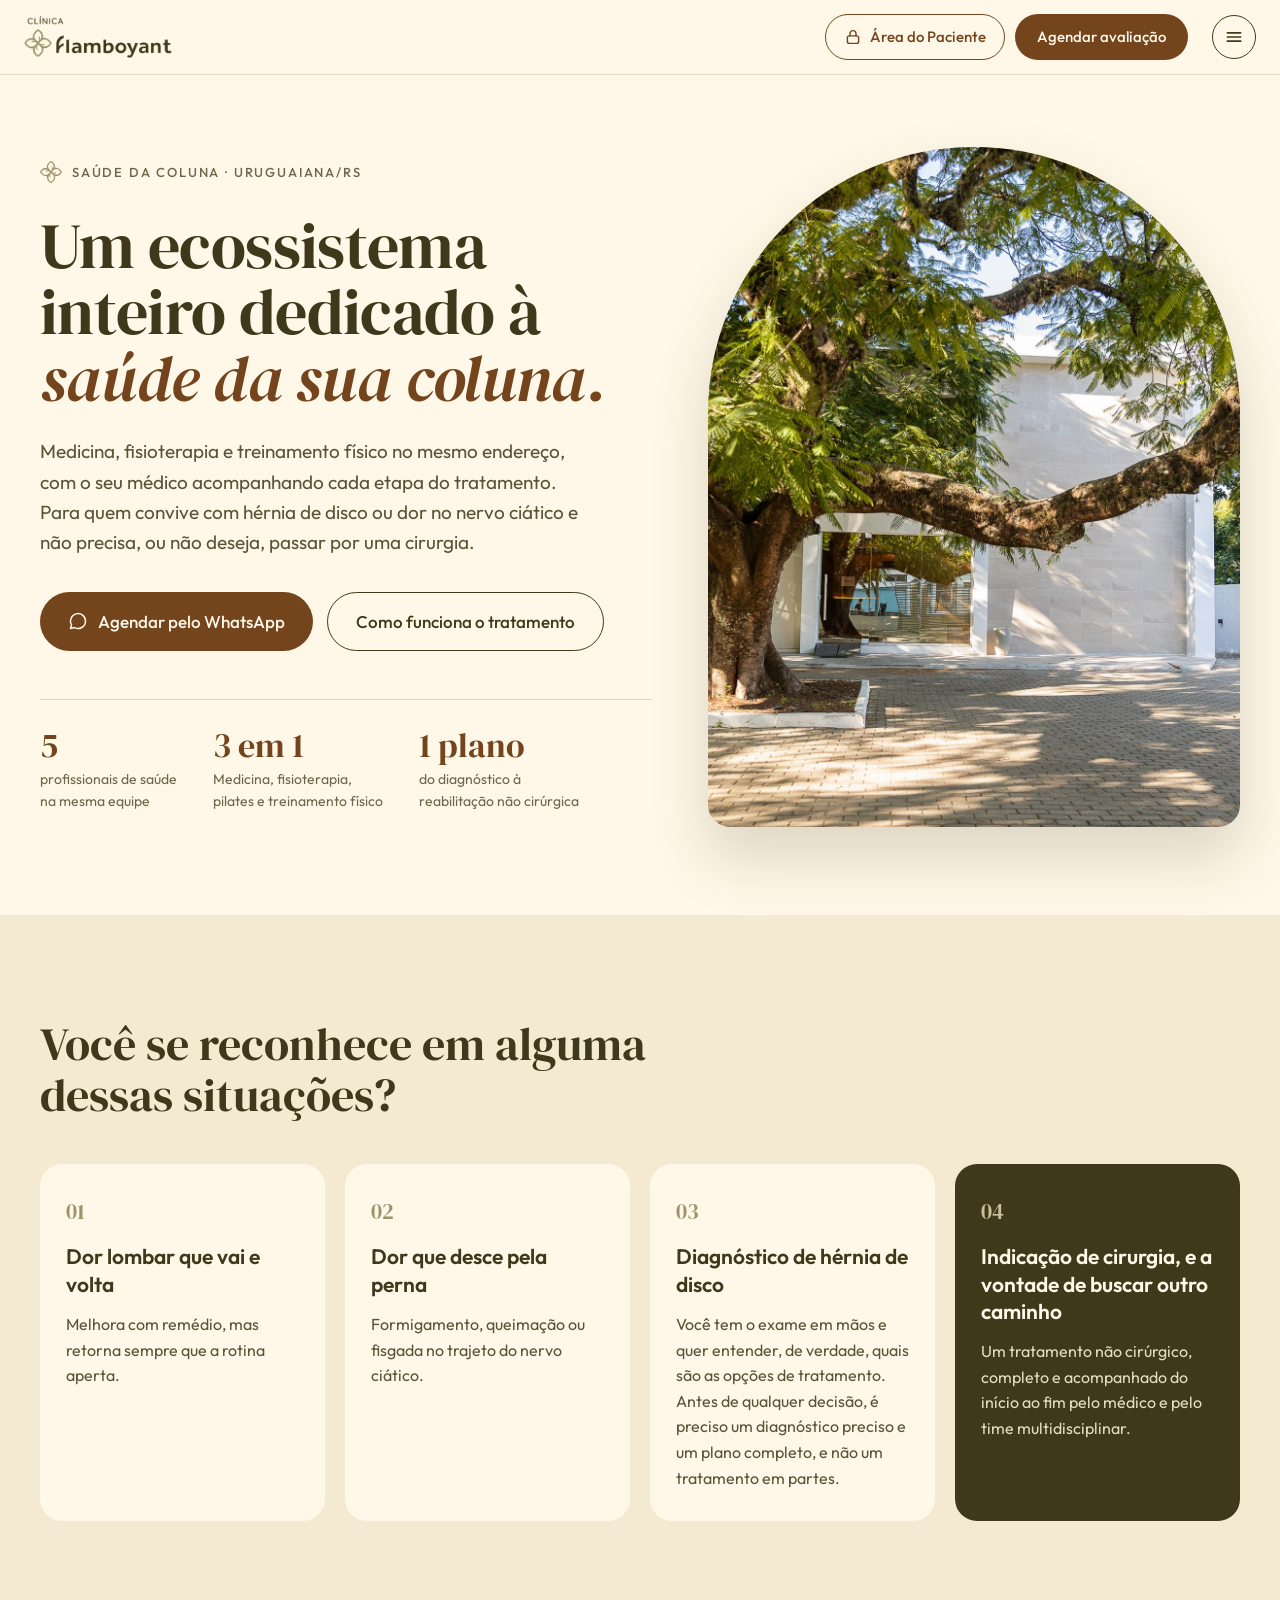
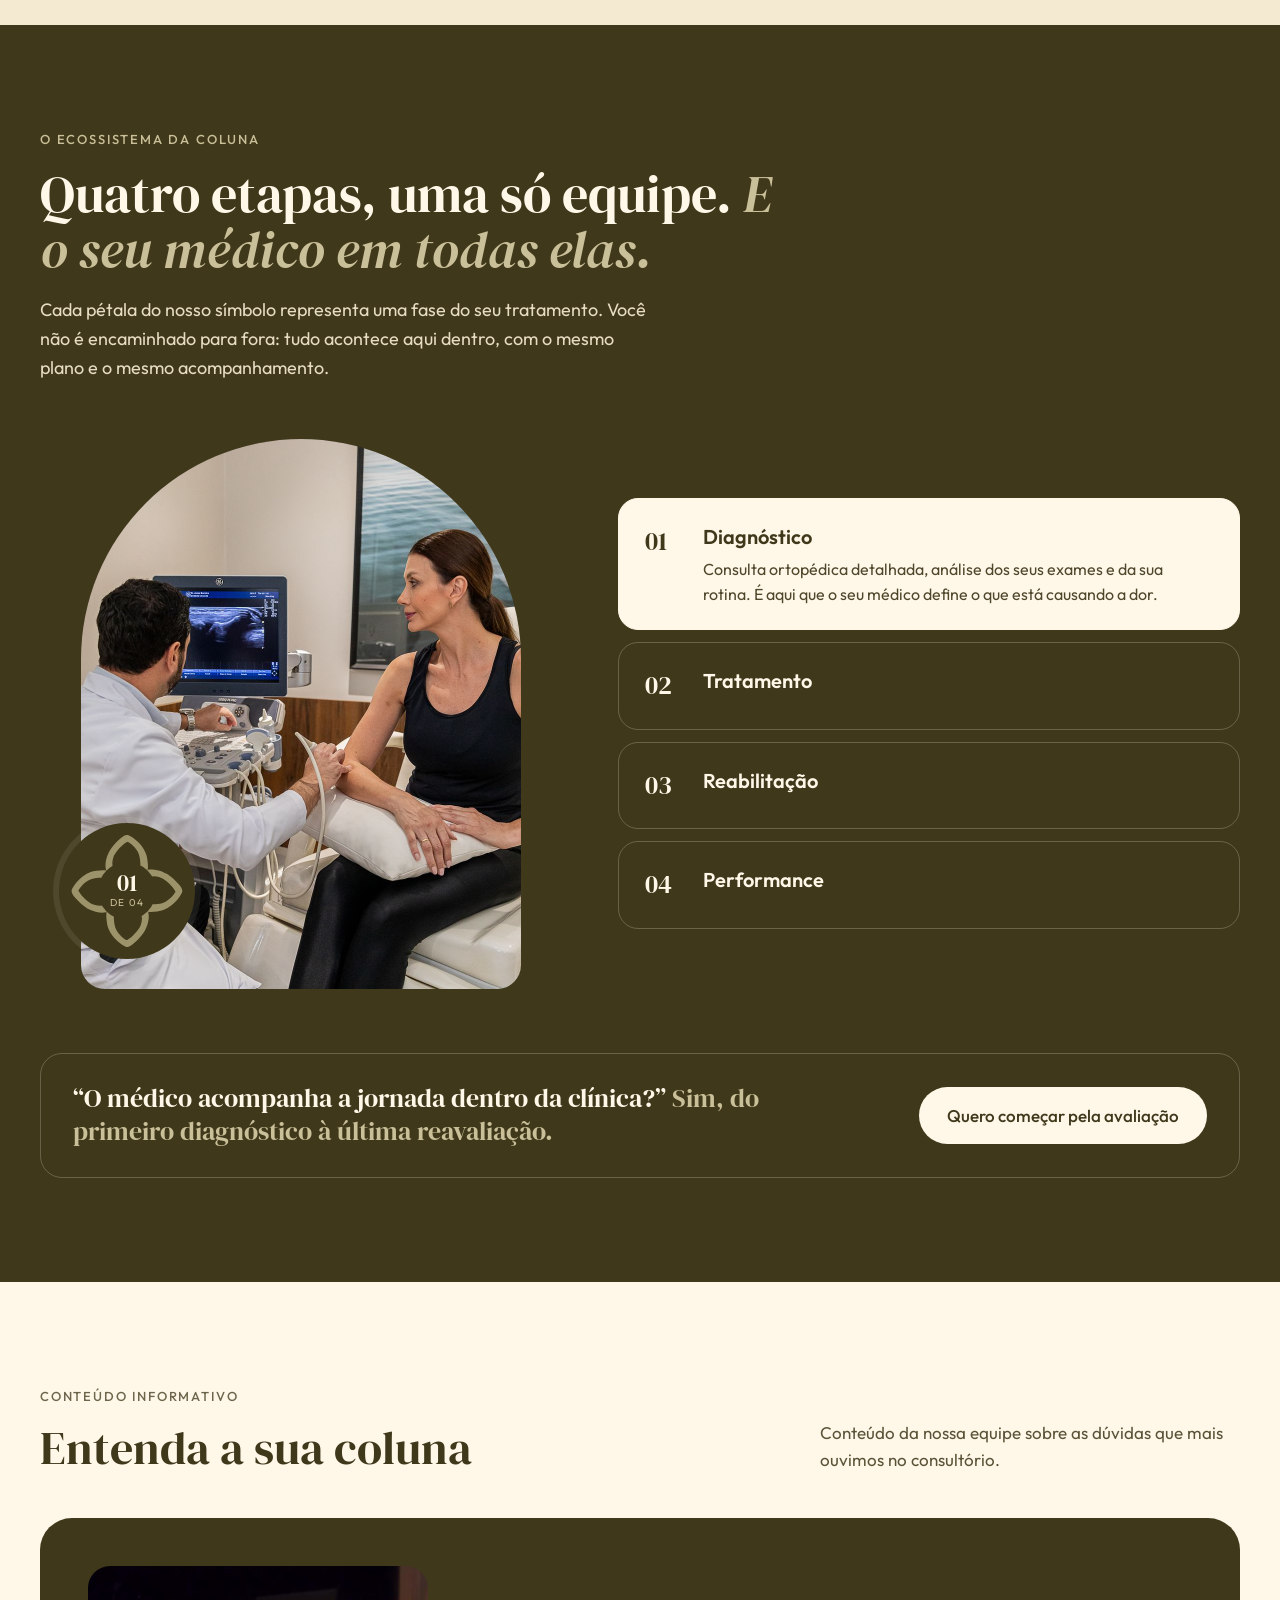
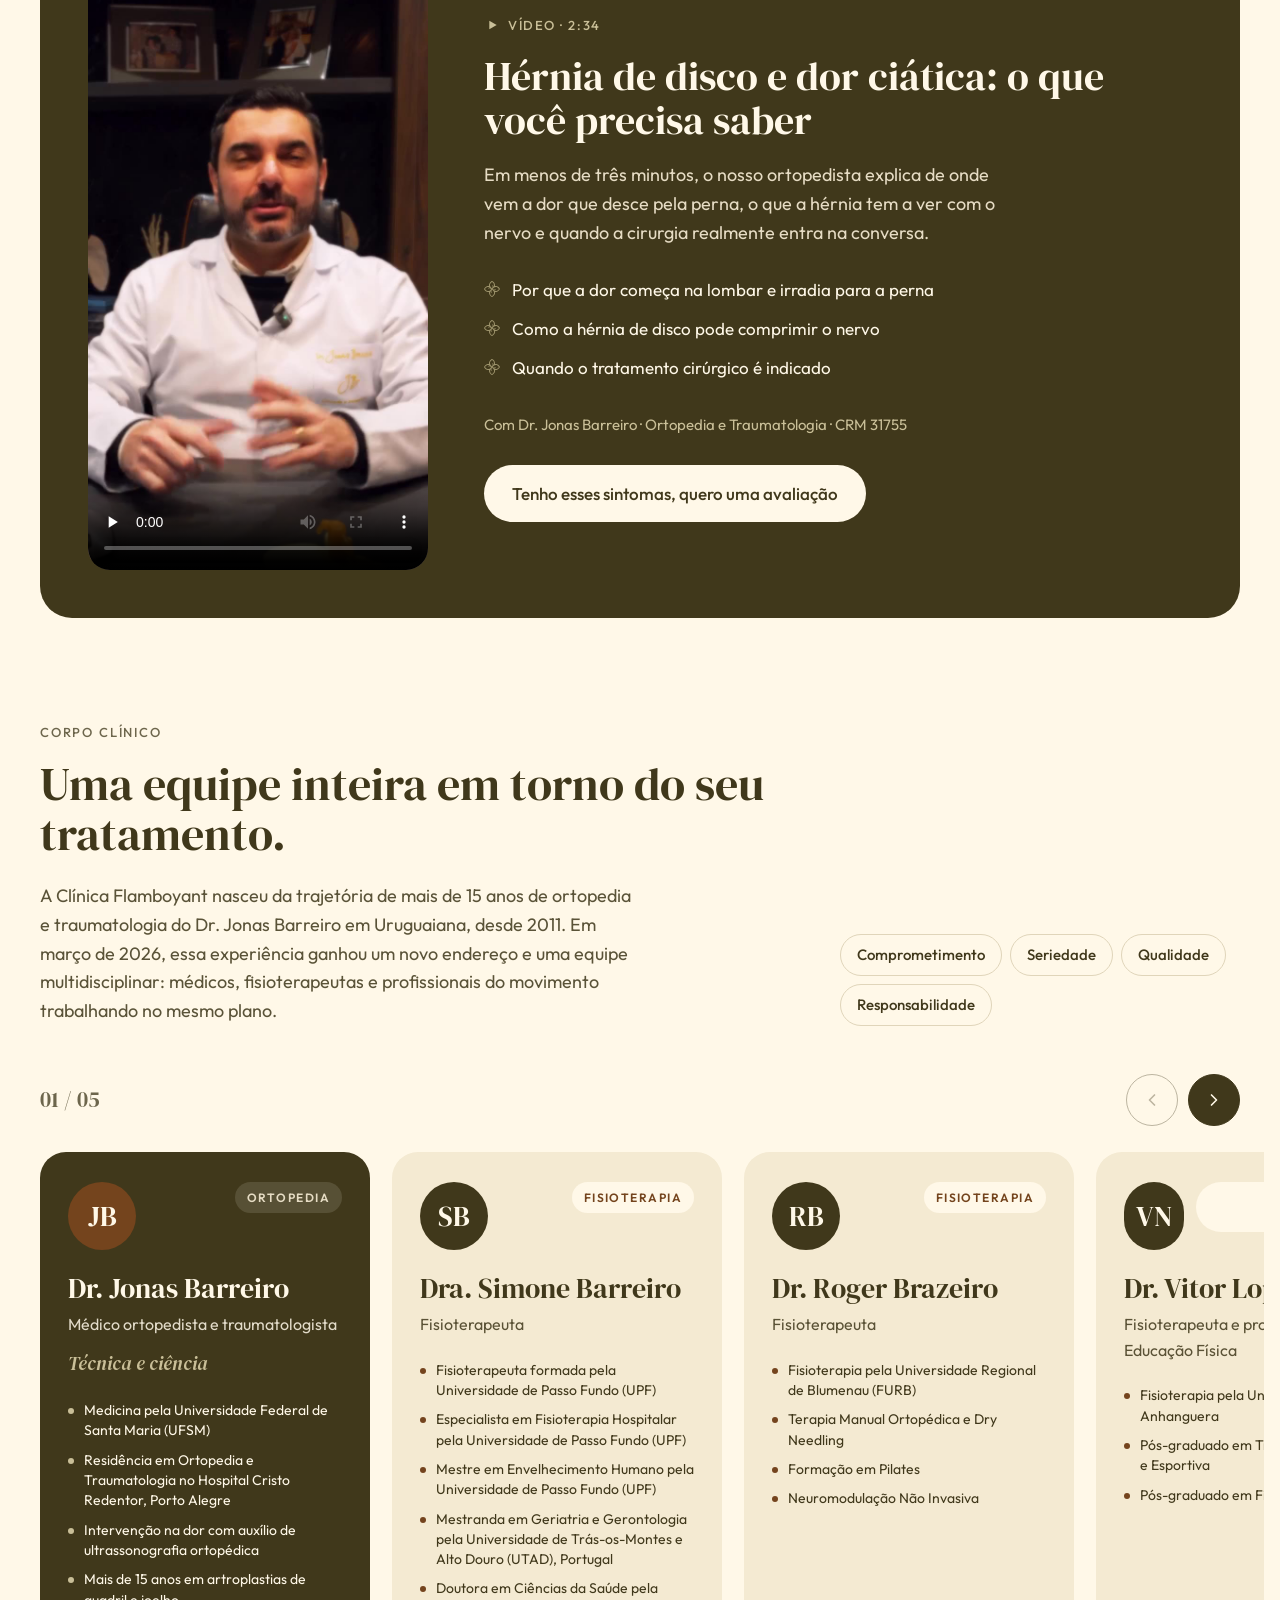
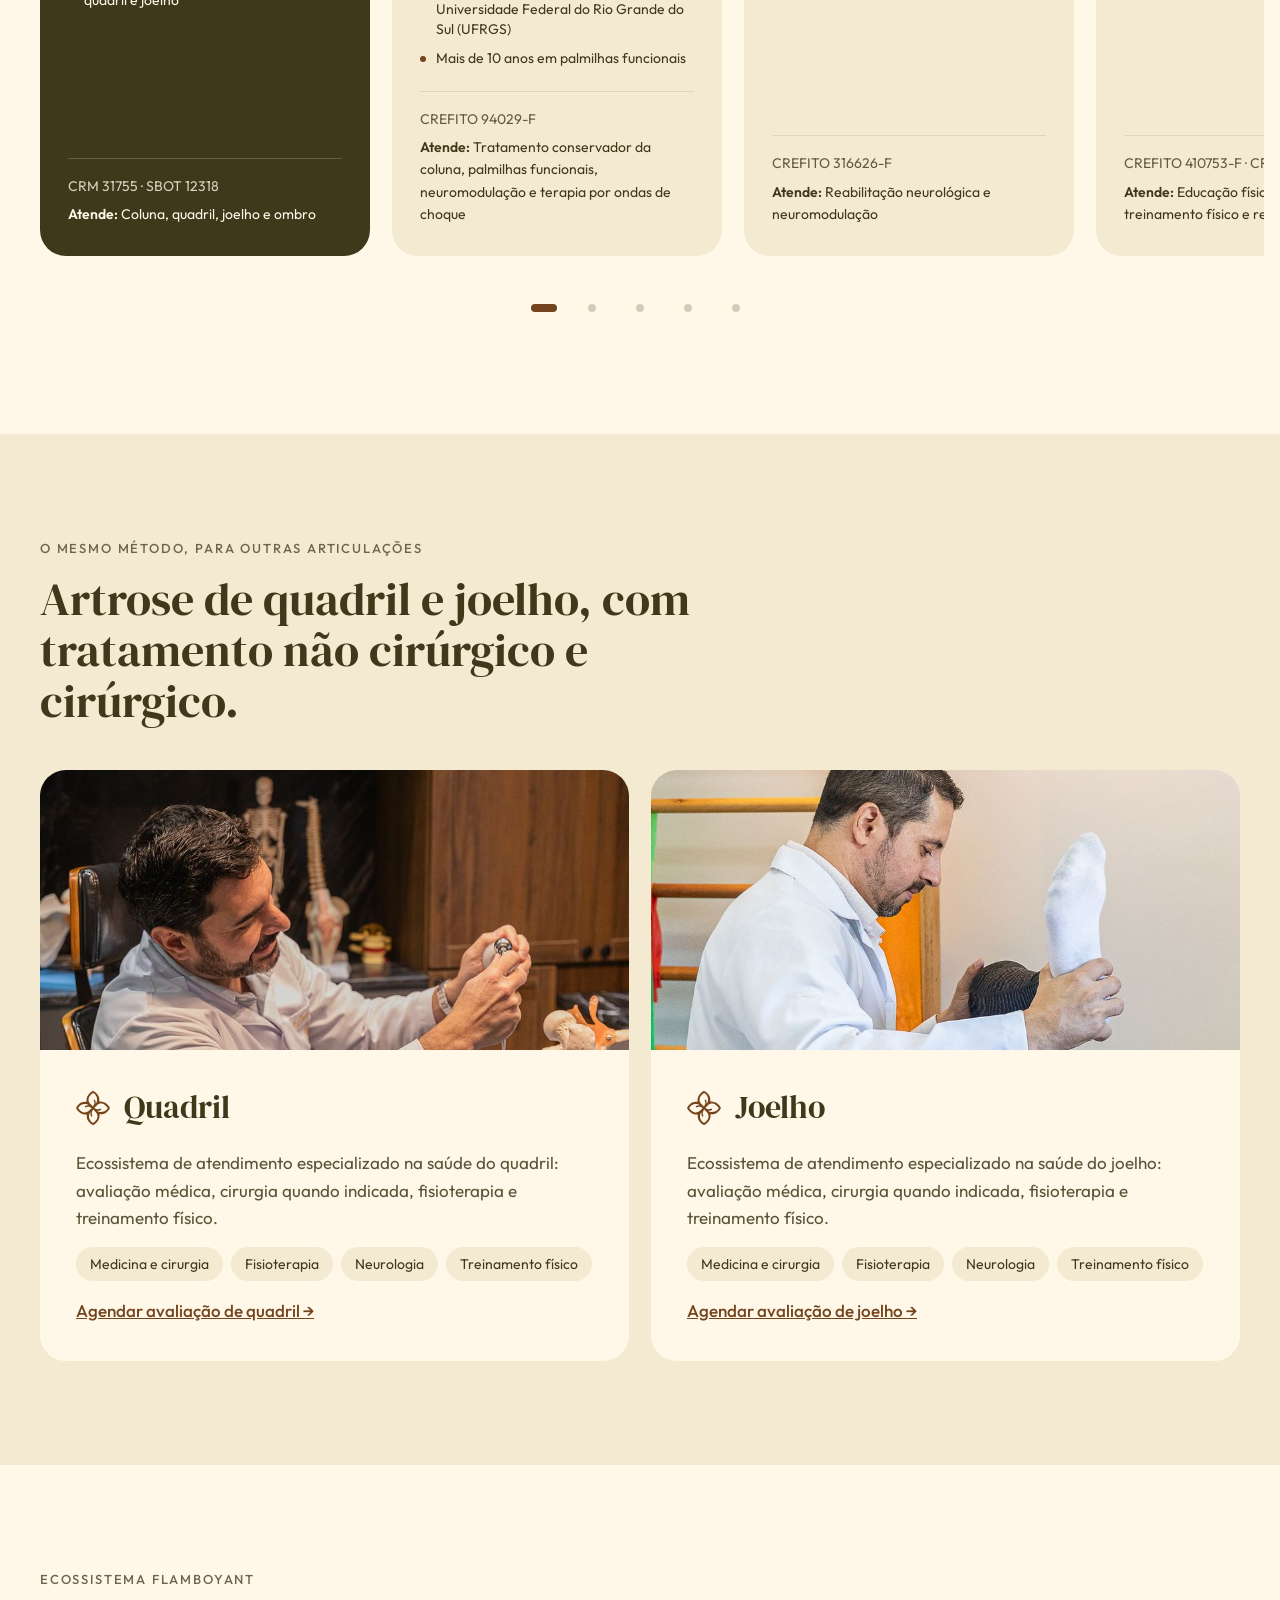
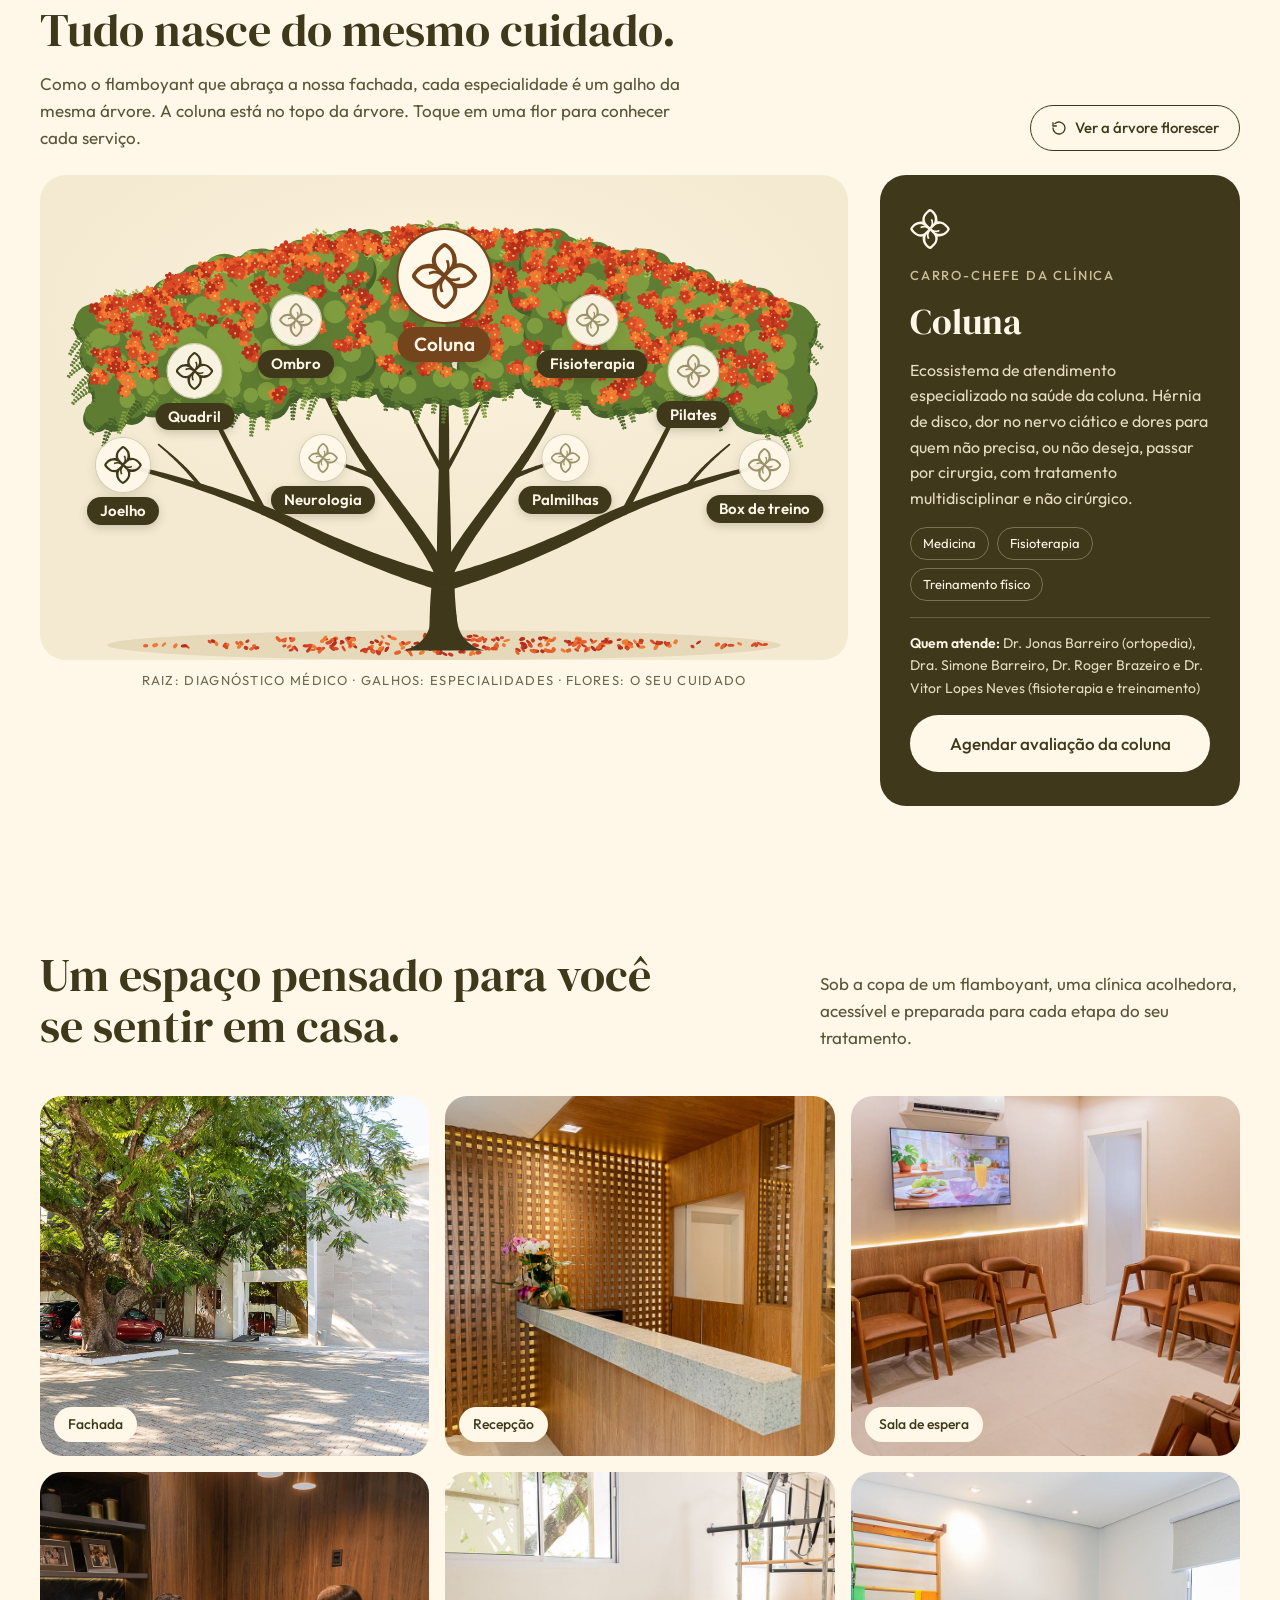
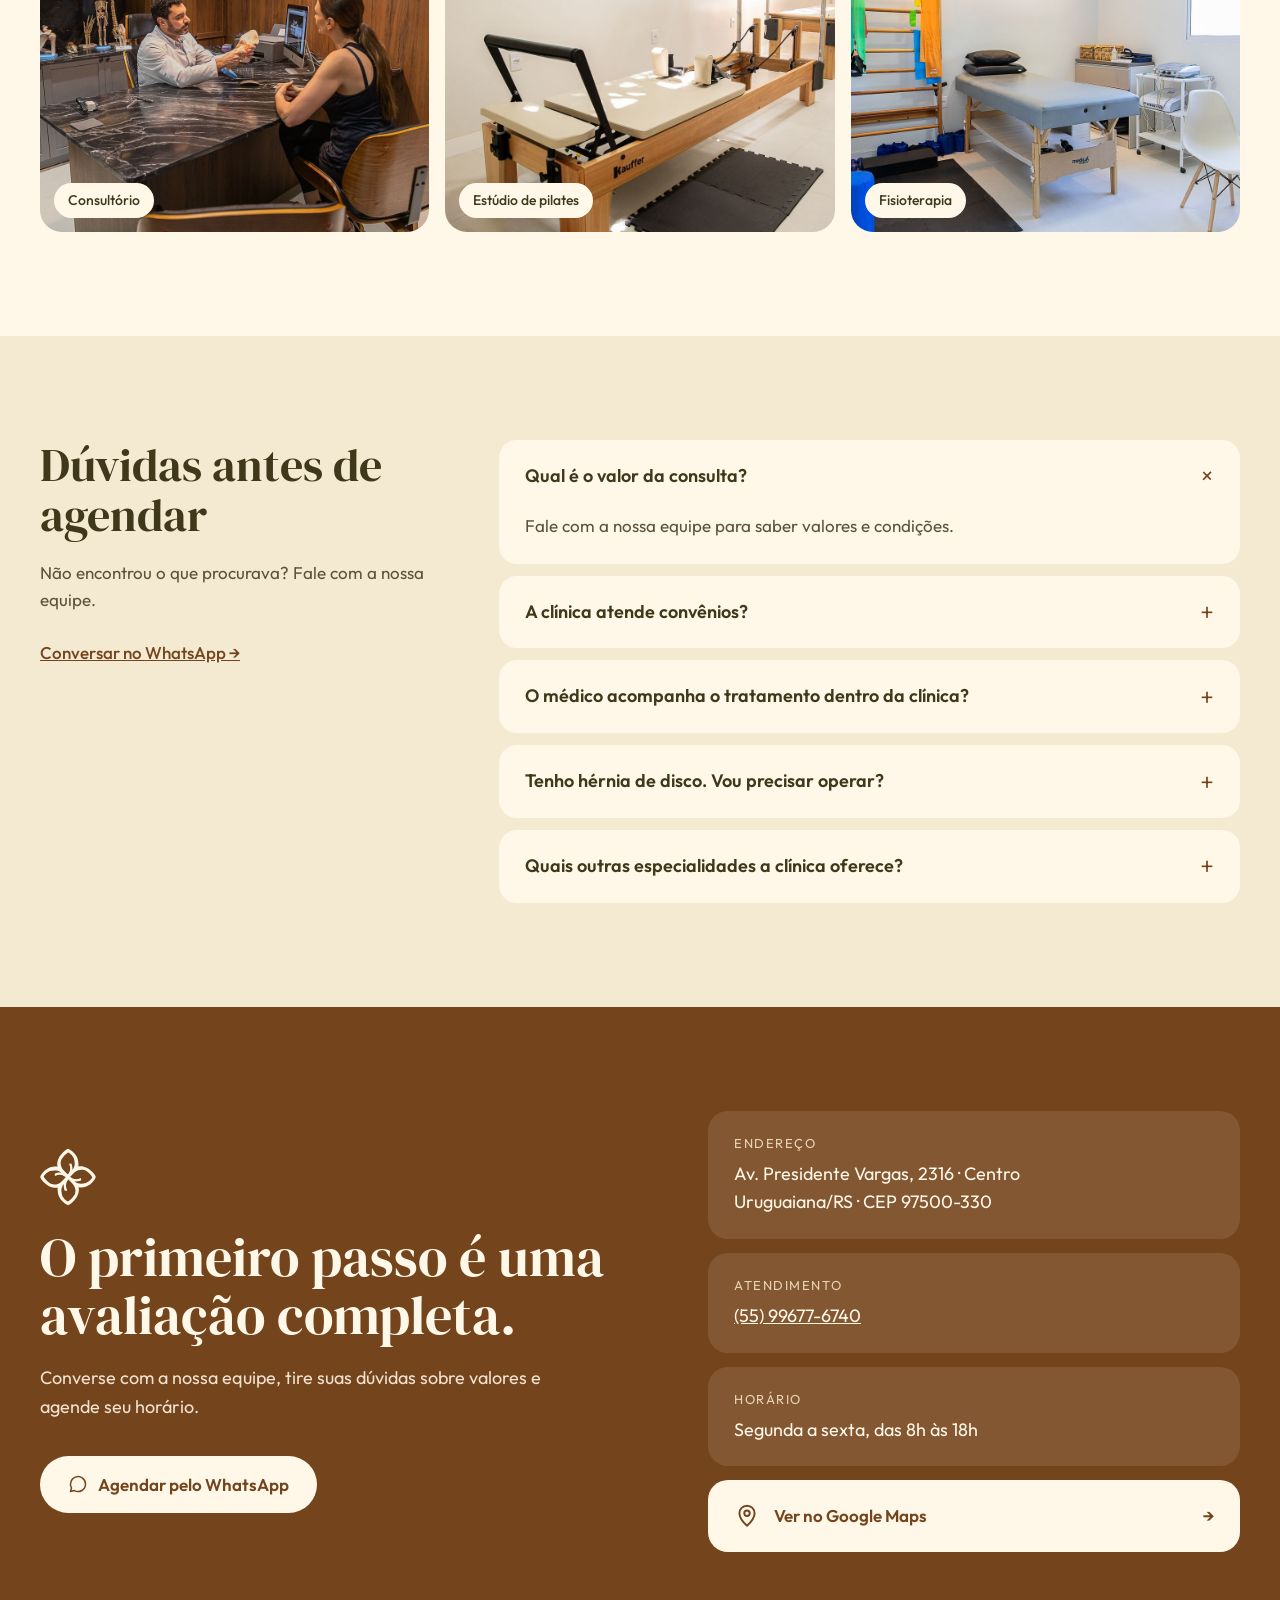
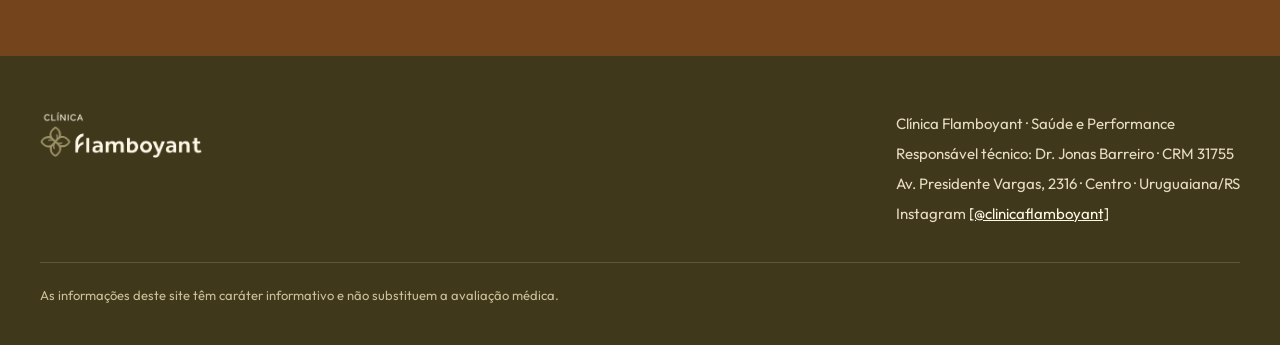
==== commit 08afec66: "Dúvidas: remove nota interna da resposta sobre o valor da consulta Co-Authored-By: Claude Opus 5.5 <" ====
--- a/index.html
+++ b/index.html
@@ -391,7 +391,7 @@
     <div class="faq" id="faq">
       <div class="faq__item">
         <button class="faq__pergunta" type="button" aria-expanded="true" aria-controls="faq-1"><span>Qual é o valor da consulta?</span><span class="faq__icone" aria-hidden="true">+</span></button>
-        <p class="faq__resposta" id="faq-1">[DEFINIR COM A CLIENTE: exibir o valor ou informar pelo WhatsApp.] Fale com a nossa equipe para saber valores e condições.</p>
+        <p class="faq__resposta" id="faq-1">Fale com a nossa equipe para saber valores e condições.</p>
       </div>
       <div class="faq__item">
         <button class="faq__pergunta" type="button" aria-expanded="false" aria-controls="faq-2"><span>A clínica atende convênios?</span><span class="faq__icone" aria-hidden="true">+</span></button>
